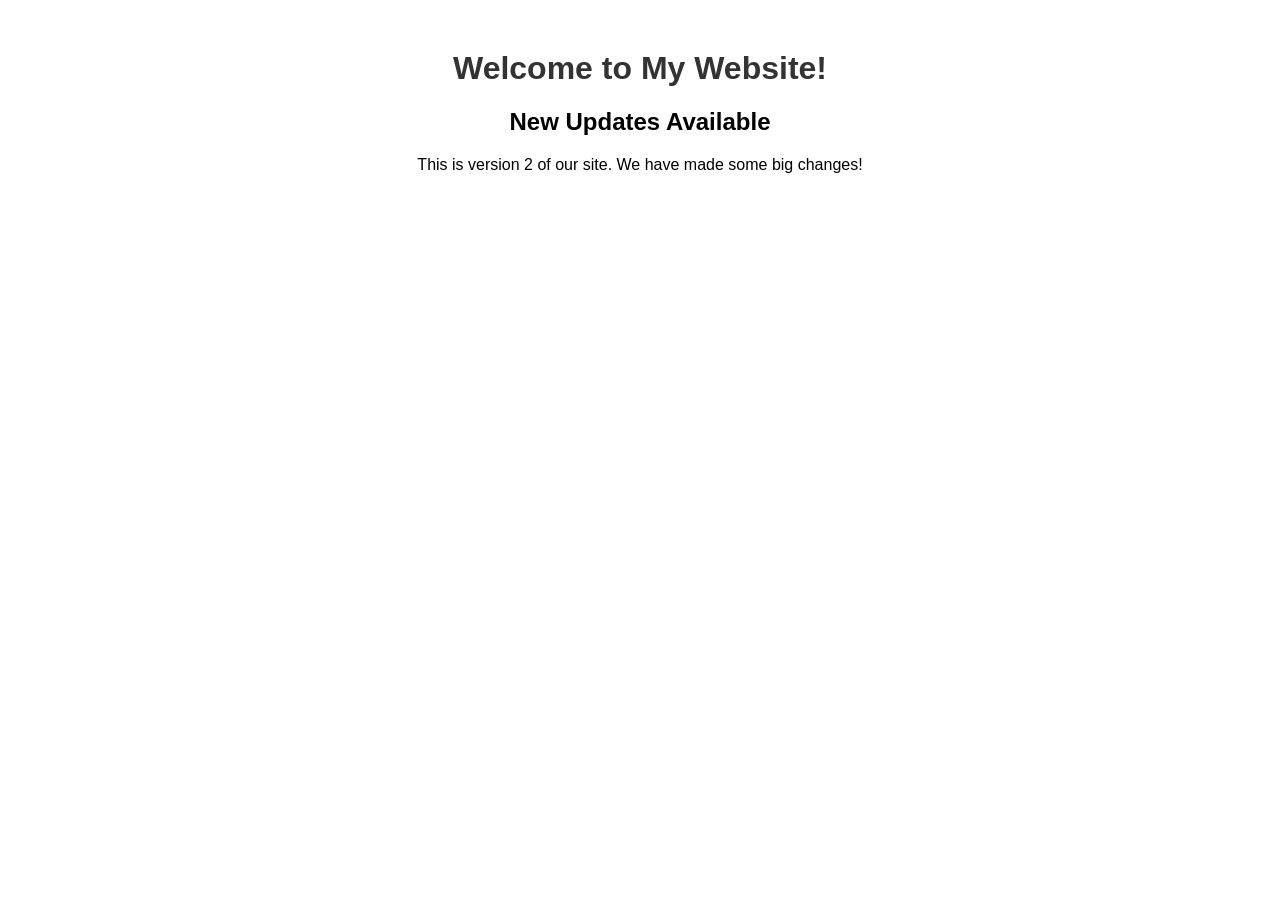
==== index.html @ ba5ef52a "Updated website to version 2" ====
<!DOCTYPE html>
<html lang="en">
<head>
    <meta charset="UTF-8">
    <meta name="viewport" content="width=device-width, initial-scale=1.0">
    <title>My First Git Website</title>
    <style>
        body { font-family: Arial, sans-serif; text-align: center; margin-top: 50px; }
        h1 { color: #333; }
    </style>
</head>
<body>
    <h1>Welcome to My Website!</h1>
    <h2>New Updates Available</h2>
    <p>This is version 2 of our site. We have made some big changes!</p>
</body>
</html>
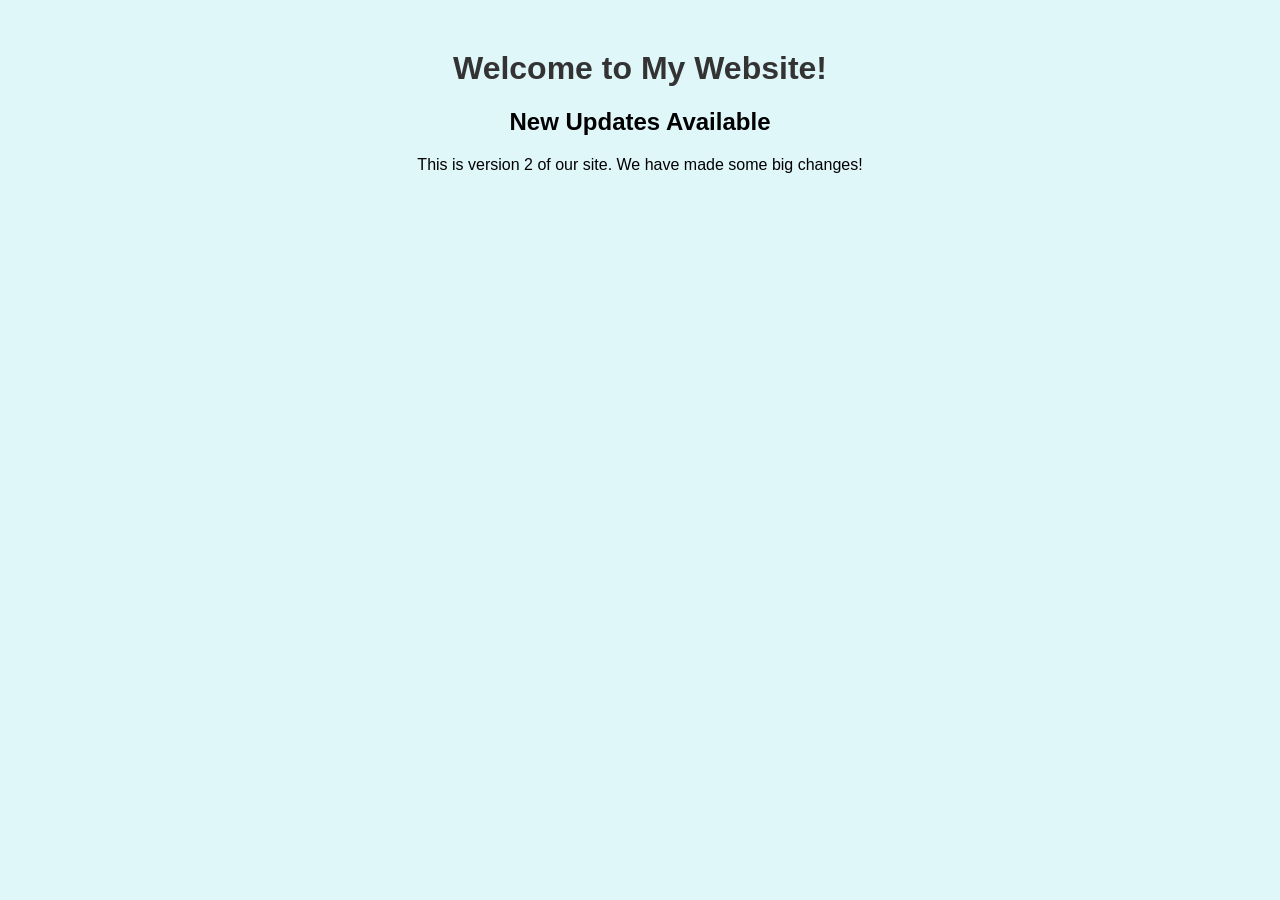
==== commit 5e2f1cce: "Added a light blue background" ====
--- a/index.html
+++ b/index.html
@@ -5,7 +5,7 @@
     <meta name="viewport" content="width=device-width, initial-scale=1.0">
     <title>My First Git Website</title>
     <style>
-        body { font-family: Arial, sans-serif; text-align: center; margin-top: 50px; }
+        body { font-family: Arial, sans-serif; text-align: center; margin-top: 50px; background-color: #e0f7fa; }
         h1 { color: #333; }
     </style>
 </head>
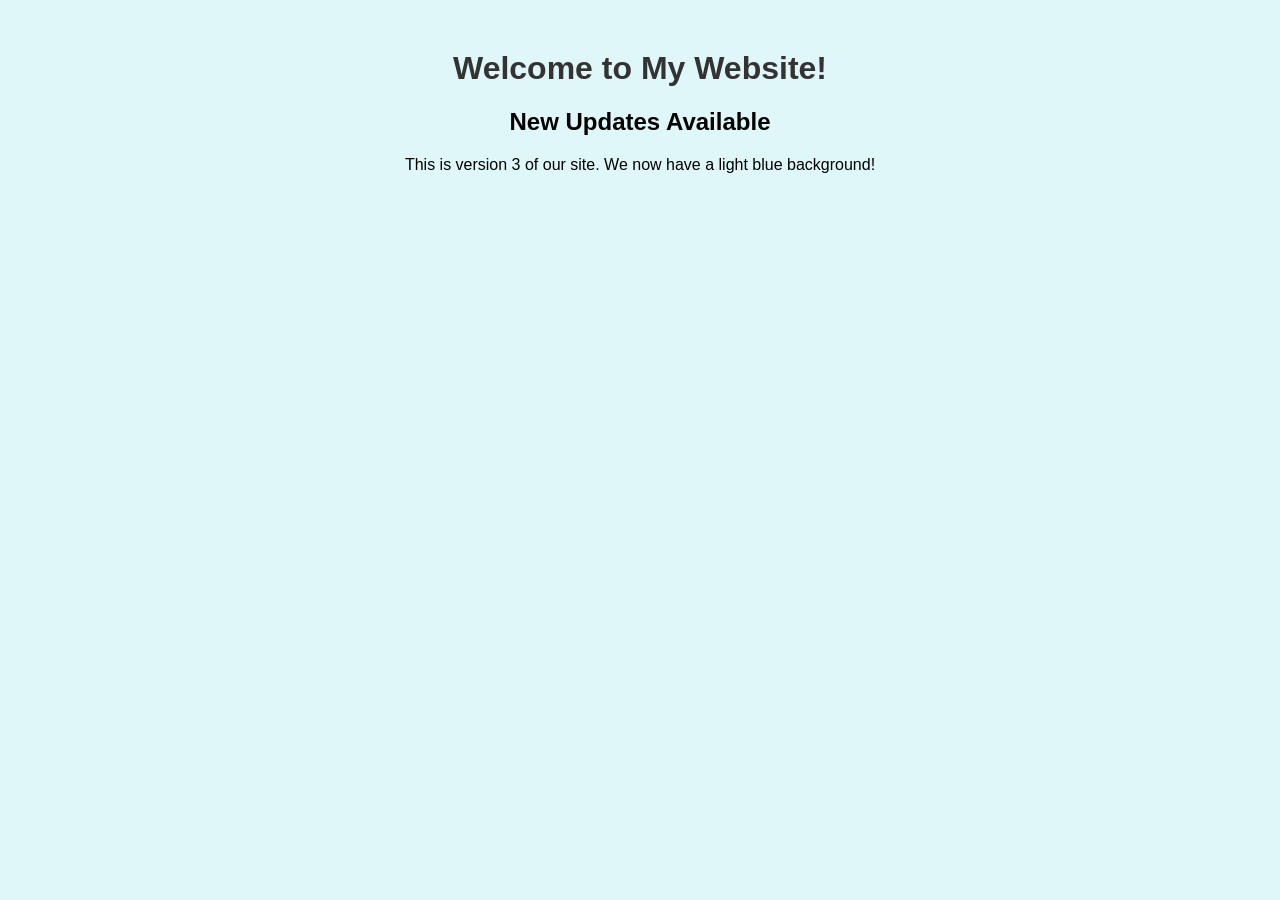
==== commit faf2012e: "Updated text to say version 3" ====
--- a/index.html
+++ b/index.html
@@ -12,6 +12,6 @@
 <body>
     <h1>Welcome to My Website!</h1>
     <h2>New Updates Available</h2>
-    <p>This is version 2 of our site. We have made some big changes!</p>
+    <p>This is version 3 of our site. We now have a light blue background!</p>
 </body>
 </html>
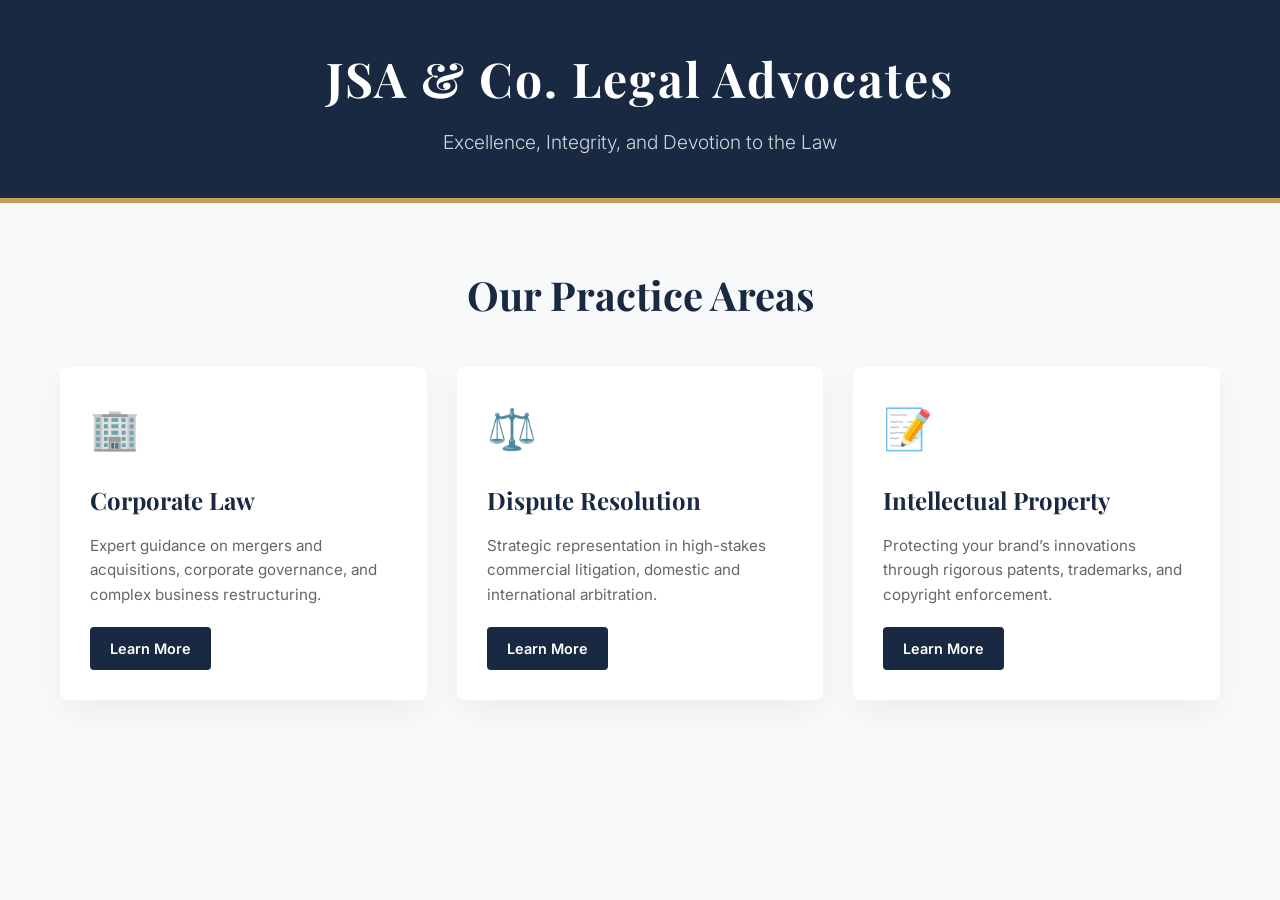
==== commit eea10c0f: "Complete website redesign for JSA Law Firm prototype" ====
--- a/index.html
+++ b/index.html
@@ -3,15 +3,175 @@
 <head>
     <meta charset="UTF-8">
     <meta name="viewport" content="width=device-width, initial-scale=1.0">
-    <title>My First Git Website</title>
+    <title>JSA & Co. | Premium Legal Services</title>
+    <link href="https://fonts.googleapis.com/css2?family=Playfair+Display:wght@400;700&family=Inter:wght@300;400;600&display=swap" rel="stylesheet">
     <style>
-        body { font-family: Arial, sans-serif; text-align: center; margin-top: 50px; background-color: #e0f7fa; }
-        h1 { color: #333; }
+        :root {
+            --primary-navy: #1a2942;
+            --accent-gold: #c5a059;
+            --bg-light: #f8f9fa;
+            --text-dark: #333333;
+            --text-light: #ffffff;
+        }
+
+        * {
+            margin: 0;
+            padding: 0;
+            box-sizing: border-box;
+        }
+
+        body {
+            font-family: 'Inter', sans-serif;
+            background-color: var(--bg-light);
+            color: var(--text-dark);
+            line-height: 1.6;
+        }
+
+        header {
+            background-color: var(--primary-navy);
+            color: var(--text-light);
+            padding: 40px 20px;
+            text-align: center;
+            border-bottom: 5px solid var(--accent-gold);
+        }
+
+        header h1 {
+            font-family: 'Playfair Display', serif;
+            font-size: 3rem;
+            margin-bottom: 10px;
+            letter-spacing: 2px;
+        }
+
+        header p {
+            font-weight: 300;
+            font-size: 1.2rem;
+            color: #d1d5db;
+        }
+
+        .container {
+            max-width: 1200px;
+            margin: 60px auto;
+            padding: 0 20px;
+        }
+
+        .section-title {
+            text-align: center;
+            font-family: 'Playfair Display', serif;
+            font-size: 2.5rem;
+            color: var(--primary-navy);
+            margin-bottom: 40px;
+        }
+
+        .cards-grid {
+            display: grid;
+            grid-template-columns: repeat(auto-fit, minmax(300px, 1fr));
+            gap: 30px;
+        }
+
+        .card {
+            background: #fff;
+            border-radius: 8px;
+            padding: 30px;
+            box-shadow: 0 10px 30px rgba(0,0,0,0.05);
+            transition: transform 0.3s ease, box-shadow 0.3s ease;
+            position: relative;
+            overflow: hidden;
+        }
+
+        .card::before {
+            content: '';
+            position: absolute;
+            top: 0;
+            left: 0;
+            width: 100%;
+            height: 4px;
+            background: var(--accent-gold);
+            transform: scaleX(0);
+            transform-origin: left;
+            transition: transform 0.4s ease;
+        }
+
+        .card:hover {
+            transform: translateY(-5px);
+            box-shadow: 0 15px 40px rgba(0,0,0,0.1);
+        }
+
+        .card:hover::before {
+            transform: scaleX(1);
+        }
+
+        .card-icon {
+            font-size: 2.5rem;
+            margin-bottom: 20px;
+            color: var(--accent-gold);
+        }
+
+        .card-title {
+            font-family: 'Playfair Display', serif;
+            font-size: 1.5rem;
+            color: var(--primary-navy);
+            margin-bottom: 15px;
+        }
+
+        .card-text {
+            color: #666;
+            margin-bottom: 20px;
+            font-size: 0.95rem;
+        }
+
+        .btn {
+            display: inline-block;
+            padding: 10px 20px;
+            background-color: var(--primary-navy);
+            color: var(--text-light);
+            text-decoration: none;
+            border-radius: 4px;
+            font-weight: 600;
+            font-size: 0.9rem;
+            transition: background-color 0.3s ease;
+        }
+
+        .btn:hover {
+            background-color: var(--accent-gold);
+        }
     </style>
 </head>
 <body>
-    <h1>Welcome to My Website!</h1>
-    <h2>New Updates Available</h2>
-    <p>This is version 3 of our site. We now have a light blue background!</p>
+
+    <header>
+        <h1>JSA & Co. Legal Advocates</h1>
+        <p>Excellence, Integrity, and Devotion to the Law</p>
+    </header>
+
+    <div class="container">
+        <h2 class="section-title">Our Practice Areas</h2>
+        
+        <div class="cards-grid">
+            <!-- Card 1 -->
+            <div class="card">
+                <div class="card-icon">🏢</div>
+                <h3 class="card-title">Corporate Law</h3>
+                <p class="card-text">Expert guidance on mergers and acquisitions, corporate governance, and complex business restructuring.</p>
+                <a href="#" class="btn">Learn More</a>
+            </div>
+
+            <!-- Card 2 -->
+            <div class="card">
+                <div class="card-icon">⚖️</div>
+                <h3 class="card-title">Dispute Resolution</h3>
+                <p class="card-text">Strategic representation in high-stakes commercial litigation, domestic and international arbitration.</p>
+                <a href="#" class="btn">Learn More</a>
+            </div>
+
+            <!-- Card 3 -->
+            <div class="card">
+                <div class="card-icon">📝</div>
+                <h3 class="card-title">Intellectual Property</h3>
+                <p class="card-text">Protecting your brand’s innovations through rigorous patents, trademarks, and copyright enforcement.</p>
+                <a href="#" class="btn">Learn More</a>
+            </div>
+        </div>
+    </div>
+
 </body>
 </html>
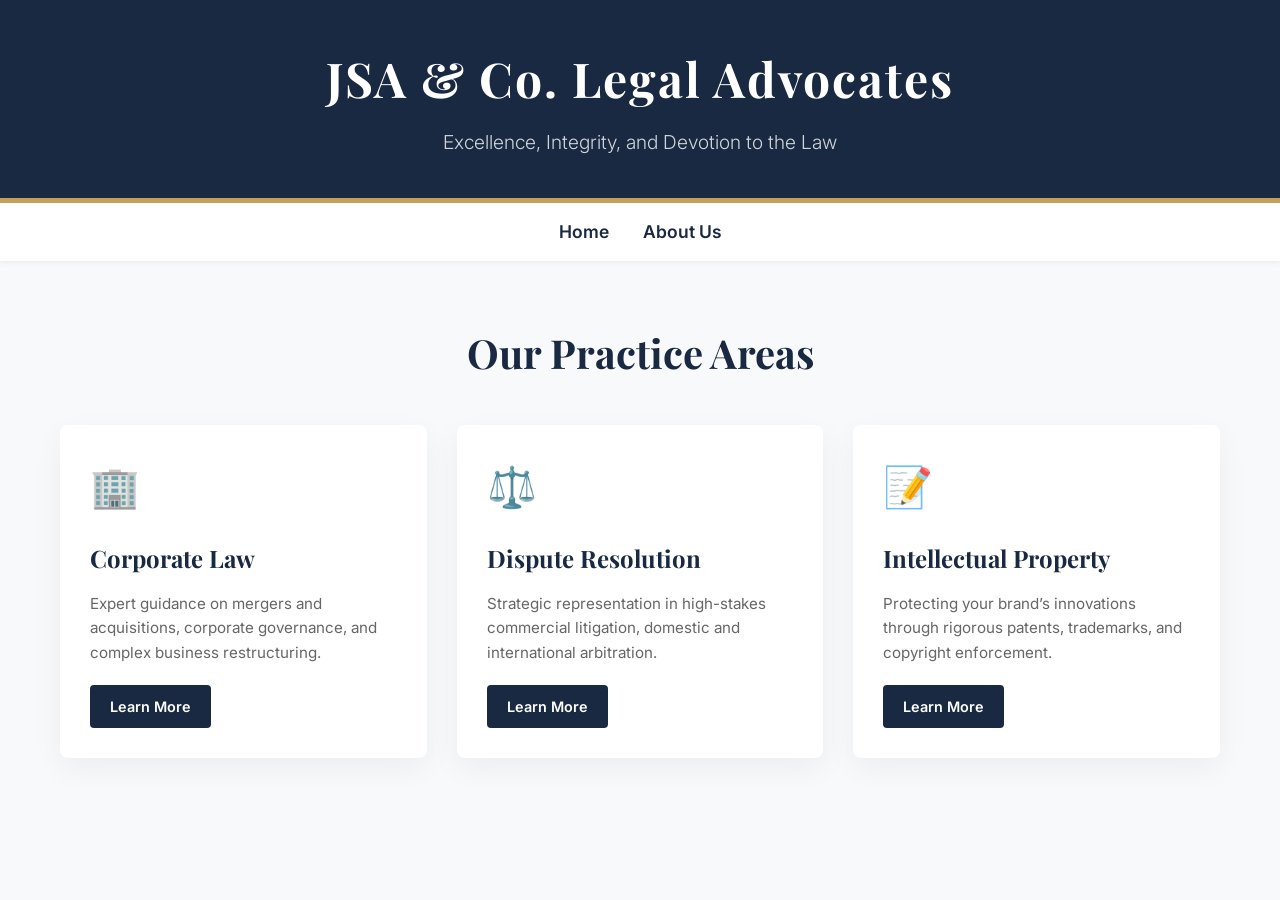
==== commit f7112fb5: "Added a new About Us page to show multiple interconnected files" ====
--- a/index.html
+++ b/index.html
@@ -143,6 +143,11 @@
         <p>Excellence, Integrity, and Devotion to the Law</p>
     </header>
 
+    <div style="background-color: #fff; padding: 15px; text-align: center; box-shadow: 0 2px 5px rgba(0,0,0,0.05);">
+        <a href="index.html" style="color: #1a2942; text-decoration: none; margin: 0 15px; font-weight: 600; font-size: 1.1rem;">Home</a>
+        <a href="about.html" style="color: #1a2942; text-decoration: none; margin: 0 15px; font-weight: 600; font-size: 1.1rem;">About Us</a>
+    </div>
+
     <div class="container">
         <h2 class="section-title">Our Practice Areas</h2>
         
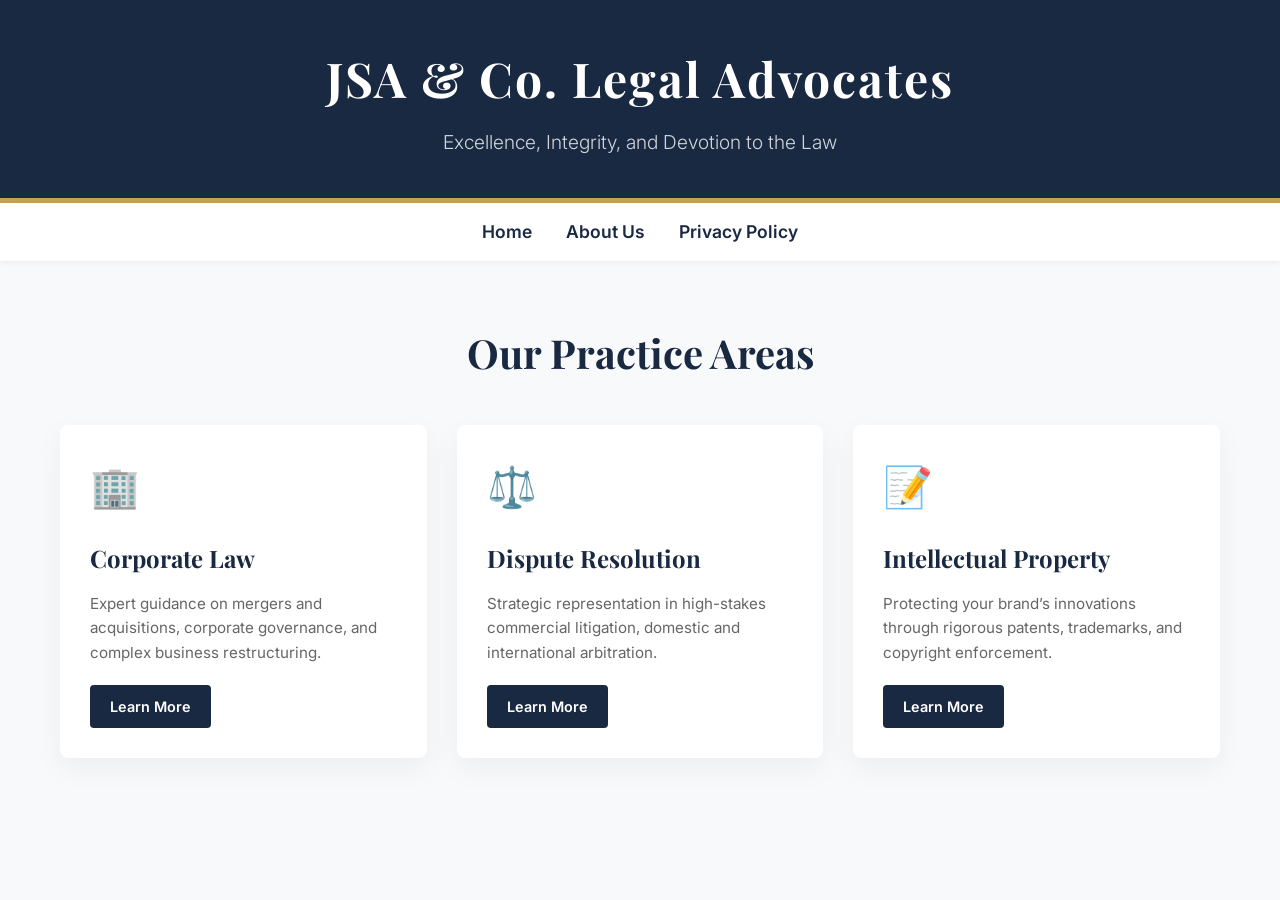
==== commit b4f77a8e: "Added Privacy Policy page and updated navigation links" ====
--- a/index.html
+++ b/index.html
@@ -146,6 +146,7 @@
     <div style="background-color: #fff; padding: 15px; text-align: center; box-shadow: 0 2px 5px rgba(0,0,0,0.05);">
         <a href="index.html" style="color: #1a2942; text-decoration: none; margin: 0 15px; font-weight: 600; font-size: 1.1rem;">Home</a>
         <a href="about.html" style="color: #1a2942; text-decoration: none; margin: 0 15px; font-weight: 600; font-size: 1.1rem;">About Us</a>
+        <a href="privacy.html" style="color: #1a2942; text-decoration: none; margin: 0 15px; font-weight: 600; font-size: 1.1rem;">Privacy Policy</a>
     </div>
 
     <div class="container">
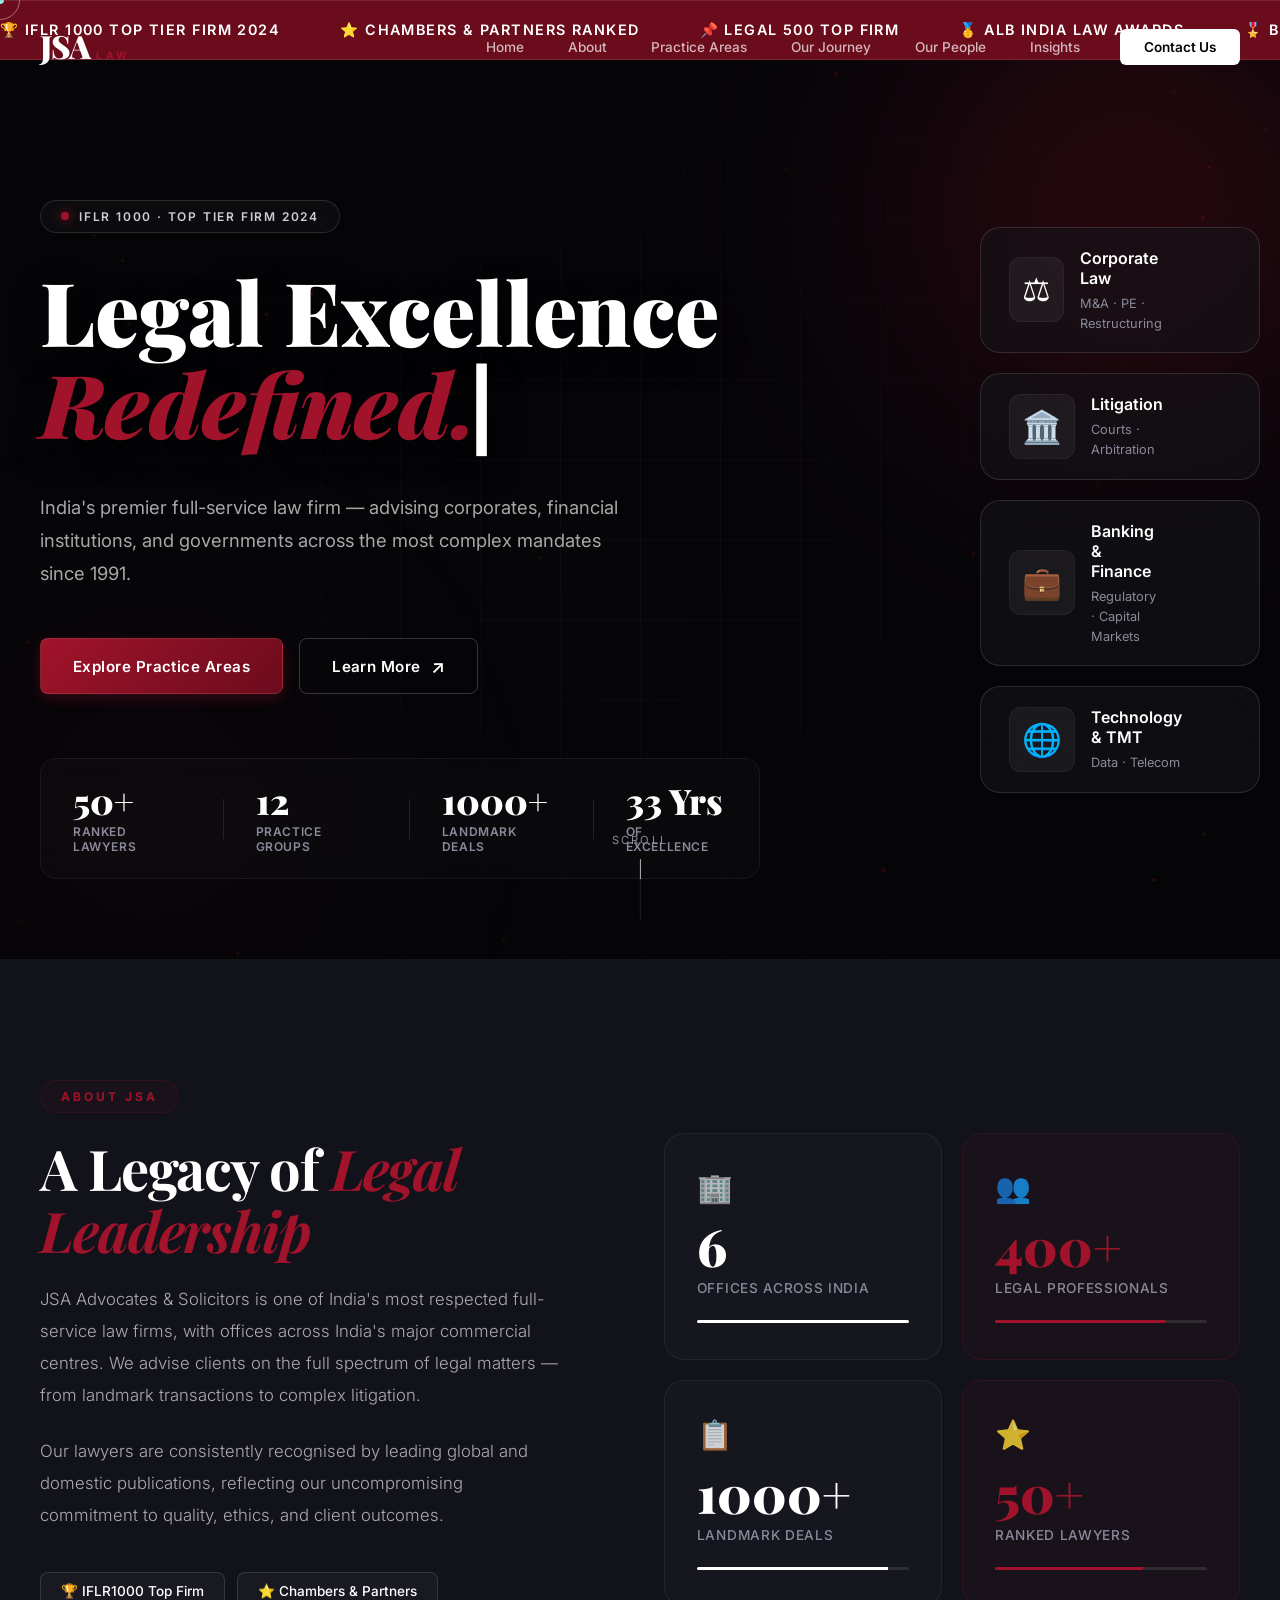
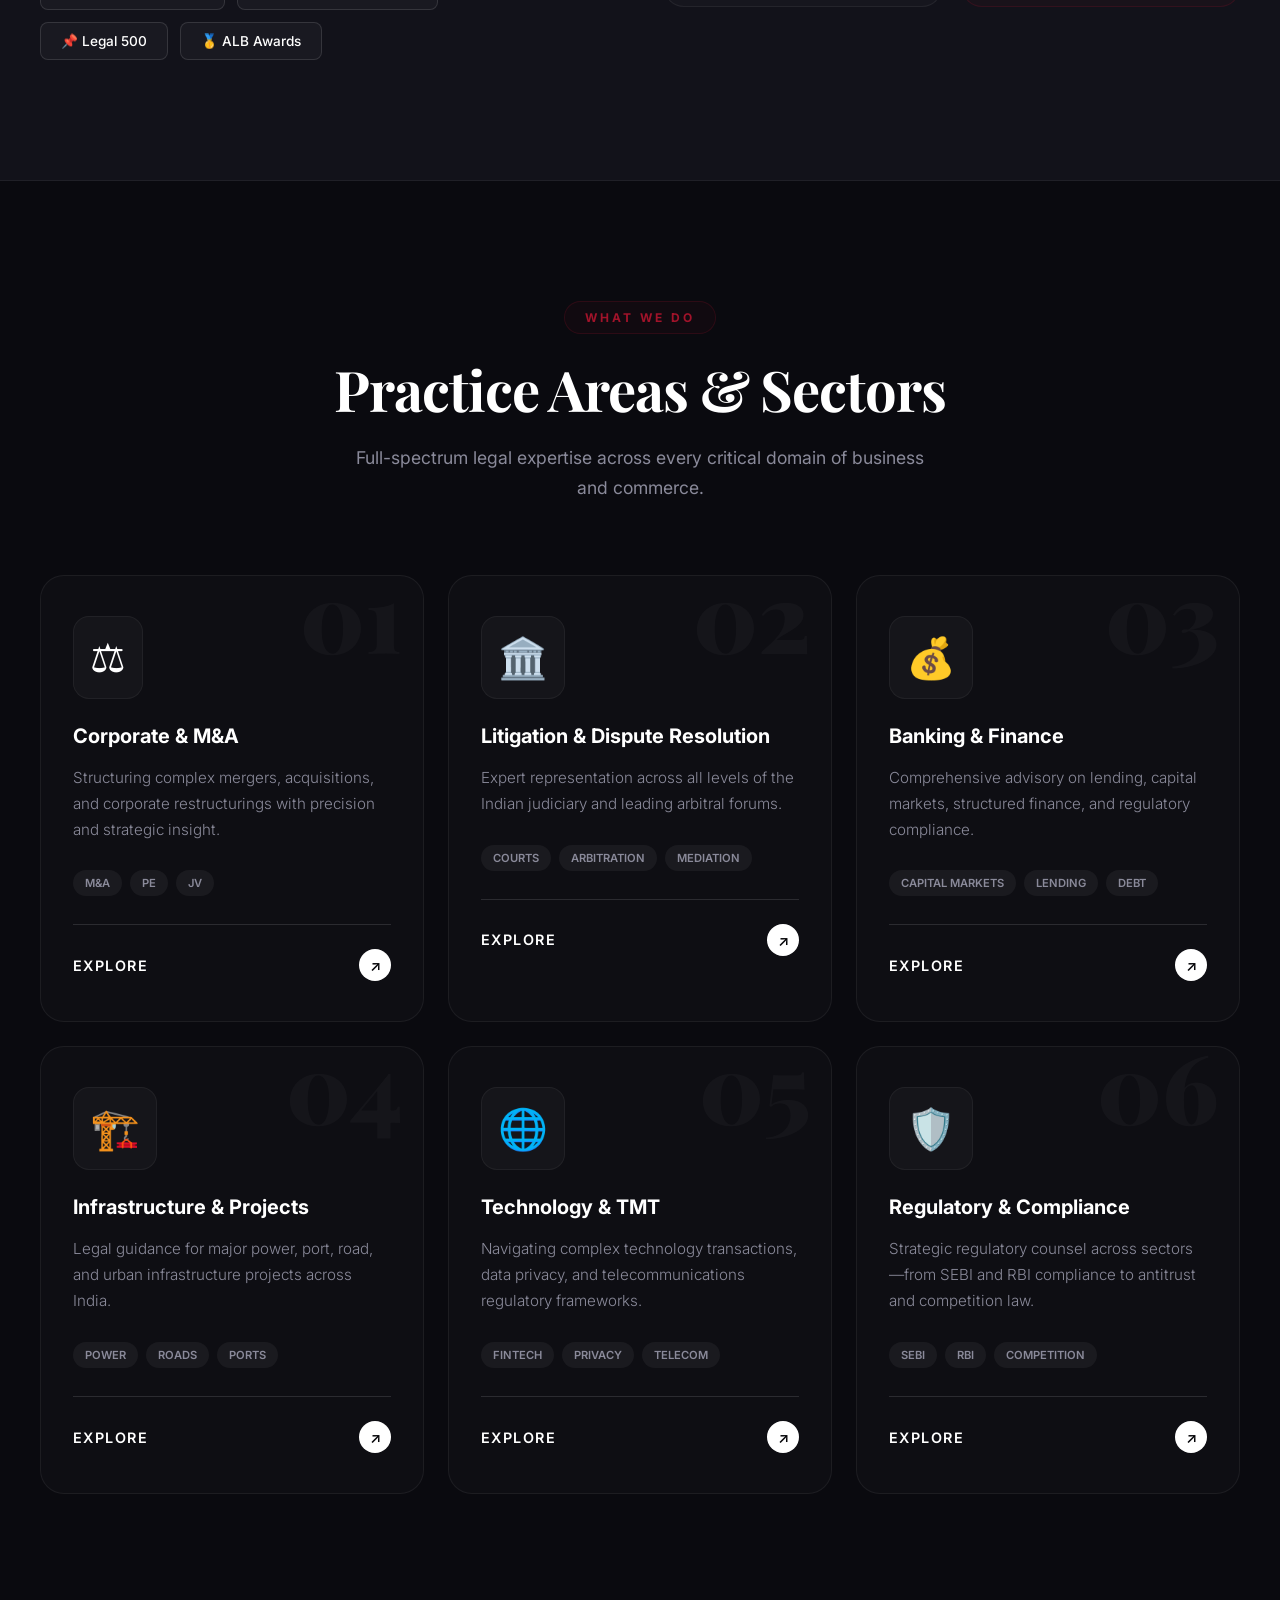
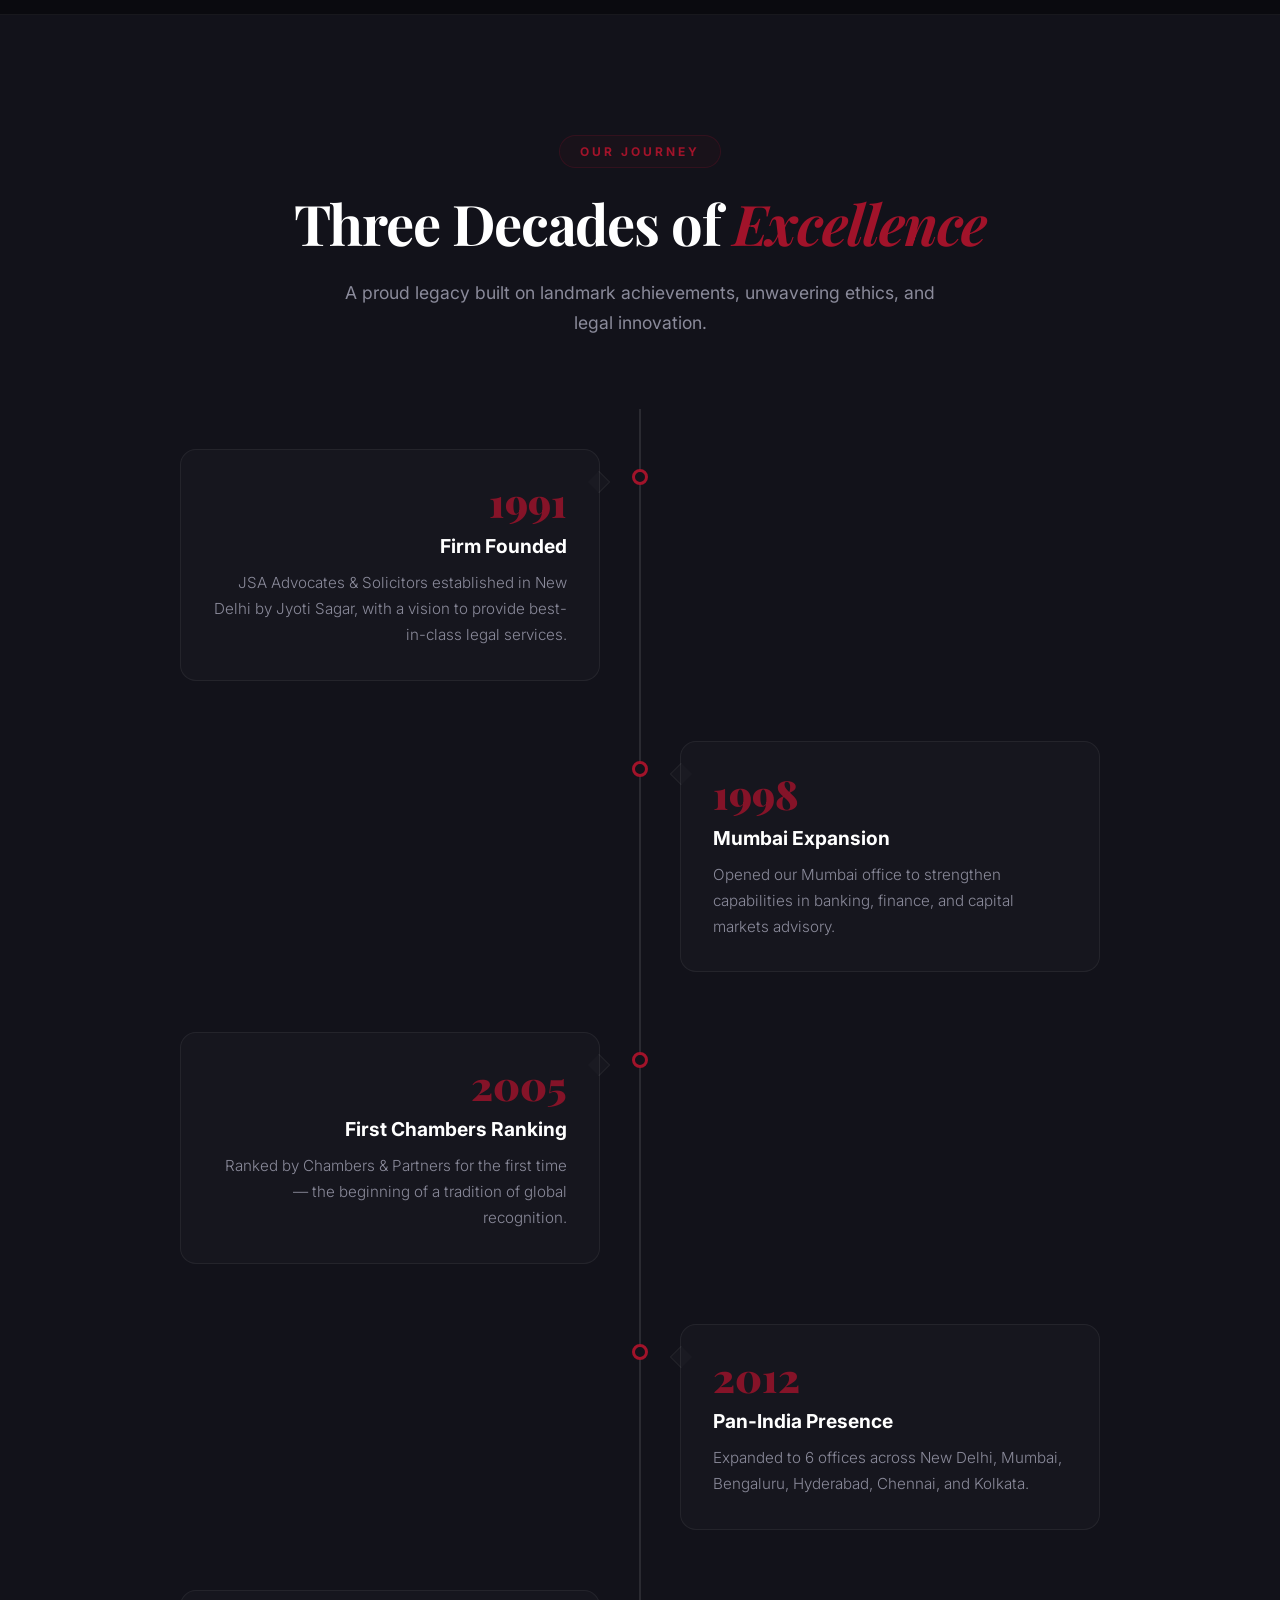
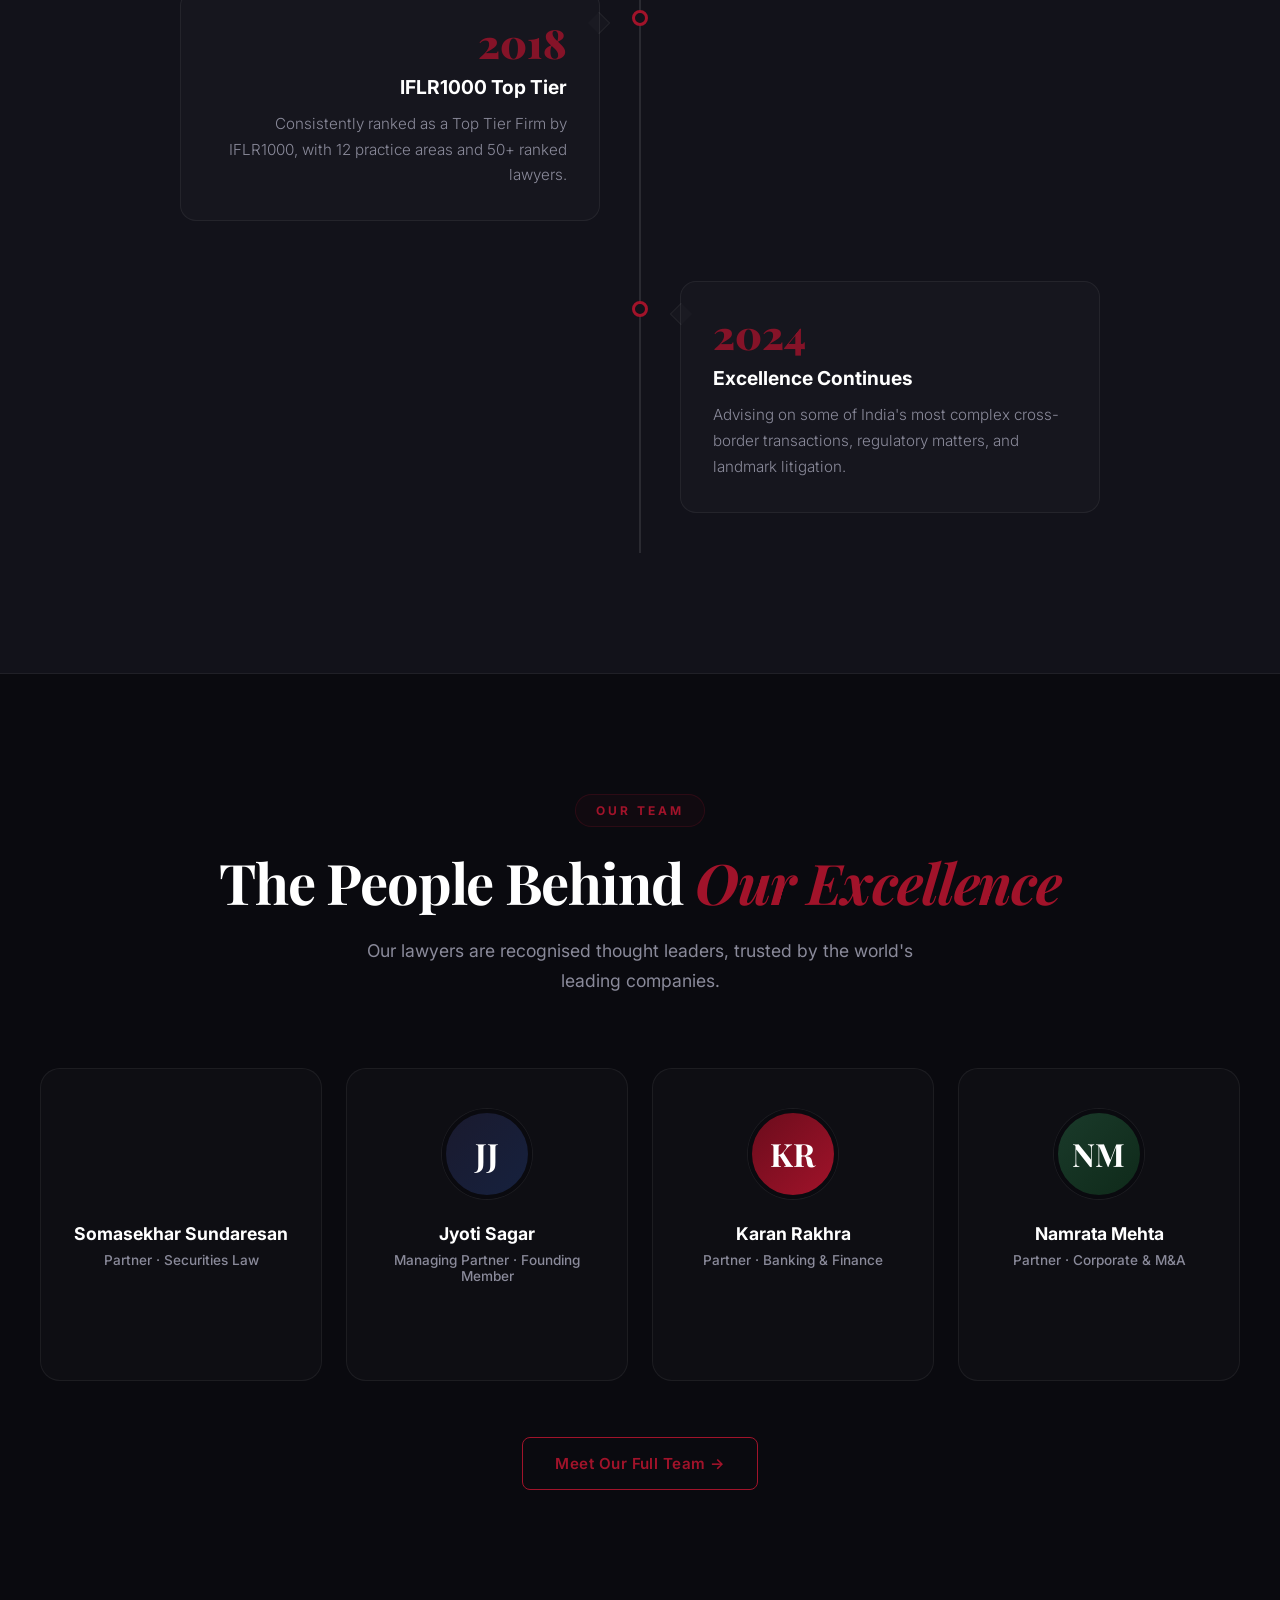
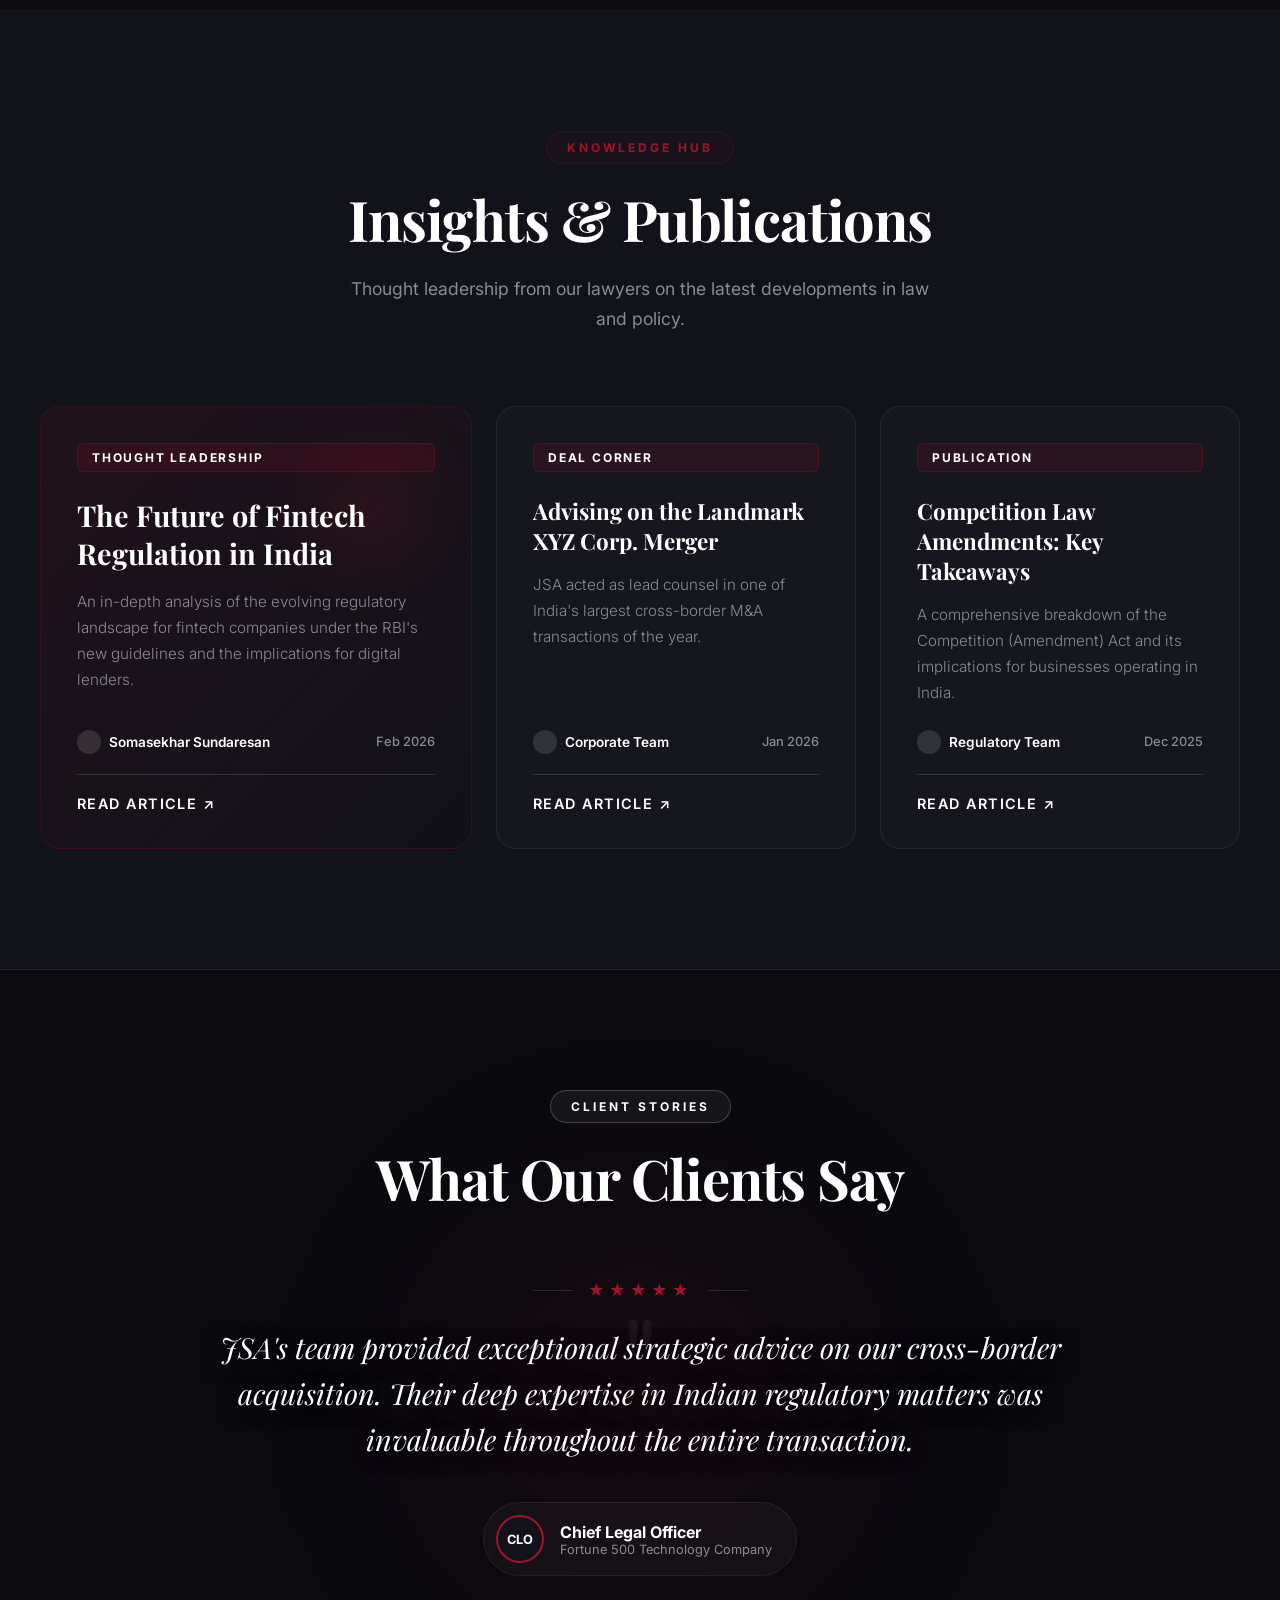
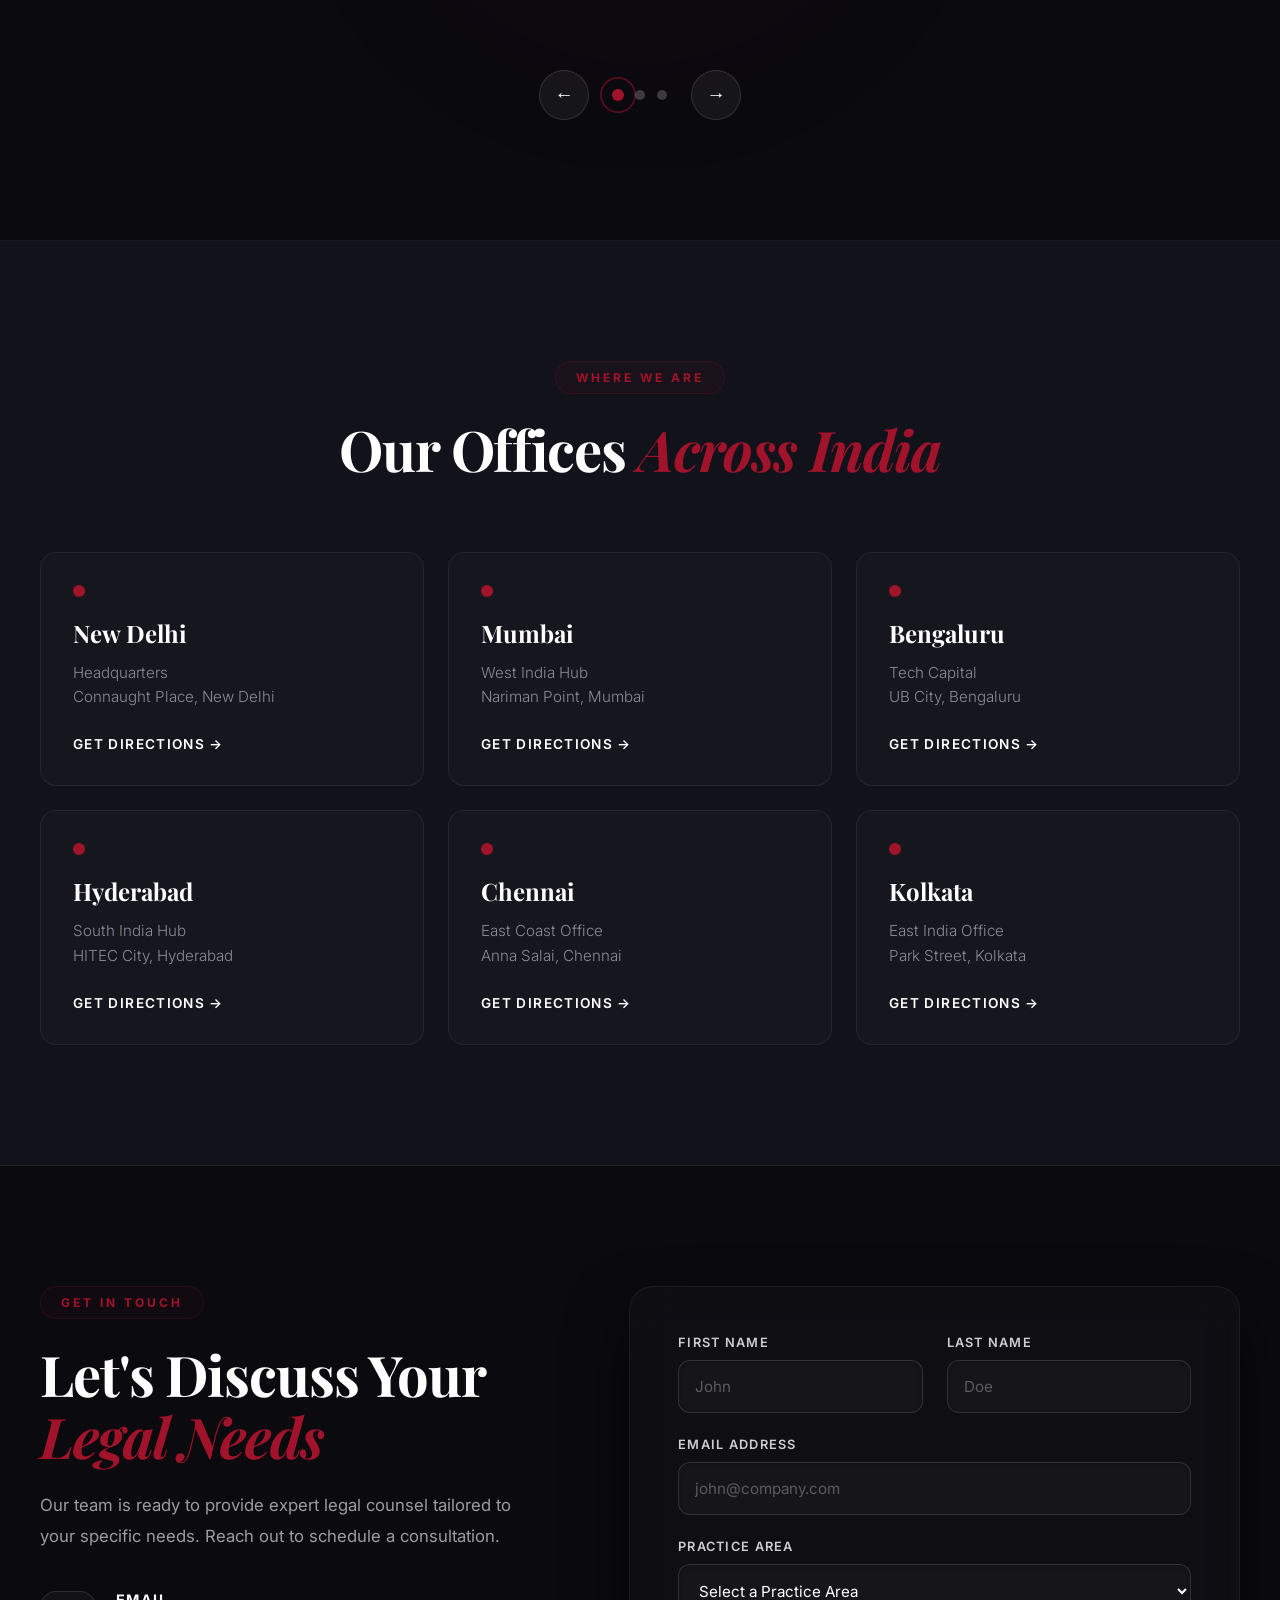
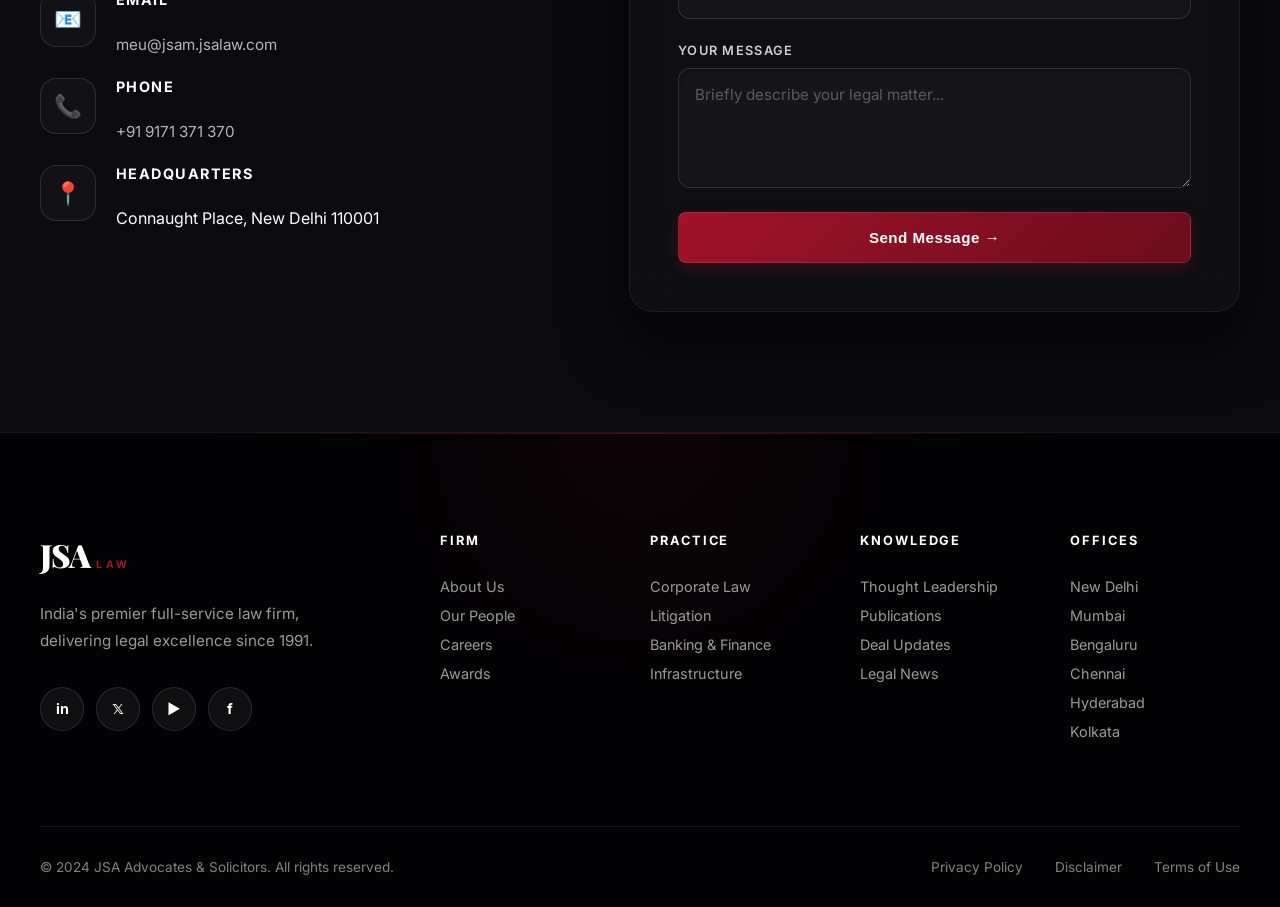
==== commit 22ed7b4e: "Merged in the full Premium JSA Law website redesign" ====
--- a/index.html
+++ b/index.html
@@ -1,183 +1,714 @@
 <!DOCTYPE html>
 <html lang="en">
+
 <head>
-    <meta charset="UTF-8">
-    <meta name="viewport" content="width=device-width, initial-scale=1.0">
-    <title>JSA & Co. | Premium Legal Services</title>
-    <link href="https://fonts.googleapis.com/css2?family=Playfair+Display:wght@400;700&family=Inter:wght@300;400;600&display=swap" rel="stylesheet">
-    <style>
-        :root {
-            --primary-navy: #1a2942;
-            --accent-gold: #c5a059;
-            --bg-light: #f8f9fa;
-            --text-dark: #333333;
-            --text-light: #ffffff;
-        }
-
-        * {
-            margin: 0;
-            padding: 0;
-            box-sizing: border-box;
-        }
-
-        body {
-            font-family: 'Inter', sans-serif;
-            background-color: var(--bg-light);
-            color: var(--text-dark);
-            line-height: 1.6;
-        }
-
-        header {
-            background-color: var(--primary-navy);
-            color: var(--text-light);
-            padding: 40px 20px;
-            text-align: center;
-            border-bottom: 5px solid var(--accent-gold);
-        }
-
-        header h1 {
-            font-family: 'Playfair Display', serif;
-            font-size: 3rem;
-            margin-bottom: 10px;
-            letter-spacing: 2px;
-        }
-
-        header p {
-            font-weight: 300;
-            font-size: 1.2rem;
-            color: #d1d5db;
-        }
-
-        .container {
-            max-width: 1200px;
-            margin: 60px auto;
-            padding: 0 20px;
-        }
-
-        .section-title {
-            text-align: center;
-            font-family: 'Playfair Display', serif;
-            font-size: 2.5rem;
-            color: var(--primary-navy);
-            margin-bottom: 40px;
-        }
-
-        .cards-grid {
-            display: grid;
-            grid-template-columns: repeat(auto-fit, minmax(300px, 1fr));
-            gap: 30px;
-        }
-
-        .card {
-            background: #fff;
-            border-radius: 8px;
-            padding: 30px;
-            box-shadow: 0 10px 30px rgba(0,0,0,0.05);
-            transition: transform 0.3s ease, box-shadow 0.3s ease;
-            position: relative;
-            overflow: hidden;
-        }
-
-        .card::before {
-            content: '';
-            position: absolute;
-            top: 0;
-            left: 0;
-            width: 100%;
-            height: 4px;
-            background: var(--accent-gold);
-            transform: scaleX(0);
-            transform-origin: left;
-            transition: transform 0.4s ease;
-        }
-
-        .card:hover {
-            transform: translateY(-5px);
-            box-shadow: 0 15px 40px rgba(0,0,0,0.1);
-        }
-
-        .card:hover::before {
-            transform: scaleX(1);
-        }
-
-        .card-icon {
-            font-size: 2.5rem;
-            margin-bottom: 20px;
-            color: var(--accent-gold);
-        }
-
-        .card-title {
-            font-family: 'Playfair Display', serif;
-            font-size: 1.5rem;
-            color: var(--primary-navy);
-            margin-bottom: 15px;
-        }
-
-        .card-text {
-            color: #666;
-            margin-bottom: 20px;
-            font-size: 0.95rem;
-        }
-
-        .btn {
-            display: inline-block;
-            padding: 10px 20px;
-            background-color: var(--primary-navy);
-            color: var(--text-light);
-            text-decoration: none;
-            border-radius: 4px;
-            font-weight: 600;
-            font-size: 0.9rem;
-            transition: background-color 0.3s ease;
-        }
-
-        .btn:hover {
-            background-color: var(--accent-gold);
-        }
-    </style>
+  <meta charset="UTF-8" />
+  <meta name="viewport" content="width=device-width, initial-scale=1.0" />
+  <title>JSA Law | Premier Legal Excellence</title>
+  <meta name="description"
+    content="JSA is one of India's premier full-service law firms, offering expert legal counsel across corporate, litigation, banking, infrastructure and more." />
+  <link rel="preconnect" href="https://fonts.googleapis.com" />
+  <link rel="preconnect" href="https://fonts.gstatic.com" crossorigin />
+  <link
+    href="https://fonts.googleapis.com/css2?family=Playfair+Display:ital,wght@0,400;0,700;0,900;1,400&family=Inter:wght@300;400;500;600;700&display=swap"
+    rel="stylesheet" />
+  <link rel="stylesheet" href="style.css" />
 </head>
+
 <body>
 
-    <header>
-        <h1>JSA & Co. Legal Advocates</h1>
-        <p>Excellence, Integrity, and Devotion to the Law</p>
-    </header>
-
-    <div style="background-color: #fff; padding: 15px; text-align: center; box-shadow: 0 2px 5px rgba(0,0,0,0.05);">
-        <a href="index.html" style="color: #1a2942; text-decoration: none; margin: 0 15px; font-weight: 600; font-size: 1.1rem;">Home</a>
-        <a href="about.html" style="color: #1a2942; text-decoration: none; margin: 0 15px; font-weight: 600; font-size: 1.1rem;">About Us</a>
-        <a href="privacy.html" style="color: #1a2942; text-decoration: none; margin: 0 15px; font-weight: 600; font-size: 1.1rem;">Privacy Policy</a>
-    </div>
-
-    <div class="container">
-        <h2 class="section-title">Our Practice Areas</h2>
-        
-        <div class="cards-grid">
-            <!-- Card 1 -->
-            <div class="card">
-                <div class="card-icon">🏢</div>
-                <h3 class="card-title">Corporate Law</h3>
-                <p class="card-text">Expert guidance on mergers and acquisitions, corporate governance, and complex business restructuring.</p>
-                <a href="#" class="btn">Learn More</a>
-            </div>
-
-            <!-- Card 2 -->
-            <div class="card">
-                <div class="card-icon">⚖️</div>
-                <h3 class="card-title">Dispute Resolution</h3>
-                <p class="card-text">Strategic representation in high-stakes commercial litigation, domestic and international arbitration.</p>
-                <a href="#" class="btn">Learn More</a>
-            </div>
-
-            <!-- Card 3 -->
-            <div class="card">
-                <div class="card-icon">📝</div>
-                <h3 class="card-title">Intellectual Property</h3>
-                <p class="card-text">Protecting your brand’s innovations through rigorous patents, trademarks, and copyright enforcement.</p>
-                <a href="#" class="btn">Learn More</a>
-            </div>
-        </div>
-    </div>
-
+  <!-- ===== PRELOADER ===== -->
+  <div class="preloader" id="preloader">
+    <div class="preloader-inner">
+      <div class="pl-logo">JSA</div>
+      <div class="pl-bar">
+        <div class="pl-fill" id="plFill"></div>
+      </div>
+      <div class="pl-text" id="plText">Initialising…</div>
+    </div>
+  </div>
+
+  <!-- ===== CURSOR ===== -->
+  <div class="cursor" id="cursor"></div>
+  <div class="cursor-trail" id="cursorTrail"></div>
+
+  <!-- ===== SCROLL PROGRESS ===== -->
+  <div class="scroll-progress" id="scrollProgress"></div>
+
+  <!-- ===== NAVBAR ===== -->
+  <nav class="navbar" id="navbar">
+    <div class="nav-container">
+      <div class="nav-logo">
+        <span class="logo-text">JSA</span>
+        <span class="logo-sub">LAW</span>
+      </div>
+      <ul class="nav-links" id="navLinks">
+        <li><a href="#home" class="nav-a">Home</a></li>
+        <li><a href="#about" class="nav-a">About</a></li>
+        <li><a href="#practice" class="nav-a">Practice Areas</a></li>
+        <li><a href="#timeline" class="nav-a">Our Journey</a></li>
+        <li><a href="#people" class="nav-a">Our People</a></li>
+        <li><a href="#insights" class="nav-a">Insights</a></li>
+        <li><a href="#contact" class="nav-cta">Contact Us</a></li>
+      </ul>
+      <button class="hamburger" id="hamburger" aria-label="Open menu">
+        <span></span><span></span><span></span>
+      </button>
+    </div>
+  </nav>
+
+  <!-- ===== AWARDS MARQUEE ===== -->
+  <div class="marquee-wrapper">
+    <div class="marquee-track">
+      <span>🏆 IFLR 1000 Top Tier Firm 2024</span>
+      <span>⭐ Chambers &amp; Partners Ranked</span>
+      <span>📌 Legal 500 Top Firm</span>
+      <span>🥇 ALB India Law Awards</span>
+      <span>🎖️ Best Law Firm — Finance Monthly</span>
+      <span>🌟 50+ Ranked Lawyers</span>
+      <span>🏛️ 12 Ranked Practice Groups</span>
+      <span>🌐 6 Offices Across India</span>
+      <span>💼 1000+ Landmark Deals</span>
+      <!-- Duplicate for seamless loop -->
+      <span>🏆 IFLR 1000 Top Tier Firm 2024</span>
+      <span>⭐ Chambers &amp; Partners Ranked</span>
+      <span>📌 Legal 500 Top Firm</span>
+      <span>🥇 ALB India Law Awards</span>
+      <span>🎖️ Best Law Firm — Finance Monthly</span>
+      <span>🌟 50+ Ranked Lawyers</span>
+      <span>🏛️ 12 Ranked Practice Groups</span>
+      <span>🌐 6 Offices Across India</span>
+      <span>💼 1000+ Landmark Deals</span>
+    </div>
+  </div>
+
+  <!-- ===== HERO ===== -->
+  <section class="hero" id="home">
+    <canvas class="particle-canvas" id="particleCanvas"></canvas>
+    <div class="hero-bg">
+      <div class="hero-orb orb-1"></div>
+      <div class="hero-orb orb-2"></div>
+      <div class="hero-orb orb-3"></div>
+      <div class="hero-grid"></div>
+    </div>
+    <div class="hero-content" data-parallax="0.3">
+      <div class="hero-badge">
+        <span class="badge-dot"></span>
+        IFLR 1000 · Top Tier Firm 2024
+      </div>
+      <h1 class="hero-title">
+        <span class="title-line">Legal Excellence</span>
+        <span class="title-line accent" id="typingText"></span>
+      </h1>
+      <p class="hero-subtitle">
+        India's premier full-service law firm — advising corporates, financial institutions,
+        and governments across the most complex mandates since 1991.
+      </p>
+      <div class="hero-actions">
+        <a href="#practice" class="btn btn-primary magnetic">Explore Practice Areas</a>
+        <a href="#about" class="btn btn-ghost magnetic">Learn More <span class="btn-arrow">↗</span></a>
+      </div>
+      <div class="hero-stats">
+        <div class="stat">
+          <span class="stat-num count-up" data-target="50" data-suffix="+">50+</span>
+          <span class="stat-label">Ranked Lawyers</span>
+        </div>
+        <div class="stat-divider"></div>
+        <div class="stat">
+          <span class="stat-num count-up" data-target="12" data-suffix="">12</span>
+          <span class="stat-label">Practice Groups</span>
+        </div>
+        <div class="stat-divider"></div>
+        <div class="stat">
+          <span class="stat-num count-up" data-target="1000" data-suffix="+">1000+</span>
+          <span class="stat-label">Landmark Deals</span>
+        </div>
+        <div class="stat-divider"></div>
+        <div class="stat">
+          <span class="stat-num count-up" data-target="33" data-suffix=" Yrs">33 Yrs</span>
+          <span class="stat-label">Of Excellence</span>
+        </div>
+      </div>
+    </div>
+    <div class="hero-visual">
+      <div class="hero-card tilt-card floating">
+        <div class="hc-icon">⚖️</div>
+        <div class="hc-text">
+          <strong>Corporate Law</strong>
+          <span>M&amp;A · PE · Restructuring</span>
+        </div>
+        <div class="hc-glow"></div>
+      </div>
+      <div class="hero-card tilt-card floating delay-1">
+        <div class="hc-icon">🏛️</div>
+        <div class="hc-text">
+          <strong>Litigation</strong>
+          <span>Courts · Arbitration</span>
+        </div>
+        <div class="hc-glow"></div>
+      </div>
+      <div class="hero-card tilt-card floating delay-2">
+        <div class="hc-icon">💼</div>
+        <div class="hc-text">
+          <strong>Banking &amp; Finance</strong>
+          <span>Regulatory · Capital Markets</span>
+        </div>
+        <div class="hc-glow"></div>
+      </div>
+      <div class="hero-card tilt-card floating delay-3">
+        <div class="hc-icon">🌐</div>
+        <div class="hc-text">
+          <strong>Technology &amp; TMT</strong>
+          <span>Data · Telecom</span>
+        </div>
+        <div class="hc-glow"></div>
+      </div>
+    </div>
+    <div class="scroll-indicator">
+      <span>Scroll</span>
+      <div class="scroll-line"></div>
+    </div>
+  </section>
+
+  <!-- ===== ABOUT ===== -->
+  <section class="about" id="about">
+    <div class="container">
+      <div class="about-grid">
+        <div class="about-left reveal">
+          <div class="section-tag">About JSA</div>
+          <h2 class="section-title">A Legacy of <em>Legal Leadership</em></h2>
+          <p class="about-desc">
+            JSA Advocates &amp; Solicitors is one of India's most respected full-service law firms,
+            with offices across India's major commercial centres. We advise clients on the full spectrum
+            of legal matters — from landmark transactions to complex litigation.
+          </p>
+          <p class="about-desc">
+            Our lawyers are consistently recognised by leading global and domestic publications,
+            reflecting our uncompromising commitment to quality, ethics, and client outcomes.
+          </p>
+          <div class="about-awards">
+            <div class="award-chip glow-chip">🏆 IFLR1000 Top Firm</div>
+            <div class="award-chip glow-chip">⭐ Chambers &amp; Partners</div>
+            <div class="award-chip glow-chip">📌 Legal 500</div>
+            <div class="award-chip glow-chip">🥇 ALB Awards</div>
+          </div>
+        </div>
+        <div class="about-right reveal">
+          <div class="about-numbers">
+            <div class="ab-num-card count-card">
+              <div class="ab-icon">🏢</div>
+              <span class="ab-num count-up" data-target="6" data-suffix="">6</span>
+              <span class="ab-label">Offices Across India</span>
+              <div class="ab-bar">
+                <div class="ab-bar-fill" style="--pct:100%"></div>
+              </div>
+            </div>
+            <div class="ab-num-card accent-card count-card">
+              <div class="ab-icon">👥</div>
+              <span class="ab-num count-up" data-target="400" data-suffix="+">400+</span>
+              <span class="ab-label">Legal Professionals</span>
+              <div class="ab-bar">
+                <div class="ab-bar-fill" style="--pct:80%"></div>
+              </div>
+            </div>
+            <div class="ab-num-card count-card">
+              <div class="ab-icon">📋</div>
+              <span class="ab-num count-up" data-target="1000" data-suffix="+">1000+</span>
+              <span class="ab-label">Landmark Deals</span>
+              <div class="ab-bar">
+                <div class="ab-bar-fill" style="--pct:90%"></div>
+              </div>
+            </div>
+            <div class="ab-num-card accent-card count-card">
+              <div class="ab-icon">⭐</div>
+              <span class="ab-num count-up" data-target="50" data-suffix="+">50+</span>
+              <span class="ab-label">Ranked Lawyers</span>
+              <div class="ab-bar">
+                <div class="ab-bar-fill" style="--pct:70%"></div>
+              </div>
+            </div>
+          </div>
+        </div>
+      </div>
+    </div>
+  </section>
+
+  <!-- ===== PRACTICE AREAS ===== -->
+  <section class="practice" id="practice">
+    <div class="container">
+      <div class="section-header reveal">
+        <div class="section-tag">What We Do</div>
+        <h2 class="section-title">Practice Areas &amp; Sectors</h2>
+        <p class="section-sub">Full-spectrum legal expertise across every critical domain of business and commerce.</p>
+      </div>
+      <div class="practice-grid">
+        <div class="practice-card tilt-card reveal" tabindex="0">
+          <div class="pc-number">01</div>
+          <div class="pc-icon">⚖️</div>
+          <h3>Corporate &amp; M&amp;A</h3>
+          <p>Structuring complex mergers, acquisitions, and corporate restructurings with precision and strategic
+            insight.</p>
+          <div class="pc-tags"><span>M&amp;A</span><span>PE</span><span>JV</span></div>
+          <a href="#contact" class="pc-link">Explore <span>→</span></a>
+          <div class="pc-shine"></div>
+        </div>
+        <div class="practice-card tilt-card reveal" tabindex="0">
+          <div class="pc-number">02</div>
+          <div class="pc-icon">🏛️</div>
+          <h3>Litigation &amp; Dispute Resolution</h3>
+          <p>Expert representation across all levels of the Indian judiciary and leading arbitral forums.</p>
+          <div class="pc-tags"><span>Courts</span><span>Arbitration</span><span>Mediation</span></div>
+          <a href="#contact" class="pc-link">Explore <span>→</span></a>
+          <div class="pc-shine"></div>
+        </div>
+        <div class="practice-card tilt-card reveal" tabindex="0">
+          <div class="pc-number">03</div>
+          <div class="pc-icon">💰</div>
+          <h3>Banking &amp; Finance</h3>
+          <p>Comprehensive advisory on lending, capital markets, structured finance, and regulatory compliance.</p>
+          <div class="pc-tags"><span>Capital Markets</span><span>Lending</span><span>Debt</span></div>
+          <a href="#contact" class="pc-link">Explore <span>→</span></a>
+          <div class="pc-shine"></div>
+        </div>
+        <div class="practice-card tilt-card reveal" tabindex="0">
+          <div class="pc-number">04</div>
+          <div class="pc-icon">🏗️</div>
+          <h3>Infrastructure &amp; Projects</h3>
+          <p>Legal guidance for major power, port, road, and urban infrastructure projects across India.</p>
+          <div class="pc-tags"><span>Power</span><span>Roads</span><span>Ports</span></div>
+          <a href="#contact" class="pc-link">Explore <span>→</span></a>
+          <div class="pc-shine"></div>
+        </div>
+        <div class="practice-card tilt-card reveal" tabindex="0">
+          <div class="pc-number">05</div>
+          <div class="pc-icon">🌐</div>
+          <h3>Technology &amp; TMT</h3>
+          <p>Navigating complex technology transactions, data privacy, and telecommunications regulatory frameworks.</p>
+          <div class="pc-tags"><span>Fintech</span><span>Privacy</span><span>Telecom</span></div>
+          <a href="#contact" class="pc-link">Explore <span>→</span></a>
+          <div class="pc-shine"></div>
+        </div>
+        <div class="practice-card tilt-card reveal" tabindex="0">
+          <div class="pc-number">06</div>
+          <div class="pc-icon">🛡️</div>
+          <h3>Regulatory &amp; Compliance</h3>
+          <p>Strategic regulatory counsel across sectors—from SEBI and RBI compliance to antitrust and competition law.
+          </p>
+          <div class="pc-tags"><span>SEBI</span><span>RBI</span><span>Competition</span></div>
+          <a href="#contact" class="pc-link">Explore <span>→</span></a>
+          <div class="pc-shine"></div>
+        </div>
+      </div>
+    </div>
+  </section>
+
+  <!-- ===== TIMELINE ===== -->
+  <section class="timeline-section" id="timeline">
+    <div class="container">
+      <div class="section-header reveal">
+        <div class="section-tag">Our Journey</div>
+        <h2 class="section-title">Three Decades of <em>Excellence</em></h2>
+        <p class="section-sub">A proud legacy built on landmark achievements, unwavering ethics, and legal innovation.
+        </p>
+      </div>
+      <div class="timeline">
+        <div class="tl-line"></div>
+        <div class="tl-item left reveal">
+          <div class="tl-dot"></div>
+          <div class="tl-card">
+            <span class="tl-year">1991</span>
+            <h4>Firm Founded</h4>
+            <p>JSA Advocates &amp; Solicitors established in New Delhi by Jyoti Sagar, with a vision to provide
+              best-in-class legal services.</p>
+          </div>
+        </div>
+        <div class="tl-item right reveal">
+          <div class="tl-dot"></div>
+          <div class="tl-card">
+            <span class="tl-year">1998</span>
+            <h4>Mumbai Expansion</h4>
+            <p>Opened our Mumbai office to strengthen capabilities in banking, finance, and capital markets advisory.
+            </p>
+          </div>
+        </div>
+        <div class="tl-item left reveal">
+          <div class="tl-dot"></div>
+          <div class="tl-card">
+            <span class="tl-year">2005</span>
+            <h4>First Chambers Ranking</h4>
+            <p>Ranked by Chambers &amp; Partners for the first time — the beginning of a tradition of global
+              recognition.</p>
+          </div>
+        </div>
+        <div class="tl-item right reveal">
+          <div class="tl-dot"></div>
+          <div class="tl-card">
+            <span class="tl-year">2012</span>
+            <h4>Pan-India Presence</h4>
+            <p>Expanded to 6 offices across New Delhi, Mumbai, Bengaluru, Hyderabad, Chennai, and Kolkata.</p>
+          </div>
+        </div>
+        <div class="tl-item left reveal">
+          <div class="tl-dot"></div>
+          <div class="tl-card">
+            <span class="tl-year">2018</span>
+            <h4>IFLR1000 Top Tier</h4>
+            <p>Consistently ranked as a Top Tier Firm by IFLR1000, with 12 practice areas and 50+ ranked lawyers.</p>
+          </div>
+        </div>
+        <div class="tl-item right reveal">
+          <div class="tl-dot"></div>
+          <div class="tl-card">
+            <span class="tl-year">2024</span>
+            <h4>Excellence Continues</h4>
+            <p>Advising on some of India's most complex cross-border transactions, regulatory matters, and landmark
+              litigation.</p>
+          </div>
+        </div>
+      </div>
+    </div>
+  </section>
+
+  <!-- ===== PEOPLE ===== -->
+  <section class="people" id="people">
+    <div class="container">
+      <div class="section-header reveal">
+        <div class="section-tag">Our Team</div>
+        <h2 class="section-title">The People Behind <em>Our Excellence</em></h2>
+        <p class="section-sub">Our lawyers are recognised thought leaders, trusted by the world's leading companies.</p>
+      </div>
+      <div class="people-grid">
+        <div class="person-card tilt-card reveal">
+          <div class="person-avatar" style="background: linear-gradient(135deg,#a1132a,#6b0c1c)"><span>SS</span></div>
+          <div class="person-info">
+            <h4>Somasekhar Sundaresan</h4>
+            <span class="person-role">Partner · Securities Law</span>
+          </div>
+          <div class="person-social">
+            <a href="#" aria-label="LinkedIn">in</a>
+          </div>
+        </div>
+        <div class="person-card tilt-card reveal">
+          <div class="person-avatar" style="background: linear-gradient(135deg,#1a1a2e,#16213e)"><span>JJ</span></div>
+          <div class="person-info">
+            <h4>Jyoti Sagar</h4>
+            <span class="person-role">Managing Partner · Founding Member</span>
+          </div>
+          <div class="person-social">
+            <a href="#" aria-label="LinkedIn">in</a>
+          </div>
+        </div>
+        <div class="person-card tilt-card reveal">
+          <div class="person-avatar" style="background: linear-gradient(135deg,#6b0c1c,#a1132a)"><span>KR</span></div>
+          <div class="person-info">
+            <h4>Karan Rakhra</h4>
+            <span class="person-role">Partner · Banking &amp; Finance</span>
+          </div>
+          <div class="person-social">
+            <a href="#" aria-label="LinkedIn">in</a>
+          </div>
+        </div>
+        <div class="person-card tilt-card reveal">
+          <div class="person-avatar" style="background: linear-gradient(135deg,#1a3a2a,#0f2a1a)"><span>NM</span></div>
+          <div class="person-info">
+            <h4>Namrata Mehta</h4>
+            <span class="person-role">Partner · Corporate &amp; M&amp;A</span>
+          </div>
+          <div class="person-social">
+            <a href="#" aria-label="LinkedIn">in</a>
+          </div>
+        </div>
+      </div>
+      <div class="people-cta reveal">
+        <a href="#contact" class="btn btn-outline">Meet Our Full Team →</a>
+      </div>
+    </div>
+  </section>
+
+  <!-- ===== INSIGHTS ===== -->
+  <section class="insights" id="insights">
+    <div class="container">
+      <div class="section-header reveal">
+        <div class="section-tag">Knowledge Hub</div>
+        <h2 class="section-title">Insights &amp; Publications</h2>
+        <p class="section-sub">Thought leadership from our lawyers on the latest developments in law and policy.</p>
+      </div>
+      <div class="insights-grid">
+        <div class="insight-card featured tilt-card reveal">
+          <div class="ic-tag">Thought Leadership</div>
+          <h3>The Future of Fintech Regulation in India</h3>
+          <p>An in-depth analysis of the evolving regulatory landscape for fintech companies under the RBI's new
+            guidelines and the implications for digital lenders.</p>
+          <div class="ic-meta">
+            <span class="ic-author">Somasekhar Sundaresan</span>
+            <span class="ic-date">Feb 2026</span>
+          </div>
+          <a href="#contact" class="ic-link">Read Article ↗</a>
+        </div>
+        <div class="insight-card tilt-card reveal">
+          <div class="ic-tag">Deal Corner</div>
+          <h3>Advising on the Landmark XYZ Corp. Merger</h3>
+          <p>JSA acted as lead counsel in one of India's largest cross-border M&A transactions of the year.</p>
+          <div class="ic-meta">
+            <span class="ic-author">Corporate Team</span>
+            <span class="ic-date">Jan 2026</span>
+          </div>
+          <a href="#contact" class="ic-link">Read Article ↗</a>
+        </div>
+        <div class="insight-card tilt-card reveal">
+          <div class="ic-tag">Publication</div>
+          <h3>Competition Law Amendments: Key Takeaways</h3>
+          <p>A comprehensive breakdown of the Competition (Amendment) Act and its implications for businesses operating
+            in India.</p>
+          <div class="ic-meta">
+            <span class="ic-author">Regulatory Team</span>
+            <span class="ic-date">Dec 2025</span>
+          </div>
+          <a href="#contact" class="ic-link">Read Article ↗</a>
+        </div>
+      </div>
+    </div>
+  </section>
+
+  <!-- ===== TESTIMONIALS ===== -->
+  <section class="testimonials">
+    <div class="test-bg">
+      <div class="test-orb"></div>
+    </div>
+    <div class="container">
+      <div class="section-header reveal">
+        <div class="section-tag light">Client Stories</div>
+        <h2 class="section-title light">What Our Clients Say</h2>
+      </div>
+      <div class="test-slider" id="testSlider">
+        <div class="test-card active">
+          <div class="test-quote-mark">"</div>
+          <div class="test-stars">★★★★★</div>
+          <p class="test-quote">JSA's team provided exceptional strategic advice on our cross-border acquisition. Their
+            deep expertise in Indian regulatory matters was invaluable throughout the entire transaction.</p>
+          <div class="test-author">
+            <div class="ta-avatar">CLO</div>
+            <div>
+              <span class="ta-name">Chief Legal Officer</span>
+              <span class="ta-company">Fortune 500 Technology Company</span>
+            </div>
+          </div>
+        </div>
+        <div class="test-card">
+          <div class="test-quote-mark">"</div>
+          <div class="test-stars">★★★★★</div>
+          <p class="test-quote">We have relied on JSA for over a decade for our most complex banking and finance
+            matters. Their responsiveness and quality of work is consistently outstanding.</p>
+          <div class="test-author">
+            <div class="ta-avatar">HL</div>
+            <div>
+              <span class="ta-name">Head of Legal, India</span>
+              <span class="ta-company">Leading Global Investment Bank</span>
+            </div>
+          </div>
+        </div>
+        <div class="test-card">
+          <div class="test-quote-mark">"</div>
+          <div class="test-stars">★★★★★</div>
+          <p class="test-quote">JSA's litigation team achieved a landmark outcome for us at the Supreme Court. Their
+            preparation, advocacy, and client communication were exemplary throughout.</p>
+          <div class="test-author">
+            <div class="ta-avatar">MD</div>
+            <div>
+              <span class="ta-name">Managing Director</span>
+              <span class="ta-company">Infrastructure Conglomerate</span>
+            </div>
+          </div>
+        </div>
+      </div>
+      <div class="test-controls">
+        <button class="test-btn" id="testPrev" aria-label="Previous">←</button>
+        <div class="test-dots" id="testDots">
+          <span class="dot active"></span>
+          <span class="dot"></span>
+          <span class="dot"></span>
+        </div>
+        <button class="test-btn" id="testNext" aria-label="Next">→</button>
+      </div>
+    </div>
+  </section>
+
+  <!-- ===== OFFICES MAP ===== -->
+  <section class="offices">
+    <div class="container">
+      <div class="section-header reveal">
+        <div class="section-tag">Where We Are</div>
+        <h2 class="section-title">Our Offices <em>Across India</em></h2>
+      </div>
+      <div class="offices-grid">
+        <div class="office-card reveal" data-city="New Delhi">
+          <div class="oc-dot pulse-dot"></div>
+          <h4>New Delhi</h4>
+          <p>Headquarters<br />Connaught Place, New Delhi</p>
+          <a href="#contact" class="oc-link">Get Directions →</a>
+        </div>
+        <div class="office-card reveal" data-city="Mumbai">
+          <div class="oc-dot pulse-dot"></div>
+          <h4>Mumbai</h4>
+          <p>West India Hub<br />Nariman Point, Mumbai</p>
+          <a href="#contact" class="oc-link">Get Directions →</a>
+        </div>
+        <div class="office-card reveal" data-city="Bengaluru">
+          <div class="oc-dot pulse-dot"></div>
+          <h4>Bengaluru</h4>
+          <p>Tech Capital<br />UB City, Bengaluru</p>
+          <a href="#contact" class="oc-link">Get Directions →</a>
+        </div>
+        <div class="office-card reveal" data-city="Hyderabad">
+          <div class="oc-dot pulse-dot"></div>
+          <h4>Hyderabad</h4>
+          <p>South India Hub<br />HITEC City, Hyderabad</p>
+          <a href="#contact" class="oc-link">Get Directions →</a>
+        </div>
+        <div class="office-card reveal" data-city="Chennai">
+          <div class="oc-dot pulse-dot"></div>
+          <h4>Chennai</h4>
+          <p>East Coast Office<br />Anna Salai, Chennai</p>
+          <a href="#contact" class="oc-link">Get Directions →</a>
+        </div>
+        <div class="office-card reveal" data-city="Kolkata">
+          <div class="oc-dot pulse-dot"></div>
+          <h4>Kolkata</h4>
+          <p>East India Office<br />Park Street, Kolkata</p>
+          <a href="#contact" class="oc-link">Get Directions →</a>
+        </div>
+      </div>
+    </div>
+  </section>
+
+  <!-- ===== CONTACT ===== -->
+  <section class="contact" id="contact">
+    <div class="container">
+      <div class="contact-grid">
+        <div class="contact-left reveal">
+          <div class="section-tag">Get In Touch</div>
+          <h2 class="section-title">Let's Discuss Your <em>Legal Needs</em></h2>
+          <p class="contact-desc">Our team is ready to provide expert legal counsel tailored to your specific needs.
+            Reach out to schedule a consultation.</p>
+          <div class="contact-info">
+            <div class="ci-item">
+              <div class="ci-icon">📧</div>
+              <div><strong>Email</strong><br /><a href="mailto:meu@jsam.jsalaw.com">meu@jsam.jsalaw.com</a></div>
+            </div>
+            <div class="ci-item">
+              <div class="ci-icon">📞</div>
+              <div><strong>Phone</strong><br /><a href="tel:+919171371370">+91 9171 371 370</a></div>
+            </div>
+            <div class="ci-item">
+              <div class="ci-icon">📍</div>
+              <div><strong>Headquarters</strong><br />Connaught Place, New Delhi 110001</div>
+            </div>
+          </div>
+        </div>
+        <div class="contact-right reveal">
+          <form class="contact-form" id="contactForm">
+            <div class="form-row">
+              <div class="form-group">
+                <label for="firstName">First Name</label>
+                <input type="text" id="firstName" placeholder="John" required />
+              </div>
+              <div class="form-group">
+                <label for="lastName">Last Name</label>
+                <input type="text" id="lastName" placeholder="Doe" required />
+              </div>
+            </div>
+            <div class="form-group">
+              <label for="email">Email Address</label>
+              <input type="email" id="email" placeholder="john@company.com" required />
+            </div>
+            <div class="form-group">
+              <label for="subject">Practice Area</label>
+              <select id="subject">
+                <option value="">Select a Practice Area</option>
+                <option>Corporate &amp; M&amp;A</option>
+                <option>Litigation &amp; Dispute Resolution</option>
+                <option>Banking &amp; Finance</option>
+                <option>Infrastructure &amp; Projects</option>
+                <option>Technology &amp; TMT</option>
+                <option>Regulatory &amp; Compliance</option>
+              </select>
+            </div>
+            <div class="form-group">
+              <label for="message">Your Message</label>
+              <textarea id="message" rows="4" placeholder="Briefly describe your legal matter..."></textarea>
+            </div>
+            <button type="submit" class="btn btn-primary full-width magnetic" id="submitBtn">Send Message →</button>
+          </form>
+        </div>
+      </div>
+    </div>
+  </section>
+
+  <!-- ===== FOOTER ===== -->
+  <footer class="footer">
+    <div class="footer-glow"></div>
+    <div class="container">
+      <div class="footer-top">
+        <div class="footer-brand">
+          <div class="nav-logo">
+            <span class="logo-text">JSA</span>
+            <span class="logo-sub">LAW</span>
+          </div>
+          <p>India's premier full-service law firm, delivering legal excellence since 1991.</p>
+          <div class="social-links">
+            <a href="#" aria-label="LinkedIn" class="social-btn">in</a>
+            <a href="#" aria-label="Twitter/X" class="social-btn">𝕏</a>
+            <a href="#" aria-label="YouTube" class="social-btn">▶</a>
+            <a href="#" aria-label="Facebook" class="social-btn">f</a>
+          </div>
+        </div>
+        <div class="footer-links">
+          <div class="fl-col">
+            <h5>Firm</h5>
+            <a href="#about">About Us</a>
+            <a href="#people">Our People</a>
+            <a href="#contact">Careers</a>
+            <a href="#contact">Awards</a>
+          </div>
+          <div class="fl-col">
+            <h5>Practice</h5>
+            <a href="#practice">Corporate Law</a>
+            <a href="#practice">Litigation</a>
+            <a href="#practice">Banking &amp; Finance</a>
+            <a href="#practice">Infrastructure</a>
+          </div>
+          <div class="fl-col">
+            <h5>Knowledge</h5>
+            <a href="#insights">Thought Leadership</a>
+            <a href="#insights">Publications</a>
+            <a href="#insights">Deal Updates</a>
+            <a href="#insights">Legal News</a>
+          </div>
+          <div class="fl-col">
+            <h5>Offices</h5>
+            <a href="#contact">New Delhi</a>
+            <a href="#contact">Mumbai</a>
+            <a href="#contact">Bengaluru</a>
+            <a href="#contact">Chennai</a>
+            <a href="#contact">Hyderabad</a>
+            <a href="#contact">Kolkata</a>
+          </div>
+        </div>
+      </div>
+      <div class="footer-bottom">
+        <p>&copy; 2024 JSA Advocates &amp; Solicitors. All rights reserved.</p>
+        <div class="fb-links">
+          <a href="#">Privacy Policy</a>
+          <a href="#">Disclaimer</a>
+          <a href="#">Terms of Use</a>
+        </div>
+      </div>
+    </div>
+  </footer>
+
+  <a href="#home" class="back-top" id="backTop" aria-label="Back to top">↑</a>
+
+  <script src="script.js"></script>
 </body>
-</html>
+
+</html>
--- a/style.css
+++ b/style.css
@@ -0,0 +1,2461 @@
+/* ==============================
+   MODERN JSA LAW — style.css
+   ============================== */
+
+*,
+*::before,
+*::after {
+  box-sizing: border-box;
+  margin: 0;
+  padding: 0;
+  cursor: none;
+}
+
+:root {
+  --burgundy: #A1132A;
+  --burgundy-dark: #6b0c1c;
+  --burgundy-light: #c41534;
+  --black: #050508;
+  --dark: #0a0a0f;
+  --dark-2: #12121a;
+  --card-bg: rgba(255, 255, 255, 0.02);
+  --card-hover: rgba(255, 255, 255, 0.05);
+  --border: rgba(255, 255, 255, 0.06);
+  --border-light: rgba(255, 255, 255, 0.12);
+  --grey: #8a8a9a;
+  --light: #f5f5f7;
+  --white: #ffffff;
+  --font-serif: 'Playfair Display', Georgia, serif;
+  --font-sans: 'Inter', system-ui, sans-serif;
+  --transition: 0.4s cubic-bezier(0.25, 0.46, 0.45, 0.94);
+  --shadow-glow: 0 0 60px rgba(161, 19, 42, 0.15);
+}
+
+html {
+  scroll-behavior: smooth;
+  font-size: 16px;
+}
+
+body {
+  font-family: var(--font-sans);
+  background: var(--black);
+  color: var(--white);
+  overflow-x: hidden;
+}
+
+a {
+  text-decoration: none;
+  color: inherit;
+}
+
+img {
+  max-width: 100%;
+  display: block;
+}
+
+::selection {
+  background: var(--burgundy);
+  color: var(--white);
+}
+
+/* ==== SCROLLBAR ==== */
+::-webkit-scrollbar {
+  width: 5px;
+}
+
+::-webkit-scrollbar-track {
+  background: var(--black);
+}
+
+::-webkit-scrollbar-thumb {
+  background: var(--burgundy-dark);
+  border-radius: 4px;
+}
+
+::-webkit-scrollbar-thumb:hover {
+  background: var(--burgundy);
+}
+
+/* ==== PRELOADER ==== */
+.preloader {
+  position: fixed;
+  inset: 0;
+  background: var(--black);
+  z-index: 9999;
+  display: flex;
+  align-items: center;
+  justify-content: center;
+  transition: opacity 0.8s ease, visibility 0.8s ease;
+}
+
+.preloader.hidden {
+  opacity: 0;
+  visibility: hidden;
+}
+
+.preloader-inner {
+  text-align: center;
+}
+
+.pl-logo {
+  font-family: var(--font-serif);
+  font-size: 3rem;
+  font-weight: 900;
+  letter-spacing: 2px;
+  margin-bottom: 20px;
+  color: var(--white);
+}
+
+.pl-bar {
+  width: 240px;
+  height: 2px;
+  background: rgba(255, 255, 255, 0.1);
+  margin: 0 auto 16px;
+  overflow: hidden;
+  position: relative;
+}
+
+.pl-fill {
+  height: 100%;
+  background: var(--burgundy);
+  width: 0%;
+  transition: width 0.2s ease;
+}
+
+.pl-text {
+  font-size: 0.75rem;
+  letter-spacing: 0.25em;
+  text-transform: uppercase;
+  color: var(--grey);
+}
+
+/* ==== CUSTOM CURSOR ==== */
+.cursor {
+  width: 8px;
+  height: 8px;
+  background: var(--white);
+  border-radius: 50%;
+  position: fixed;
+  pointer-events: none;
+  z-index: 10000;
+  transform: translate(-50%, -50%);
+  transition: width 0.3s, height 0.3s, background 0.3s;
+  mix-blend-mode: difference;
+}
+
+.cursor-trail {
+  width: 40px;
+  height: 40px;
+  border: 1px solid rgba(255, 255, 255, 0.4);
+  border-radius: 50%;
+  position: fixed;
+  pointer-events: none;
+  z-index: 9999;
+  transform: translate(-50%, -50%);
+  transition: width 0.3s, height 0.3s, border-color 0.3s, transform 0.1s ease-out;
+}
+
+.cursor.hovered {
+  width: 60px;
+  height: 60px;
+  background: rgba(255, 255, 255, 0.1);
+  mix-blend-mode: normal;
+  backdrop-filter: blur(4px);
+  border: 1px solid rgba(255, 255, 255, 0.2);
+}
+
+.cursor-trail.hovered {
+  width: 0;
+  height: 0;
+  opacity: 0;
+}
+
+.cursor.hovered-btn {
+  width: 0;
+  height: 0;
+  opacity: 0;
+}
+
+.cursor-trail.hovered-btn {
+  width: 80px;
+  height: 80px;
+  border-color: var(--burgundy);
+  background: rgba(161, 19, 42, 0.1);
+}
+
+/* ==== SCROLL PROGRESS ==== */
+.scroll-progress {
+  position: fixed;
+  top: 0;
+  left: 0;
+  height: 3px;
+  background: linear-gradient(90deg, var(--burgundy-dark), var(--burgundy-light));
+  z-index: 1001;
+  width: 0%;
+  transition: width 0.1s;
+}
+
+/* ==== CONTAINER & SECTIONS ==== */
+.container {
+  max-width: 1280px;
+  margin: 0 auto;
+  padding: 0 40px;
+}
+
+section {
+  padding: 120px 0;
+  position: relative;
+}
+
+.section-header {
+  text-align: center;
+  margin-bottom: 72px;
+}
+
+.section-tag {
+  display: inline-block;
+  font-size: 0.75rem;
+  font-weight: 700;
+  letter-spacing: 0.25em;
+  text-transform: uppercase;
+  color: var(--burgundy);
+  padding: 8px 20px;
+  border-radius: 100px;
+  margin-bottom: 20px;
+  position: relative;
+  overflow: hidden;
+  background: rgba(161, 19, 42, 0.05);
+  border: 1px solid rgba(161, 19, 42, 0.2);
+}
+
+.section-tag.light {
+  color: var(--white);
+  background: rgba(255, 255, 255, 0.05);
+  border-color: rgba(255, 255, 255, 0.2);
+}
+
+.section-title {
+  font-family: var(--font-serif);
+  font-size: clamp(2.5rem, 5vw, 3.5rem);
+  font-weight: 700;
+  line-height: 1.1;
+  margin-bottom: 24px;
+  letter-spacing: -0.02em;
+}
+
+.section-title em {
+  font-style: italic;
+  color: var(--burgundy);
+}
+
+.section-sub {
+  color: var(--grey);
+  font-size: 1.1rem;
+  max-width: 600px;
+  margin: 0 auto;
+  line-height: 1.7;
+}
+
+/* ==== BUTTONS ==== */
+.btn {
+  display: inline-flex;
+  align-items: center;
+  justify-content: center;
+  gap: 10px;
+  padding: 16px 32px;
+  border-radius: 8px;
+  font-size: 0.95rem;
+  font-weight: 600;
+  transition: var(--transition);
+  border: none;
+  letter-spacing: 0.03em;
+  position: relative;
+  overflow: hidden;
+  z-index: 1;
+}
+
+.btn::before {
+  content: '';
+  position: absolute;
+  inset: 0;
+  background: rgba(255, 255, 255, 0.1);
+  transform: scaleX(0);
+  transform-origin: right;
+  transition: transform 0.5s cubic-bezier(0.86, 0, 0.07, 1);
+  z-index: -1;
+}
+
+.btn:hover::before {
+  transform: scaleX(1);
+  transform-origin: left;
+}
+
+.btn-primary {
+  background: linear-gradient(135deg, var(--burgundy), var(--burgundy-dark));
+  color: var(--white);
+  box-shadow: 0 4px 14px rgba(161, 19, 42, 0.3);
+  border: 1px solid rgba(255, 255, 255, 0.1);
+}
+
+.btn-primary:hover {
+  box-shadow: 0 8px 24px rgba(161, 19, 42, 0.5);
+  transform: translateY(-2px);
+}
+
+.btn-ghost {
+  background: transparent;
+  color: var(--white);
+  border: 1px solid rgba(255, 255, 255, 0.2);
+}
+
+.btn-ghost:hover {
+  border-color: var(--white);
+  transform: translateY(-2px);
+}
+
+.btn-outline {
+  background: transparent;
+  color: var(--burgundy);
+  border: 1.5px solid var(--burgundy);
+}
+
+.btn-outline:hover {
+  color: var(--white);
+  transform: translateY(-2px);
+}
+
+.btn-outline::before {
+  background: var(--burgundy);
+}
+
+.full-width {
+  width: 100%;
+}
+
+.btn-arrow {
+  font-size: 1.2em;
+  transition: transform 0.3s ease;
+}
+
+.btn:hover .btn-arrow {
+  transform: translate(4px, -4px);
+}
+
+/* ==== REVEAL ANIMATION ==== */
+.reveal {
+  opacity: 0;
+  transform: translateY(50px);
+  transition: all 0.9s cubic-bezier(0.25, 0.46, 0.45, 0.94);
+}
+
+.reveal.visible {
+  opacity: 1;
+  transform: translateY(0);
+}
+
+/* ==== MARQUEE ==== */
+.marquee-wrapper {
+  width: 100%;
+  padding: 20px 0;
+  background: var(--burgundy-dark);
+  border-top: 1px solid rgba(255, 255, 255, 0.1);
+  border-bottom: 1px solid rgba(255, 255, 255, 0.1);
+  overflow: hidden;
+  position: relative;
+  z-index: 10;
+  display: flex;
+  align-items: center;
+}
+
+.marquee-track {
+  display: flex;
+  white-space: nowrap;
+  animation: marquee 30s linear infinite;
+}
+
+.marquee-wrapper:hover .marquee-track {
+  animation-play-state: paused;
+}
+
+.marquee-track span {
+  font-size: 0.9rem;
+  font-weight: 600;
+  text-transform: uppercase;
+  letter-spacing: 0.1em;
+  color: var(--white);
+  margin-right: 60px;
+  display: inline-flex;
+  align-items: center;
+}
+
+@keyframes marquee {
+  0% {
+    transform: translateX(0);
+  }
+
+  100% {
+    transform: translateX(-50%);
+  }
+}
+
+/* ============================
+   NAVBAR
+   ============================ */
+.navbar {
+  position: fixed;
+  top: 0;
+  left: 0;
+  right: 0;
+  z-index: 1000;
+  padding: 24px 0;
+  border-bottom: 1px solid transparent;
+}
+
+.navbar.scrolled {
+  background: rgba(5, 5, 8, 0.85);
+  backdrop-filter: blur(24px);
+  -webkit-backdrop-filter: blur(24px);
+  padding: 24px 0;
+  border-bottom: 1px solid var(--border);
+}
+
+.nav-container {
+  max-width: 1400px;
+  margin: 0 auto;
+  padding: 0 40px;
+  display: flex;
+  align-items: center;
+  justify-content: space-between;
+}
+
+.nav-logo {
+  display: flex;
+  align-items: baseline;
+  gap: 6px;
+}
+
+.logo-text {
+  font-family: var(--font-serif);
+  font-size: 2rem;
+  font-weight: 900;
+  color: var(--white);
+  letter-spacing: -1px;
+}
+
+.logo-sub {
+  font-size: 0.65rem;
+  font-weight: 700;
+  letter-spacing: 0.35em;
+  color: var(--burgundy);
+  text-transform: uppercase;
+}
+
+.nav-links {
+  display: flex;
+  align-items: center;
+  gap: 12px;
+  list-style: none;
+}
+
+.nav-links a.nav-a {
+  font-size: 0.85rem;
+  font-weight: 500;
+  color: rgba(255, 255, 255, 0.7);
+  padding: 8px 16px;
+  border-radius: 20px;
+  position: relative;
+}
+
+.nav-links a.nav-a::after {
+  content: '';
+  position: absolute;
+  bottom: 0;
+  left: 50%;
+  width: 0;
+  height: 2px;
+  background: var(--burgundy);
+  transform: translateX(-50%);
+}
+
+.nav-links a.nav-a:hover {
+  color: var(--white);
+  background: rgba(255, 255, 255, 0.05);
+}
+
+.nav-links a.nav-a:hover::after,
+.nav-links a.nav-a.active-nav::after {
+  width: 40%;
+}
+
+.nav-links a.nav-a.active-nav {
+  color: var(--white);
+}
+
+.nav-links .nav-cta {
+  background: var(--white);
+  color: var(--black);
+  font-weight: 600;
+  font-size: 0.85rem;
+  padding: 10px 24px;
+  border-radius: 6px;
+  margin-left: 12px;
+}
+
+.nav-links .nav-cta:hover {
+  background: var(--burgundy);
+  color: var(--white);
+}
+
+.hamburger {
+  display: none;
+  flex-direction: column;
+  gap: 6px;
+  background: none;
+  border: none;
+  padding: 4px;
+  z-index: 1001;
+}
+
+.hamburger span {
+  display: block;
+  width: 28px;
+  height: 2px;
+  background: var(--white);
+}
+
+/* ============================
+   HERO
+   ============================ */
+.hero {
+  min-height: 100vh;
+  display: flex;
+  align-items: center;
+  position: relative;
+  overflow: hidden;
+  padding: 120px 40px 60px;
+  margin: 0 auto;
+  border-bottom: 1px solid var(--border);
+}
+
+.particle-canvas {
+  position: absolute;
+  inset: 0;
+  z-index: 0;
+  pointer-events: none;
+  opacity: 0.6;
+}
+
+.hero-bg {
+  position: absolute;
+  inset: 0;
+  pointer-events: none;
+  z-index: 0;
+}
+
+.hero-orb {
+  position: absolute;
+  border-radius: 50%;
+  filter: blur(120px);
+  opacity: 0.4;
+}
+
+.orb-1 {
+  width: 700px;
+  height: 700px;
+  background: radial-gradient(circle, var(--burgundy), transparent 60%);
+  top: -200px;
+  right: -200px;
+  animation: orbFloat 12s ease-in-out infinite;
+}
+
+.orb-2 {
+  width: 500px;
+  height: 500px;
+  background: radial-gradient(circle, #2a0b12, transparent 60%);
+  bottom: -100px;
+  left: -100px;
+  animation: orbFloat 15s ease-in-out infinite reverse;
+}
+
+.orb-3 {
+  width: 400px;
+  height: 400px;
+  background: radial-gradient(circle, rgba(255, 255, 255, 0.05), transparent 60%);
+  top: 40%;
+  left: 30%;
+  animation: orbFloat 10s ease-in-out infinite 2s;
+}
+
+@keyframes orbFloat {
+
+  0%,
+  100% {
+    transform: translate(0, 0) scale(1);
+  }
+
+  50% {
+    transform: translate(30px, -30px) scale(1.05);
+  }
+}
+
+.hero-grid {
+  position: absolute;
+  inset: 0;
+  background-image: linear-gradient(rgba(255, 255, 255, 0.03) 1px, transparent 1px), linear-gradient(90deg, rgba(255, 255, 255, 0.03) 1px, transparent 1px);
+  background-size: 80px 80px;
+  mask-image: radial-gradient(circle at center, black, transparent 80%);
+  -webkit-mask-image: radial-gradient(circle at center, black, transparent 80%);
+}
+
+.hero-content {
+  flex: 1;
+  max-width: 720px;
+  position: relative;
+  z-index: 2;
+  margin-left: max(0px, calc((100vw - 1280px) / 2));
+}
+
+.hero-badge {
+  display: inline-flex;
+  align-items: center;
+  gap: 10px;
+  font-size: 0.75rem;
+  font-weight: 600;
+  letter-spacing: 0.15em;
+  text-transform: uppercase;
+  color: rgba(255, 255, 255, 0.8);
+  background: rgba(255, 255, 255, 0.03);
+  border: 1px solid var(--border-light);
+  padding: 8px 20px;
+  border-radius: 100px;
+  margin-bottom: 32px;
+  backdrop-filter: blur(10px);
+}
+
+.badge-dot {
+  width: 8px;
+  height: 8px;
+  background: var(--burgundy);
+  border-radius: 50%;
+  box-shadow: 0 0 12px var(--burgundy);
+  animation: pulse 2s infinite;
+}
+
+@keyframes pulse {
+
+  0%,
+  100% {
+    opacity: 1;
+    transform: scale(1);
+  }
+
+  50% {
+    opacity: 0.5;
+    transform: scale(0.8);
+  }
+}
+
+.hero-title {
+  font-family: var(--font-serif);
+  font-size: clamp(3.5rem, 7vw, 5.5rem);
+  font-weight: 900;
+  line-height: 1.05;
+  margin-bottom: 28px;
+  text-shadow: 0 10px 30px rgba(0, 0, 0, 0.5);
+}
+
+.title-line {
+  display: block;
+}
+
+.title-line.accent {
+  color: var(--burgundy);
+  font-style: italic;
+  display: inline-block;
+  min-height: 1.2em;
+  position: relative;
+}
+
+.title-line.accent::after {
+  content: '|';
+  position: absolute;
+  right: -20px;
+  animation: blink 1s step-end infinite;
+  color: var(--white);
+}
+
+@keyframes blink {
+
+  0%,
+  100% {
+    opacity: 1;
+  }
+
+  50% {
+    opacity: 0;
+  }
+}
+
+.hero-subtitle {
+  font-size: 1.15rem;
+  color: rgba(255, 255, 255, 0.65);
+  line-height: 1.8;
+  margin-bottom: 48px;
+  max-width: 600px;
+}
+
+.hero-actions {
+  display: flex;
+  gap: 16px;
+  flex-wrap: wrap;
+  margin-bottom: 64px;
+}
+
+.hero-stats {
+  display: flex;
+  align-items: center;
+  gap: 0;
+  background: rgba(255, 255, 255, 0.02);
+  border: 1px solid var(--border);
+  padding: 24px 32px;
+  border-radius: 16px;
+  backdrop-filter: blur(12px);
+  display: inline-flex;
+}
+
+.stat {
+  display: flex;
+  flex-direction: column;
+}
+
+.stat-num {
+  font-family: var(--font-serif);
+  font-size: 2.2rem;
+  font-weight: 900;
+  color: var(--white);
+  line-height: 1;
+}
+
+.stat-label {
+  font-size: 0.75rem;
+  color: var(--grey);
+  font-weight: 600;
+  margin-top: 6px;
+  text-transform: uppercase;
+  letter-spacing: 0.05em;
+}
+
+.stat-divider {
+  width: 1px;
+  height: 40px;
+  background: rgba(255, 255, 255, 0.1);
+  margin: 0 32px;
+}
+
+.hero-visual {
+  position: absolute;
+  right: calc(max(20px, (100vw - 1400px) / 2));
+  top: 50%;
+  transform: translateY(-50%);
+  z-index: 2;
+  display: flex;
+  flex-direction: column;
+  gap: 20px;
+  perspective: 1000px;
+}
+
+.hero-card {
+  background: rgba(20, 20, 25, 0.6);
+  border: 1px solid var(--border-light);
+  backdrop-filter: blur(24px);
+  -webkit-backdrop-filter: blur(24px);
+  border-radius: 20px;
+  padding: 20px 28px;
+  display: flex;
+  align-items: center;
+  gap: 16px;
+  width: 280px;
+  position: relative;
+  overflow: hidden;
+  transform-style: preserve-3d;
+}
+
+.hc-glow {
+  position: absolute;
+  top: 0;
+  left: 0;
+  width: 100%;
+  height: 100%;
+  background: radial-gradient(circle at var(--x, 50%) var(--y, 50%), rgba(255, 255, 255, 0.1), transparent 50%);
+  opacity: 0;
+  transition: opacity 0.3s;
+  pointer-events: none;
+  z-index: 0;
+}
+
+.hero-card:hover .hc-glow {
+  opacity: 1;
+}
+
+.hero-card * {
+  position: relative;
+  z-index: 1;
+}
+
+.hc-icon {
+  font-size: 2rem;
+  background: rgba(255, 255, 255, 0.05);
+  padding: 12px;
+  border-radius: 12px;
+  border: 1px solid rgba(255, 255, 255, 0.05);
+}
+
+.hc-text strong {
+  display: block;
+  font-size: 1rem;
+  font-weight: 600;
+  color: var(--white);
+  margin-bottom: 4px;
+}
+
+.hc-text span {
+  font-size: 0.8rem;
+  color: var(--grey);
+}
+
+@keyframes float1 {
+
+  0%,
+  100% {
+    transform: translateY(0);
+  }
+
+  50% {
+    transform: translateY(-15px);
+  }
+}
+
+@keyframes float2 {
+
+  0%,
+  100% {
+    transform: translateY(0);
+  }
+
+  50% {
+    transform: translateY(-10px);
+  }
+}
+
+.floating {
+  animation: float1 6s ease-in-out infinite;
+}
+
+.delay-1 {
+  animation: float2 7s ease-in-out infinite 1s;
+}
+
+.delay-2 {
+  animation: float1 6.5s ease-in-out infinite 2s;
+}
+
+.delay-3 {
+  animation: float2 7.5s ease-in-out infinite 1.5s;
+}
+
+.scroll-indicator {
+  position: absolute;
+  bottom: 40px;
+  left: 50%;
+  transform: translateX(-50%);
+  display: flex;
+  flex-direction: column;
+  align-items: center;
+  gap: 12px;
+  color: var(--grey);
+  font-size: 0.7rem;
+  letter-spacing: 0.2em;
+  text-transform: uppercase;
+  z-index: 3;
+}
+
+.scroll-line {
+  width: 1px;
+  height: 60px;
+  background: rgba(255, 255, 255, 0.1);
+  position: relative;
+  overflow: hidden;
+}
+
+.scroll-line::after {
+  content: '';
+  position: absolute;
+  top: 0;
+  left: 0;
+  width: 100%;
+  height: 20px;
+  background: var(--white);
+  animation: scrollDrop 2s cubic-bezier(0.77, 0, 0.175, 1) infinite;
+}
+
+@keyframes scrollDrop {
+  0% {
+    transform: translateY(-100%);
+  }
+
+  100% {
+    transform: translateY(300%);
+  }
+}
+
+/* ============================
+   ABOUT
+   ============================ */
+.about {
+  background: var(--dark-2);
+  position: relative;
+  z-index: 2;
+  border-bottom: 1px solid var(--border);
+}
+
+.about-grid {
+  display: grid;
+  grid-template-columns: 1fr 1.1fr;
+  gap: 100px;
+  align-items: center;
+}
+
+.about-desc {
+  color: rgba(255, 255, 255, 0.65);
+  line-height: 1.9;
+  font-size: 1.05rem;
+  margin-bottom: 24px;
+  font-weight: 300;
+}
+
+.about-awards {
+  display: flex;
+  flex-wrap: wrap;
+  gap: 12px;
+  margin-top: 40px;
+}
+
+.award-chip {
+  background: rgba(255, 255, 255, 0.03);
+  border: 1px solid var(--border-light);
+  color: var(--white);
+  padding: 10px 20px;
+  border-radius: 8px;
+  font-size: 0.85rem;
+  font-weight: 500;
+  display: inline-flex;
+  align-items: center;
+  gap: 8px;
+}
+
+.glow-chip {
+  position: relative;
+  overflow: hidden;
+}
+
+.glow-chip::before {
+  content: '';
+  position: absolute;
+  top: 0;
+  left: -100%;
+  width: 50%;
+  height: 100%;
+  background: linear-gradient(90deg, transparent, rgba(255, 255, 255, 0.1), transparent);
+  transform: skewX(-20deg);
+  transition: 0.5s;
+}
+
+.glow-chip:hover::before {
+  left: 150%;
+}
+
+.about-numbers {
+  display: grid;
+  grid-template-columns: 1fr 1fr;
+  gap: 20px;
+  perspective: 1000px;
+}
+
+.ab-num-card {
+  background: var(--card-bg);
+  border: 1px solid var(--border);
+  border-radius: 20px;
+  padding: 36px 32px;
+  transition: all 0.5s cubic-bezier(0.25, 0.46, 0.45, 0.94);
+  position: relative;
+  overflow: hidden;
+}
+
+.ab-num-card:hover {
+  border-color: rgba(255, 255, 255, 0.2);
+  transform: translateY(-8px) scale(1.02);
+  background: var(--card-hover);
+  box-shadow: 0 20px 40px rgba(0, 0, 0, 0.5);
+}
+
+.ab-num-card.accent-card {
+  background: rgba(161, 19, 42, 0.05);
+  border-color: rgba(161, 19, 42, 0.2);
+}
+
+.ab-num-card.accent-card:hover {
+  border-color: rgba(161, 19, 42, 0.5);
+  background: rgba(161, 19, 42, 0.08);
+  box-shadow: var(--shadow-glow);
+}
+
+.ab-icon {
+  font-size: 1.8rem;
+  margin-bottom: 16px;
+  opacity: 0.8;
+}
+
+.ab-num {
+  display: block;
+  font-family: var(--font-serif);
+  font-size: 3.2rem;
+  font-weight: 900;
+  color: var(--white);
+  line-height: 1;
+  margin-bottom: 8px;
+}
+
+.accent-card .ab-num {
+  color: var(--burgundy);
+}
+
+.ab-label {
+  display: block;
+  font-size: 0.85rem;
+  color: var(--grey);
+  font-weight: 500;
+  text-transform: uppercase;
+  letter-spacing: 0.05em;
+}
+
+.ab-bar {
+  width: 100%;
+  height: 3px;
+  background: rgba(255, 255, 255, 0.1);
+  margin-top: 24px;
+  border-radius: 2px;
+  overflow: hidden;
+}
+
+.ab-bar-fill {
+  height: 100%;
+  width: 0;
+  background: var(--white);
+  transition: width 1.5s cubic-bezier(0.22, 1, 0.36, 1);
+}
+
+.accent-card .ab-bar-fill {
+  background: var(--burgundy);
+}
+
+.ab-num-card.visible-card .ab-bar-fill {
+  width: var(--pct);
+}
+
+/* ============================
+   PRACTICE AREAS
+   ============================ */
+.practice {
+  background: var(--dark);
+  border-bottom: 1px solid var(--border);
+}
+
+.practice-grid {
+  display: grid;
+  grid-template-columns: repeat(3, 1fr);
+  gap: 24px;
+  perspective: 1000px;
+}
+
+.practice-card {
+  background: var(--card-bg);
+  border: 1px solid var(--border);
+  border-radius: 24px;
+  padding: 40px 32px;
+  position: relative;
+  overflow: hidden;
+  transform-style: preserve-3d;
+  transition: border-color 0.4s ease;
+  outline: none;
+}
+
+.practice-card::before {
+  content: '';
+  position: absolute;
+  inset: 0;
+  background: radial-gradient(800px circle at var(--mouse-x) var(--mouse-y), rgba(255, 255, 255, 0.06), transparent 40%);
+  opacity: 0;
+  transition: opacity 0.3s;
+  z-index: 0;
+}
+
+.practice-card:hover::before {
+  opacity: 1;
+}
+
+.practice-card:hover {
+  border-color: rgba(255, 255, 255, 0.2);
+}
+
+.practice-card * {
+  position: relative;
+  z-index: 1;
+}
+
+.pc-number {
+  position: absolute;
+  top: -10px;
+  right: 20px;
+  font-family: var(--font-serif);
+  font-size: 6rem;
+  font-weight: 900;
+  color: rgba(255, 255, 255, 0.03);
+  line-height: 1;
+  transition: all 0.5s;
+}
+
+.practice-card:hover .pc-number {
+  color: rgba(161, 19, 42, 0.1);
+  transform: scale(1.1) translateZ(20px);
+}
+
+.pc-icon {
+  font-size: 2.5rem;
+  margin-bottom: 24px;
+  display: inline-block;
+  padding: 16px;
+  background: rgba(255, 255, 255, 0.03);
+  border-radius: 16px;
+  border: 1px solid rgba(255, 255, 255, 0.05);
+  transition: transform 0.4s;
+}
+
+.practice-card:hover .pc-icon {
+  transform: translateY(-5px) translateZ(30px);
+  background: rgba(161, 19, 42, 0.1);
+  border-color: rgba(161, 19, 42, 0.3);
+}
+
+.practice-card h3 {
+  font-size: 1.25rem;
+  font-weight: 700;
+  color: var(--white);
+  margin-bottom: 16px;
+  line-height: 1.3;
+  transition: transform 0.4s;
+}
+
+.practice-card:hover h3 {
+  transform: translateZ(40px);
+  color: var(--burgundy-light);
+}
+
+.practice-card p {
+  font-size: 0.95rem;
+  color: var(--grey);
+  line-height: 1.7;
+  margin-bottom: 28px;
+  transition: transform 0.4s;
+  font-weight: 300;
+}
+
+.practice-card:hover p {
+  transform: translateZ(20px);
+}
+
+.pc-tags {
+  display: flex;
+  gap: 8px;
+  flex-wrap: wrap;
+  margin-bottom: 28px;
+}
+
+.pc-tags span {
+  font-size: 0.7rem;
+  font-weight: 600;
+  text-transform: uppercase;
+  padding: 6px 12px;
+  border-radius: 100px;
+  background: rgba(255, 255, 255, 0.05);
+  color: var(--grey);
+  transition: all 0.3s;
+}
+
+.practice-card:hover .pc-tags span {
+  background: rgba(161, 19, 42, 0.1);
+  color: var(--white);
+}
+
+.pc-link {
+  display: inline-flex;
+  align-items: center;
+  justify-content: space-between;
+  width: 100%;
+  font-size: 0.9rem;
+  font-weight: 600;
+  color: var(--white);
+  text-transform: uppercase;
+  letter-spacing: 0.1em;
+  padding-top: 24px;
+  border-top: 1px solid var(--border-light);
+  transition: all 0.3s;
+}
+
+.pc-link span {
+  display: flex;
+  align-items: center;
+  justify-content: center;
+  width: 32px;
+  height: 32px;
+  border-radius: 50%;
+  background: var(--white);
+  color: var(--black);
+  transition: all 0.3s;
+  transform: rotate(-45deg);
+}
+
+.practice-card:hover .pc-link {
+  border-color: rgba(255, 255, 255, 0.2);
+}
+
+.practice-card:hover .pc-link span {
+  background: var(--burgundy);
+  color: var(--white);
+  transform: rotate(0deg);
+}
+
+/* ============================
+   TIMELINE
+   ============================ */
+.timeline-section {
+  background: var(--dark-2);
+  border-bottom: 1px solid var(--border);
+  overflow: hidden;
+}
+
+.timeline {
+  position: relative;
+  max-width: 1000px;
+  margin: 0 auto;
+  padding: 40px 0;
+}
+
+.tl-line {
+  position: absolute;
+  left: 50%;
+  top: 0;
+  bottom: 0;
+  width: 2px;
+  background: rgba(255, 255, 255, 0.1);
+  transform: translateX(-50%);
+}
+
+.tl-item {
+  position: relative;
+  width: 50%;
+  padding: 0 40px;
+  margin-bottom: 60px;
+}
+
+.tl-item:last-child {
+  margin-bottom: 0;
+}
+
+.tl-item.left {
+  left: 0;
+  text-align: right;
+}
+
+.tl-item.right {
+  left: 50%;
+}
+
+.tl-dot {
+  position: absolute;
+  top: 20px;
+  width: 16px;
+  height: 16px;
+  background: var(--dark-2);
+  border: 3px solid var(--burgundy);
+  border-radius: 50%;
+  z-index: 2;
+  transition: all 0.4s;
+}
+
+.tl-item.left .tl-dot {
+  right: -8px;
+}
+
+.tl-item.right .tl-dot {
+  left: -8px;
+}
+
+.tl-item:hover .tl-dot {
+  background: var(--burgundy);
+  box-shadow: 0 0 15px var(--burgundy);
+  transform: scale(1.3);
+}
+
+.tl-card {
+  background: var(--card-bg);
+  border: 1px solid var(--border);
+  border-radius: 16px;
+  padding: 32px;
+  transition: all 0.4s;
+  position: relative;
+}
+
+.tl-item:hover .tl-card {
+  border-color: rgba(255, 255, 255, 0.2);
+  background: var(--card-hover);
+  transform: translateY(-5px);
+  box-shadow: 0 15px 30px rgba(0, 0, 0, 0.3);
+}
+
+.tl-item.left .tl-card::before {
+  content: '';
+  position: absolute;
+  right: -8px;
+  top: 24px;
+  width: 16px;
+  height: 16px;
+  background: var(--card-bg);
+  border-top: 1px solid var(--border);
+  border-right: 1px solid var(--border);
+  transform: rotate(45deg);
+  transition: all 0.4s;
+}
+
+.tl-item.right .tl-card::before {
+  content: '';
+  position: absolute;
+  left: -8px;
+  top: 24px;
+  width: 16px;
+  height: 16px;
+  background: var(--card-bg);
+  border-bottom: 1px solid var(--border);
+  border-left: 1px solid var(--border);
+  transform: rotate(45deg);
+  transition: all 0.4s;
+}
+
+.tl-item:hover .tl-card::before {
+  background: var(--card-hover);
+  border-color: rgba(255, 255, 255, 0.2);
+}
+
+.tl-year {
+  display: inline-block;
+  font-family: var(--font-serif);
+  font-size: 2.5rem;
+  font-weight: 900;
+  color: rgba(161, 19, 42, 0.8);
+  margin-bottom: 12px;
+  line-height: 1;
+}
+
+.tl-card h4 {
+  font-size: 1.2rem;
+  font-weight: 700;
+  color: var(--white);
+  margin-bottom: 12px;
+}
+
+.tl-card p {
+  font-size: 0.95rem;
+  color: var(--grey);
+  line-height: 1.7;
+  font-weight: 300;
+}
+
+/* ============================
+   PEOPLE
+   ============================ */
+.people {
+  background: var(--dark);
+  border-bottom: 1px solid var(--border);
+}
+
+.people-grid {
+  display: grid;
+  grid-template-columns: repeat(4, 1fr);
+  gap: 24px;
+  margin-bottom: 56px;
+  perspective: 1000px;
+}
+
+.person-card {
+  background: var(--card-bg);
+  border: 1px solid var(--border);
+  border-radius: 20px;
+  padding: 40px 24px;
+  text-align: center;
+  transition: all 0.4s;
+  transform-style: preserve-3d;
+}
+
+.person-card:hover {
+  border-color: rgba(255, 255, 255, 0.2);
+  background: var(--card-hover);
+  box-shadow: 0 20px 40px rgba(0, 0, 0, 0.4);
+}
+
+.person-avatar {
+  width: 90px;
+  height: 90px;
+  border-radius: 50%;
+  display: flex;
+  align-items: center;
+  justify-content: center;
+  margin: 0 auto 24px;
+  font-family: var(--font-serif);
+  font-size: 2rem;
+  font-weight: 700;
+  color: var(--white);
+  border: 4px solid var(--dark);
+  box-shadow: 0 0 0 1px var(--border);
+  transition: transform 0.4s;
+}
+
+.person-card:hover .person-avatar {
+  transform: translateZ(30px) scale(1.1);
+  box-shadow: 0 0 0 1px rgba(161, 19, 42, 0.5), 0 10px 20px rgba(161, 19, 42, 0.3);
+}
+
+.person-info h4 {
+  font-size: 1.1rem;
+  font-weight: 700;
+  color: var(--white);
+  margin-bottom: 8px;
+  transition: transform 0.4s;
+}
+
+.person-card:hover h4 {
+  transform: translateZ(20px);
+}
+
+.person-role {
+  display: block;
+  font-size: 0.85rem;
+  color: var(--grey);
+  margin-bottom: 20px;
+  transition: transform 0.4s;
+  font-weight: 500;
+}
+
+.person-card:hover .person-role {
+  transform: translateZ(15px);
+  color: var(--white);
+}
+
+.person-social {
+  opacity: 0;
+  transform: translateY(10px);
+  transition: all 0.3s;
+}
+
+.person-card:hover .person-social {
+  opacity: 1;
+  transform: translateY(0) translateZ(25px);
+}
+
+.person-social a {
+  display: inline-flex;
+  align-items: center;
+  justify-content: center;
+  width: 36px;
+  height: 36px;
+  border-radius: 50%;
+  background: rgba(255, 255, 255, 0.05);
+  color: var(--white);
+  font-weight: 700;
+  font-size: 0.8rem;
+  transition: all 0.3s;
+  border: 1px solid var(--border);
+}
+
+.person-social a:hover {
+  background: var(--burgundy);
+  border-color: var(--burgundy);
+}
+
+.people-cta {
+  text-align: center;
+}
+
+/* ============================
+   INSIGHTS
+   ============================ */
+.insights {
+  background: var(--dark-2);
+  border-bottom: 1px solid var(--border);
+}
+
+.insights-grid {
+  display: grid;
+  grid-template-columns: 1.2fr 1fr 1fr;
+  gap: 24px;
+  perspective: 1000px;
+}
+
+.insight-card {
+  background: var(--card-bg);
+  border: 1px solid var(--border);
+  border-radius: 20px;
+  padding: 36px;
+  transition: all 0.4s;
+  display: flex;
+  flex-direction: column;
+  transform-style: preserve-3d;
+}
+
+.insight-card:hover {
+  border-color: rgba(255, 255, 255, 0.2);
+  background: var(--card-hover);
+  box-shadow: 0 20px 48px rgba(0, 0, 0, 0.5);
+}
+
+.insight-card.featured {
+  background: linear-gradient(135deg, rgba(161, 19, 42, 0.1), rgba(0, 0, 0, 0));
+  border-color: rgba(161, 19, 42, 0.2);
+  position: relative;
+  overflow: hidden;
+}
+
+.insight-card.featured::after {
+  content: '';
+  position: absolute;
+  top: 0;
+  right: 0;
+  width: 200px;
+  height: 200px;
+  background: radial-gradient(circle, rgba(161, 19, 42, 0.15), transparent 70%);
+  filter: blur(20px);
+  z-index: 0;
+}
+
+.insight-card.featured:hover {
+  border-color: rgba(161, 19, 42, 0.4);
+  box-shadow: var(--shadow-glow);
+}
+
+.insight-card * {
+  position: relative;
+  z-index: 1;
+  transition: transform 0.4s;
+}
+
+.ic-tag {
+  display: inline-block;
+  padding: 6px 14px;
+  border-radius: 6px;
+  font-size: 0.75rem;
+  font-weight: 700;
+  letter-spacing: 0.15em;
+  text-transform: uppercase;
+  background: rgba(161, 19, 42, 0.15);
+  color: var(--white);
+  border: 1px solid rgba(161, 19, 42, 0.3);
+  margin-bottom: 24px;
+}
+
+.insight-card:hover .ic-tag {
+  transform: translateZ(20px);
+}
+
+.insight-card h3 {
+  font-family: var(--font-serif);
+  font-size: 1.4rem;
+  font-weight: 700;
+  color: var(--white);
+  margin-bottom: 16px;
+  line-height: 1.35;
+}
+
+.insight-card.featured h3 {
+  font-size: 1.8rem;
+}
+
+.insight-card:hover h3 {
+  transform: translateZ(30px);
+}
+
+.insight-card p {
+  font-size: 0.95rem;
+  color: var(--grey);
+  line-height: 1.7;
+  flex: 1;
+  font-weight: 300;
+  margin-bottom: 24px;
+}
+
+.insight-card:hover p {
+  transform: translateZ(10px);
+  color: rgba(255, 255, 255, 0.8);
+}
+
+.ic-meta {
+  display: flex;
+  justify-content: space-between;
+  align-items: center;
+  margin-bottom: 20px;
+  padding-bottom: 20px;
+  border-bottom: 1px solid var(--border-light);
+}
+
+.insight-card:hover .ic-meta {
+  transform: translateZ(10px);
+}
+
+.ic-author {
+  font-size: 0.85rem;
+  font-weight: 600;
+  color: var(--white);
+  display: flex;
+  align-items: center;
+  gap: 8px;
+}
+
+.ic-author::before {
+  content: '';
+  display: block;
+  width: 24px;
+  height: 24px;
+  border-radius: 50%;
+  background: var(--border-light);
+}
+
+.ic-date {
+  font-size: 0.8rem;
+  color: var(--grey);
+  font-weight: 500;
+}
+
+.ic-link {
+  display: inline-flex;
+  align-items: center;
+  font-size: 0.9rem;
+  font-weight: 600;
+  color: var(--white);
+  transition: all 0.3s;
+  text-transform: uppercase;
+  letter-spacing: 0.1em;
+}
+
+.ic-link span {
+  margin-left: 8px;
+  transition: transform 0.3s;
+  font-size: 1.2em;
+  display: inline-block;
+}
+
+.insight-card:hover .ic-link {
+  transform: translateZ(20px);
+  color: var(--burgundy-light);
+}
+
+.insight-card:hover .ic-link span {
+  transform: translate(4px, -4px);
+}
+
+/* ============================
+   TESTIMONIALS
+   ============================ */
+.testimonials {
+  background: var(--dark);
+  position: relative;
+  overflow: hidden;
+  border-bottom: 1px solid var(--border);
+}
+
+.test-bg {
+  position: absolute;
+  inset: 0;
+  pointer-events: none;
+}
+
+.test-orb {
+  position: absolute;
+  width: 600px;
+  height: 600px;
+  background: radial-gradient(circle, rgba(161, 19, 42, 0.1), transparent 70%);
+  top: 50%;
+  left: 50%;
+  transform: translate(-50%, -50%);
+  border-radius: 50%;
+  filter: blur(80px);
+}
+
+.test-slider {
+  position: relative;
+  min-height: 350px;
+  margin-bottom: 40px;
+}
+
+.test-card {
+  position: absolute;
+  inset: 0;
+  opacity: 0;
+  transform: scale(0.95);
+  transition: all 0.8s cubic-bezier(0.25, 0.46, 0.45, 0.94);
+  text-align: center;
+  display: flex;
+  flex-direction: column;
+  align-items: center;
+  justify-content: center;
+  padding: 0 100px;
+  z-index: 1;
+  pointer-events: none;
+}
+
+.test-card.active {
+  opacity: 1;
+  transform: scale(1);
+  position: relative;
+  z-index: 2;
+  pointer-events: auto;
+}
+
+.test-quote-mark {
+  font-family: var(--font-serif);
+  font-size: 8rem;
+  color: rgba(255, 255, 255, 0.05);
+  line-height: 0;
+  position: absolute;
+  top: 80px;
+  left: 50%;
+  transform: translateX(-50%);
+  z-index: 0;
+}
+
+.test-stars {
+  color: var(--burgundy);
+  margin-bottom: 24px;
+  letter-spacing: 4px;
+  display: flex;
+  justify-content: center;
+  position: relative;
+  z-index: 1;
+}
+
+.test-stars::before,
+.test-stars::after {
+  content: '';
+  display: block;
+  width: 40px;
+  height: 1px;
+  background: var(--border-light);
+  margin: auto 15px;
+}
+
+.test-quote {
+  font-family: var(--font-serif);
+  font-size: clamp(1.2rem, 2.5vw, 1.8rem);
+  font-style: italic;
+  color: var(--white);
+  line-height: 1.6;
+  max-width: 900px;
+  margin-bottom: 40px;
+  position: relative;
+  z-index: 1;
+  text-shadow: 0 4px 20px rgba(0, 0, 0, 0.5);
+}
+
+.test-author {
+  display: inline-flex;
+  align-items: center;
+  gap: 16px;
+  text-align: left;
+  background: rgba(255, 255, 255, 0.03);
+  padding: 12px 24px 12px 12px;
+  border-radius: 100px;
+  border: 1px solid var(--border);
+  position: relative;
+  z-index: 1;
+}
+
+.ta-avatar {
+  width: 48px;
+  height: 48px;
+  border-radius: 50%;
+  background: var(--dark-2);
+  border: 2px solid var(--burgundy);
+  display: flex;
+  align-items: center;
+  justify-content: center;
+  font-weight: 700;
+  color: var(--white);
+  font-size: 0.8rem;
+}
+
+.ta-name {
+  display: block;
+  font-weight: 700;
+  color: var(--white);
+  font-size: 1rem;
+}
+
+.ta-company {
+  display: block;
+  font-size: 0.8rem;
+  color: var(--grey);
+}
+
+.test-controls {
+  display: flex;
+  align-items: center;
+  justify-content: center;
+  gap: 24px;
+  position: relative;
+  z-index: 10;
+}
+
+.test-btn {
+  background: rgba(255, 255, 255, 0.05);
+  border: 1px solid var(--border-light);
+  color: var(--white);
+  width: 50px;
+  height: 50px;
+  border-radius: 50%;
+  font-size: 1.2rem;
+  cursor: pointer;
+  transition: all 0.3s;
+  display: flex;
+  align-items: center;
+  justify-content: center;
+}
+
+.test-btn:hover {
+  background: var(--burgundy);
+  border-color: var(--burgundy);
+  transform: scale(1.1);
+  box-shadow: 0 10px 20px rgba(161, 19, 42, 0.3);
+}
+
+.test-dots {
+  display: flex;
+  gap: 12px;
+}
+
+.dot {
+  width: 10px;
+  height: 10px;
+  border-radius: 50%;
+  background: rgba(255, 255, 255, 0.2);
+  cursor: pointer;
+  transition: all 0.4s cubic-bezier(0.25, 0.46, 0.45, 0.94);
+  position: relative;
+}
+
+.dot::after {
+  content: '';
+  position: absolute;
+  inset: -5px;
+  border-radius: 50%;
+  border: 1px solid transparent;
+  transition: all 0.4s;
+}
+
+.dot.active {
+  background: var(--burgundy);
+  transform: scale(1.2);
+}
+
+.dot.active::after {
+  border-color: rgba(161, 19, 42, 0.5);
+  transform: scale(1.5);
+}
+
+/* ============================
+   OFFICES
+   ============================ */
+.offices {
+  background: var(--dark-2);
+  border-bottom: 1px solid var(--border);
+}
+
+.offices-grid {
+  display: grid;
+  grid-template-columns: repeat(3, 1fr);
+  gap: 24px;
+}
+
+.office-card {
+  background: var(--card-bg);
+  border: 1px solid var(--border);
+  border-radius: 16px;
+  padding: 32px;
+  transition: all 0.4s;
+  position: relative;
+  overflow: hidden;
+}
+
+.office-card:hover {
+  border-color: rgba(255, 255, 255, 0.2);
+  background: var(--card-hover);
+  transform: translateY(-5px);
+}
+
+.oc-dot {
+  width: 12px;
+  height: 12px;
+  background: var(--burgundy);
+  border-radius: 50%;
+  margin-bottom: 20px;
+  position: relative;
+}
+
+.pulse-dot::after {
+  content: '';
+  position: absolute;
+  inset: -4px;
+  border: 2px solid var(--burgundy);
+  border-radius: 50%;
+  opacity: 0;
+  animation: dotPulse 2s infinite;
+}
+
+@keyframes dotPulse {
+  0% {
+    transform: scale(0.8);
+    opacity: 0.8;
+  }
+
+  100% {
+    transform: scale(2.5);
+    opacity: 0;
+  }
+}
+
+.office-card h4 {
+  font-family: var(--font-serif);
+  font-size: 1.5rem;
+  color: var(--white);
+  margin-bottom: 12px;
+}
+
+.office-card p {
+  font-size: 0.95rem;
+  color: var(--grey);
+  line-height: 1.6;
+  margin-bottom: 24px;
+  font-weight: 300;
+}
+
+.oc-link {
+  display: inline-flex;
+  align-items: center;
+  font-size: 0.85rem;
+  font-weight: 600;
+  color: var(--white);
+  text-transform: uppercase;
+  letter-spacing: 0.1em;
+  transition: all 0.3s;
+}
+
+.office-card:hover .oc-link {
+  color: var(--burgundy-light);
+}
+
+/* ============================
+   CONTACT
+   ============================ */
+.contact {
+  background: var(--dark);
+  border-bottom: 1px solid var(--border);
+}
+
+.contact-grid {
+  display: grid;
+  grid-template-columns: 1fr 1.2fr;
+  gap: 80px;
+  align-items: start;
+}
+
+.contact-desc {
+  color: rgba(255, 255, 255, 0.6);
+  line-height: 1.8;
+  margin-bottom: 40px;
+  font-size: 1.05rem;
+  max-width: 480px;
+}
+
+.contact-info {
+  display: flex;
+  flex-direction: column;
+  gap: 24px;
+}
+
+.ci-item {
+  display: flex;
+  align-items: flex-start;
+  gap: 20px;
+}
+
+.ci-icon {
+  font-size: 1.4rem;
+  width: 56px;
+  height: 56px;
+  display: flex;
+  align-items: center;
+  justify-content: center;
+  background: rgba(255, 255, 255, 0.03);
+  border-radius: 16px;
+  border: 1px solid var(--border-light);
+  transition: all 0.4s;
+}
+
+.ci-item:hover .ci-icon {
+  background: rgba(161, 19, 42, 0.1);
+  border-color: var(--burgundy);
+  transform: scale(1.1) rotate(5deg);
+}
+
+.ci-item a {
+  color: rgba(255, 255, 255, 0.7);
+  font-size: 0.95rem;
+  transition: var(--transition);
+}
+
+.ci-item a:hover {
+  color: var(--white);
+  text-decoration: underline;
+  text-underline-offset: 4px;
+}
+
+.ci-item strong {
+  display: block;
+  color: var(--white);
+  font-weight: 700;
+  font-size: 0.9rem;
+  margin-bottom: 6px;
+  text-transform: uppercase;
+  letter-spacing: 0.1em;
+}
+
+.contact-form {
+  background: rgba(255, 255, 255, 0.02);
+  border: 1px solid var(--border);
+  border-radius: 24px;
+  padding: 48px;
+  backdrop-filter: blur(20px);
+  -webkit-backdrop-filter: blur(20px);
+  box-shadow: 0 30px 60px rgba(0, 0, 0, 0.5);
+}
+
+.form-row {
+  display: grid;
+  grid-template-columns: 1fr 1fr;
+  gap: 24px;
+}
+
+.form-group {
+  display: flex;
+  flex-direction: column;
+  gap: 10px;
+  margin-bottom: 24px;
+}
+
+.form-group label {
+  font-size: 0.8rem;
+  font-weight: 600;
+  color: rgba(255, 255, 255, 0.8);
+  text-transform: uppercase;
+  letter-spacing: 0.1em;
+}
+
+.form-group input,
+.form-group select,
+.form-group textarea {
+  background: rgba(255, 255, 255, 0.03);
+  border: 1px solid var(--border-light);
+  border-radius: 12px;
+  padding: 16px;
+  color: var(--white);
+  font-size: 0.95rem;
+  font-family: var(--font-sans);
+  transition: all 0.3s;
+  outline: none;
+  width: 100%;
+  box-shadow: inset 0 2px 4px rgba(0, 0, 0, 0.2);
+}
+
+.form-group input::placeholder,
+.form-group textarea::placeholder {
+  color: rgba(255, 255, 255, 0.3);
+}
+
+.form-group input:focus,
+.form-group select:focus,
+.form-group textarea:focus {
+  border-color: var(--burgundy);
+  background: rgba(161, 19, 42, 0.05);
+  box-shadow: 0 0 0 4px rgba(161, 19, 42, 0.1);
+}
+
+.form-group select option {
+  background: var(--dark-2);
+  color: var(--white);
+}
+
+.form-group textarea {
+  resize: vertical;
+  min-height: 120px;
+}
+
+/* ============================
+   FOOTER
+   ============================ */
+.footer {
+  background: #030305;
+  padding: 100px 0 0;
+  position: relative;
+  overflow: hidden;
+}
+
+.footer-glow {
+  position: absolute;
+  top: 0;
+  left: 50%;
+  transform: translateX(-50%);
+  width: 1000px;
+  height: 1px;
+  background: linear-gradient(90deg, transparent, var(--burgundy), transparent);
+  opacity: 0.5;
+}
+
+.footer-glow::after {
+  content: '';
+  position: absolute;
+  top: 0;
+  left: 50%;
+  transform: translateX(-50%);
+  width: 600px;
+  height: 300px;
+  background: radial-gradient(ellipse at top, rgba(161, 19, 42, 0.15), transparent 70%);
+  pointer-events: none;
+}
+
+.footer-top {
+  display: grid;
+  grid-template-columns: 320px 1fr;
+  gap: 80px;
+  margin-bottom: 80px;
+  position: relative;
+  z-index: 1;
+}
+
+.footer-brand p {
+  color: rgba(255, 255, 255, 0.6);
+  font-size: 0.95rem;
+  line-height: 1.8;
+  margin: 24px 0 32px;
+  max-width: 280px;
+}
+
+.social-links {
+  display: flex;
+  gap: 12px;
+}
+
+.social-btn {
+  width: 44px;
+  height: 44px;
+  border-radius: 50%;
+  background: rgba(255, 255, 255, 0.05);
+  border: 1px solid var(--border-light);
+  display: flex;
+  align-items: center;
+  justify-content: center;
+  font-size: 0.9rem;
+  font-weight: 700;
+  color: var(--white);
+  transition: all 0.4s;
+}
+
+.social-btn:hover {
+  background: var(--burgundy);
+  border-color: var(--burgundy);
+  transform: translateY(-5px);
+  box-shadow: 0 10px 20px rgba(161, 19, 42, 0.3);
+}
+
+.footer-links {
+  display: grid;
+  grid-template-columns: repeat(4, 1fr);
+  gap: 40px;
+}
+
+.fl-col h5 {
+  font-size: 0.8rem;
+  font-weight: 700;
+  text-transform: uppercase;
+  letter-spacing: 0.15em;
+  color: var(--white);
+  margin-bottom: 24px;
+}
+
+.fl-col a {
+  display: block;
+  font-size: 0.9rem;
+  color: rgba(255, 255, 255, 0.6);
+  padding: 6px 0;
+  transition: all 0.3s;
+  position: relative;
+  width: fit-content;
+}
+
+.fl-col a::after {
+  content: '';
+  position: absolute;
+  bottom: 4px;
+  left: 0;
+  width: 0;
+  height: 1px;
+  background: var(--burgundy);
+  transition: width 0.3s;
+}
+
+.fl-col a:hover {
+  color: var(--white);
+  transform: translateX(5px);
+}
+
+.fl-col a:hover::after {
+  width: 100%;
+}
+
+.footer-bottom {
+  border-top: 1px solid rgba(255, 255, 255, 0.08);
+  padding: 32px 0;
+  display: flex;
+  justify-content: space-between;
+  align-items: center;
+  position: relative;
+  z-index: 1;
+}
+
+.footer-bottom p {
+  font-size: 0.85rem;
+  color: rgba(255, 255, 255, 0.5);
+}
+
+.fb-links {
+  display: flex;
+  gap: 32px;
+}
+
+.fb-links a {
+  font-size: 0.85rem;
+  color: rgba(255, 255, 255, 0.5);
+  transition: var(--transition);
+}
+
+.fb-links a:hover {
+  color: var(--white);
+}
+
+/* ==== BACK TO TOP ==== */
+.back-top {
+  position: fixed;
+  bottom: 40px;
+  right: 40px;
+  width: 56px;
+  height: 56px;
+  background: rgba(255, 255, 255, 0.05);
+  color: var(--white);
+  border: 1px solid var(--border-light);
+  border-radius: 50%;
+  display: flex;
+  align-items: center;
+  justify-content: center;
+  font-size: 1.2rem;
+  z-index: 999;
+  opacity: 0;
+  transform: translateY(20px);
+  transition: all 0.4s cubic-bezier(0.25, 0.46, 0.45, 0.94);
+  backdrop-filter: blur(10px);
+}
+
+.back-top.visible {
+  opacity: 1;
+  transform: translateY(0);
+}
+
+.back-top:hover {
+  background: var(--burgundy);
+  border-color: var(--burgundy);
+  transform: translateY(-5px);
+  box-shadow: 0 10px 25px rgba(161, 19, 42, 0.4);
+}
+
+/* ==== MEDIA QUERIES ==== */
+@media (max-width: 1200px) {
+  .hero-visual {
+    display: none;
+  }
+
+  .practice-grid,
+  .people-grid,
+  .offices-grid {
+    grid-template-columns: repeat(2, 1fr);
+  }
+
+  .insights-grid {
+    grid-template-columns: repeat(2, 1fr);
+  }
+
+  .insight-card.featured {
+    grid-column: span 2;
+  }
+}
+
+@media (max-width: 992px) {
+  section {
+    padding: 90px 0;
+  }
+
+  .hero-title {
+    font-size: clamp(3rem, 6vw, 4rem);
+  }
+
+  .about-grid,
+  .contact-grid {
+    grid-template-columns: 1fr;
+    gap: 60px;
+  }
+
+  .timeline::before {
+    left: 40px;
+  }
+
+  .tl-line {
+    left: 40px;
+  }
+
+  .tl-item {
+    width: 100%;
+    padding-left: 100px;
+    padding-right: 0;
+  }
+
+  .tl-item.right {
+    left: 0;
+  }
+
+  .tl-item.left {
+    text-align: left;
+  }
+
+  .tl-item.left .tl-dot,
+  .tl-item.right .tl-dot {
+    left: 32px;
+  }
+
+  .tl-item.left .tl-card::before,
+  .tl-item.right .tl-card::before {
+    left: -8px;
+    border: left 1px solid var(--border);
+    border-bottom: 1px solid var(--border);
+    border-top: none;
+    border-right: none;
+  }
+
+  .footer-top {
+    grid-template-columns: 1fr;
+    gap: 48px;
+  }
+
+  .footer-links {
+    grid-template-columns: repeat(2, 1fr);
+    gap: 40px;
+  }
+}
+
+@media (max-width: 768px) {
+
+  *,
+  *::before,
+  *::after {
+    cursor: auto;
+  }
+
+  /* Disable custom cursor on mobile */
+  .cursor,
+  .cursor-trail {
+    display: none;
+  }
+
+  .container {
+    padding: 0 24px;
+  }
+
+  .hero {
+    padding: 120px 24px 60px;
+    text-align: center;
+  }
+
+  .hero-content {
+    margin: 0 auto;
+    display: flex;
+    flex-direction: column;
+    align-items: center;
+  }
+
+  .hero-actions {
+    justify-content: center;
+  }
+
+  .nav-links {
+    display: none;
+  }
+
+  .hamburger {
+    display: flex;
+  }
+
+  .test-card {
+    padding: 0 20px;
+  }
+
+  .test-quote {
+    font-size: 1.1rem;
+  }
+
+  .form-row {
+    grid-template-columns: 1fr;
+  }
+
+  .practice-grid,
+  .people-grid,
+  .offices-grid,
+  .insights-grid {
+    grid-template-columns: 1fr;
+  }
+
+  .insight-card.featured {
+    grid-column: 1;
+  }
+
+  .footer-bottom {
+    flex-direction: column;
+    gap: 16px;
+    text-align: center;
+  }
+
+  .fb-links {
+    flex-wrap: wrap;
+    justify-content: center;
+  }
+}
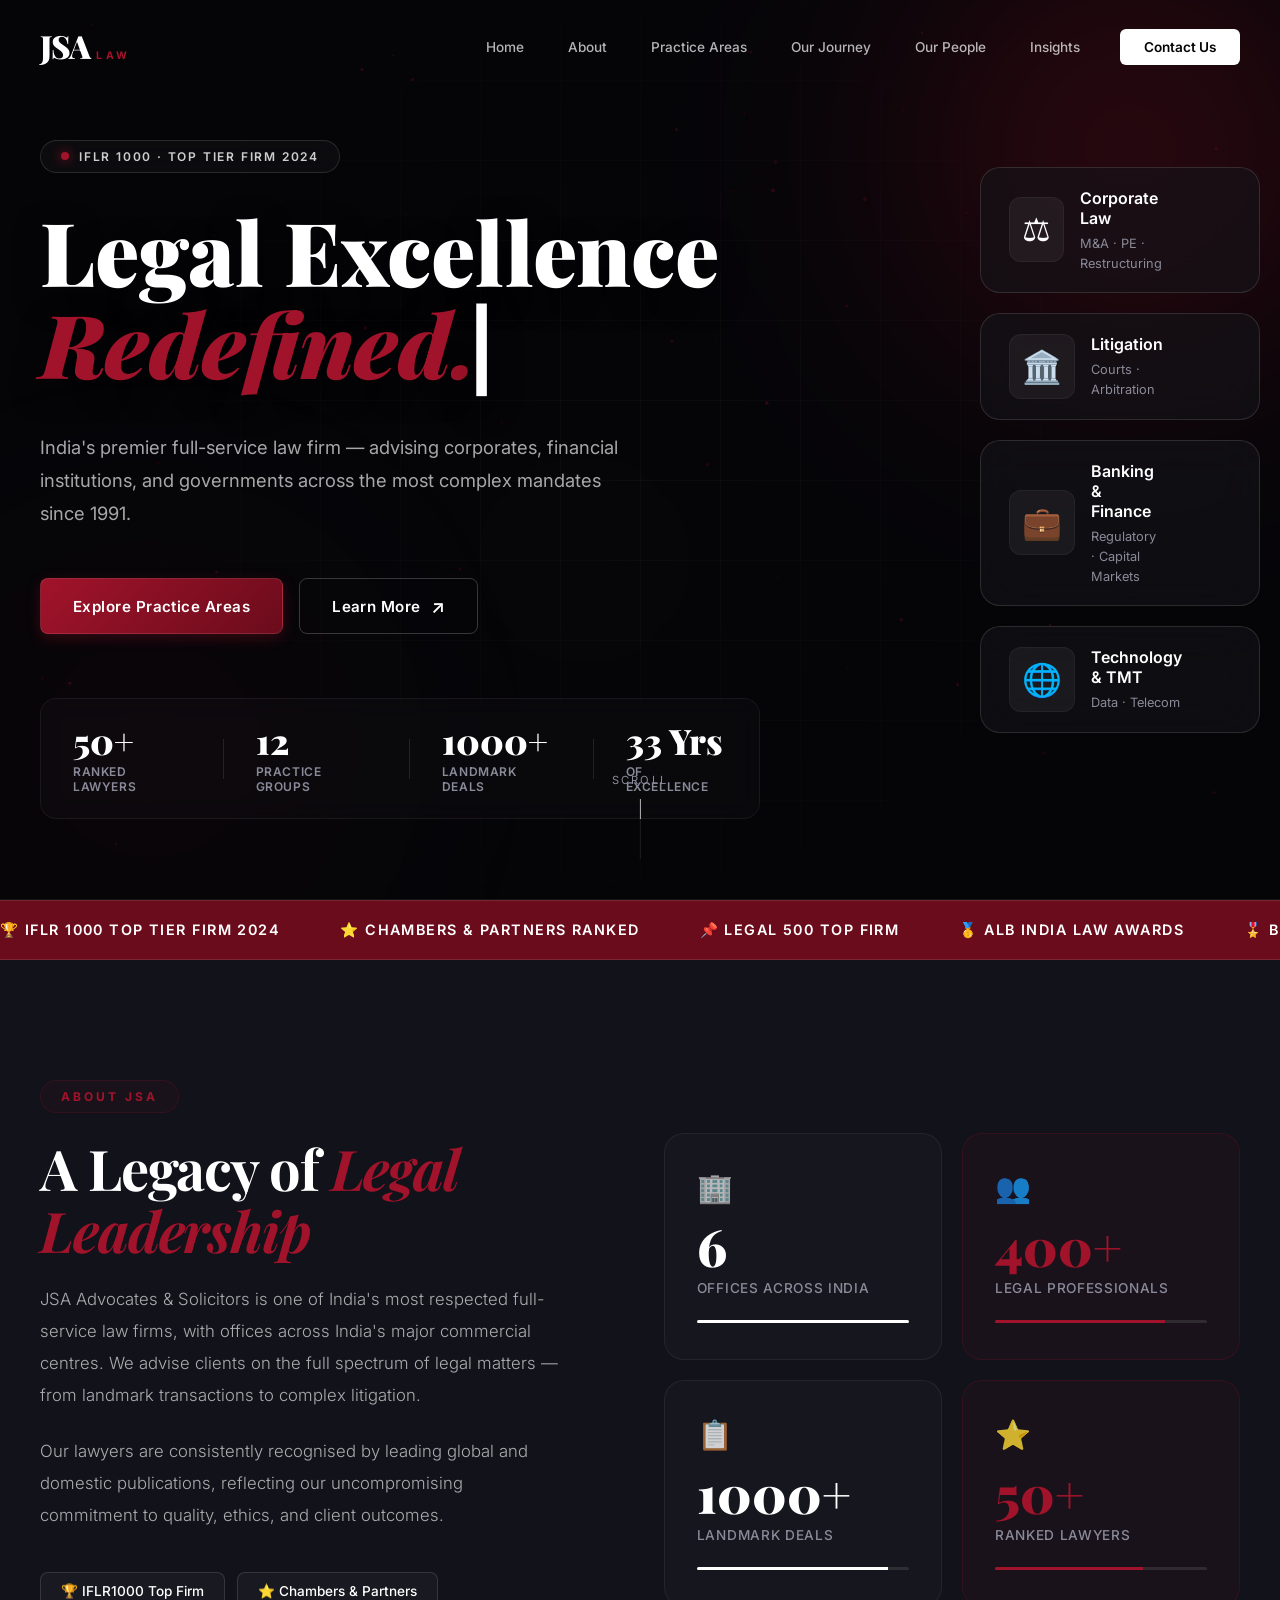
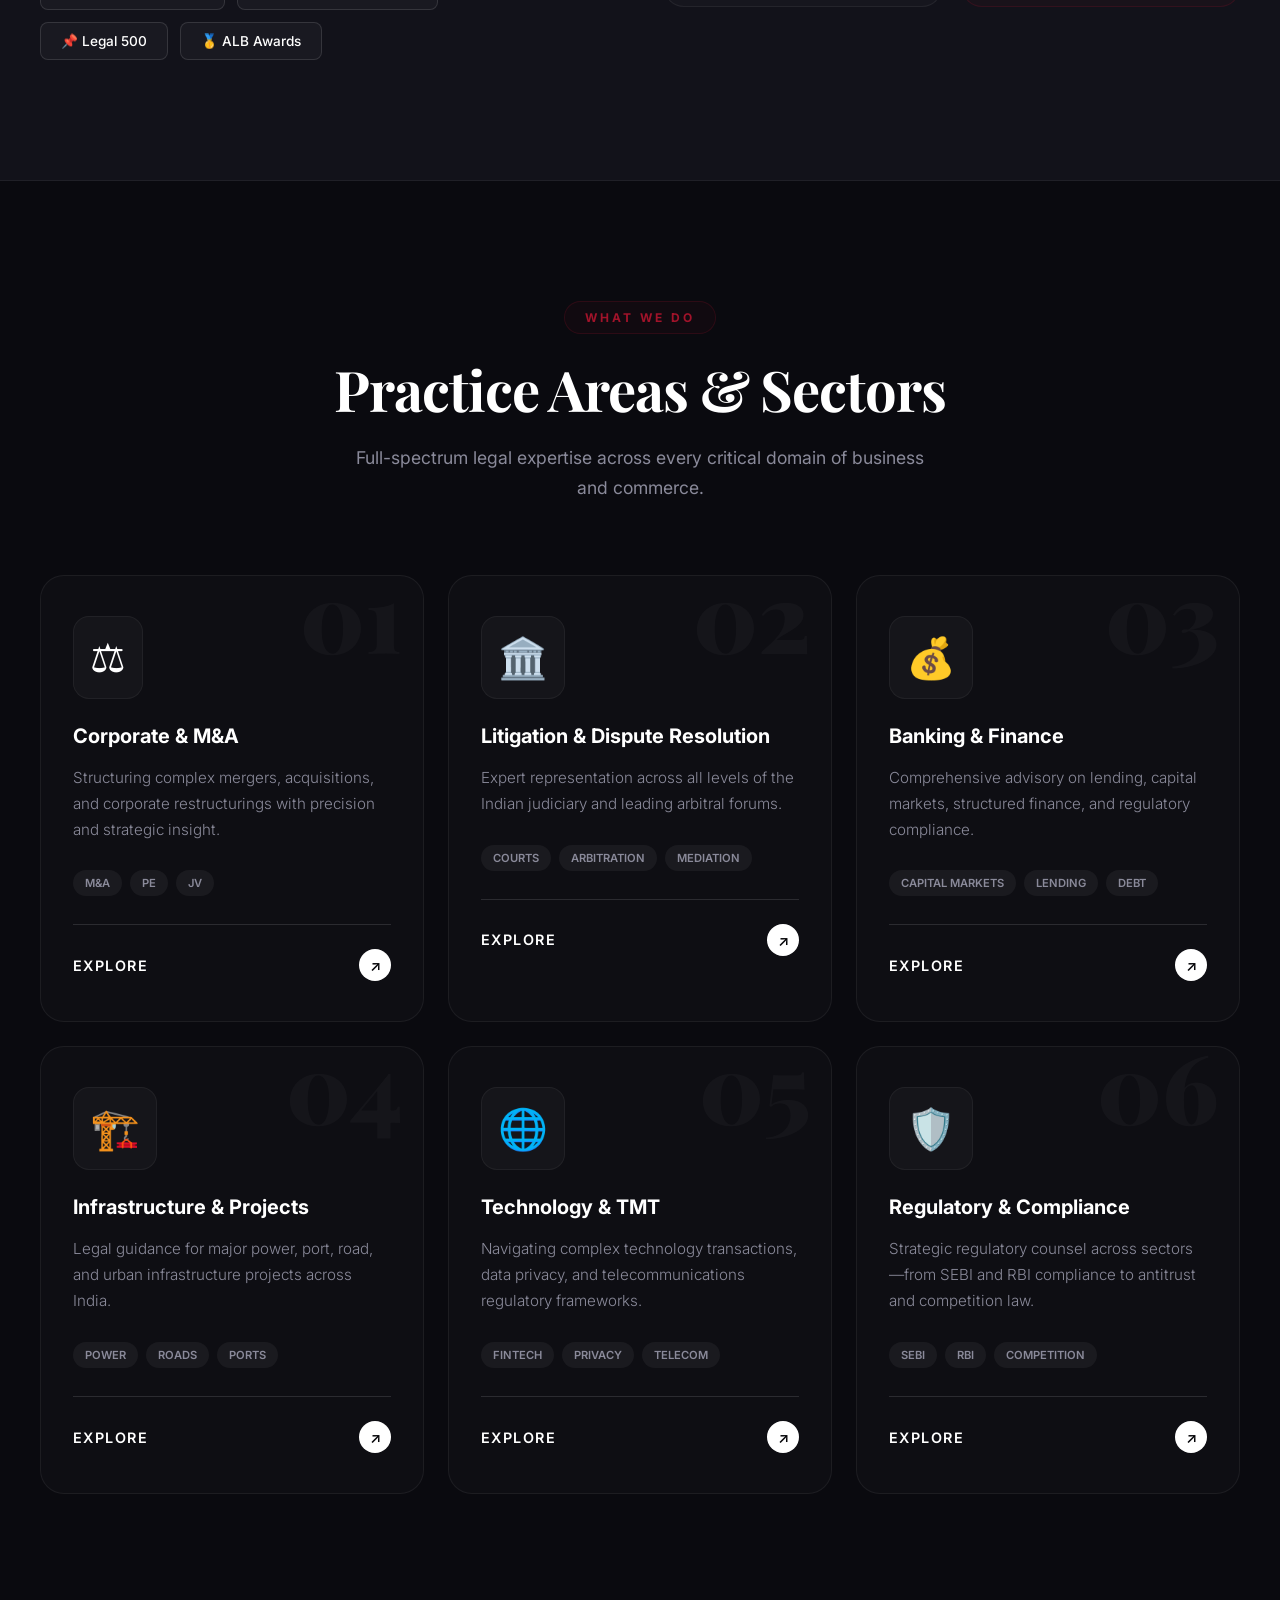
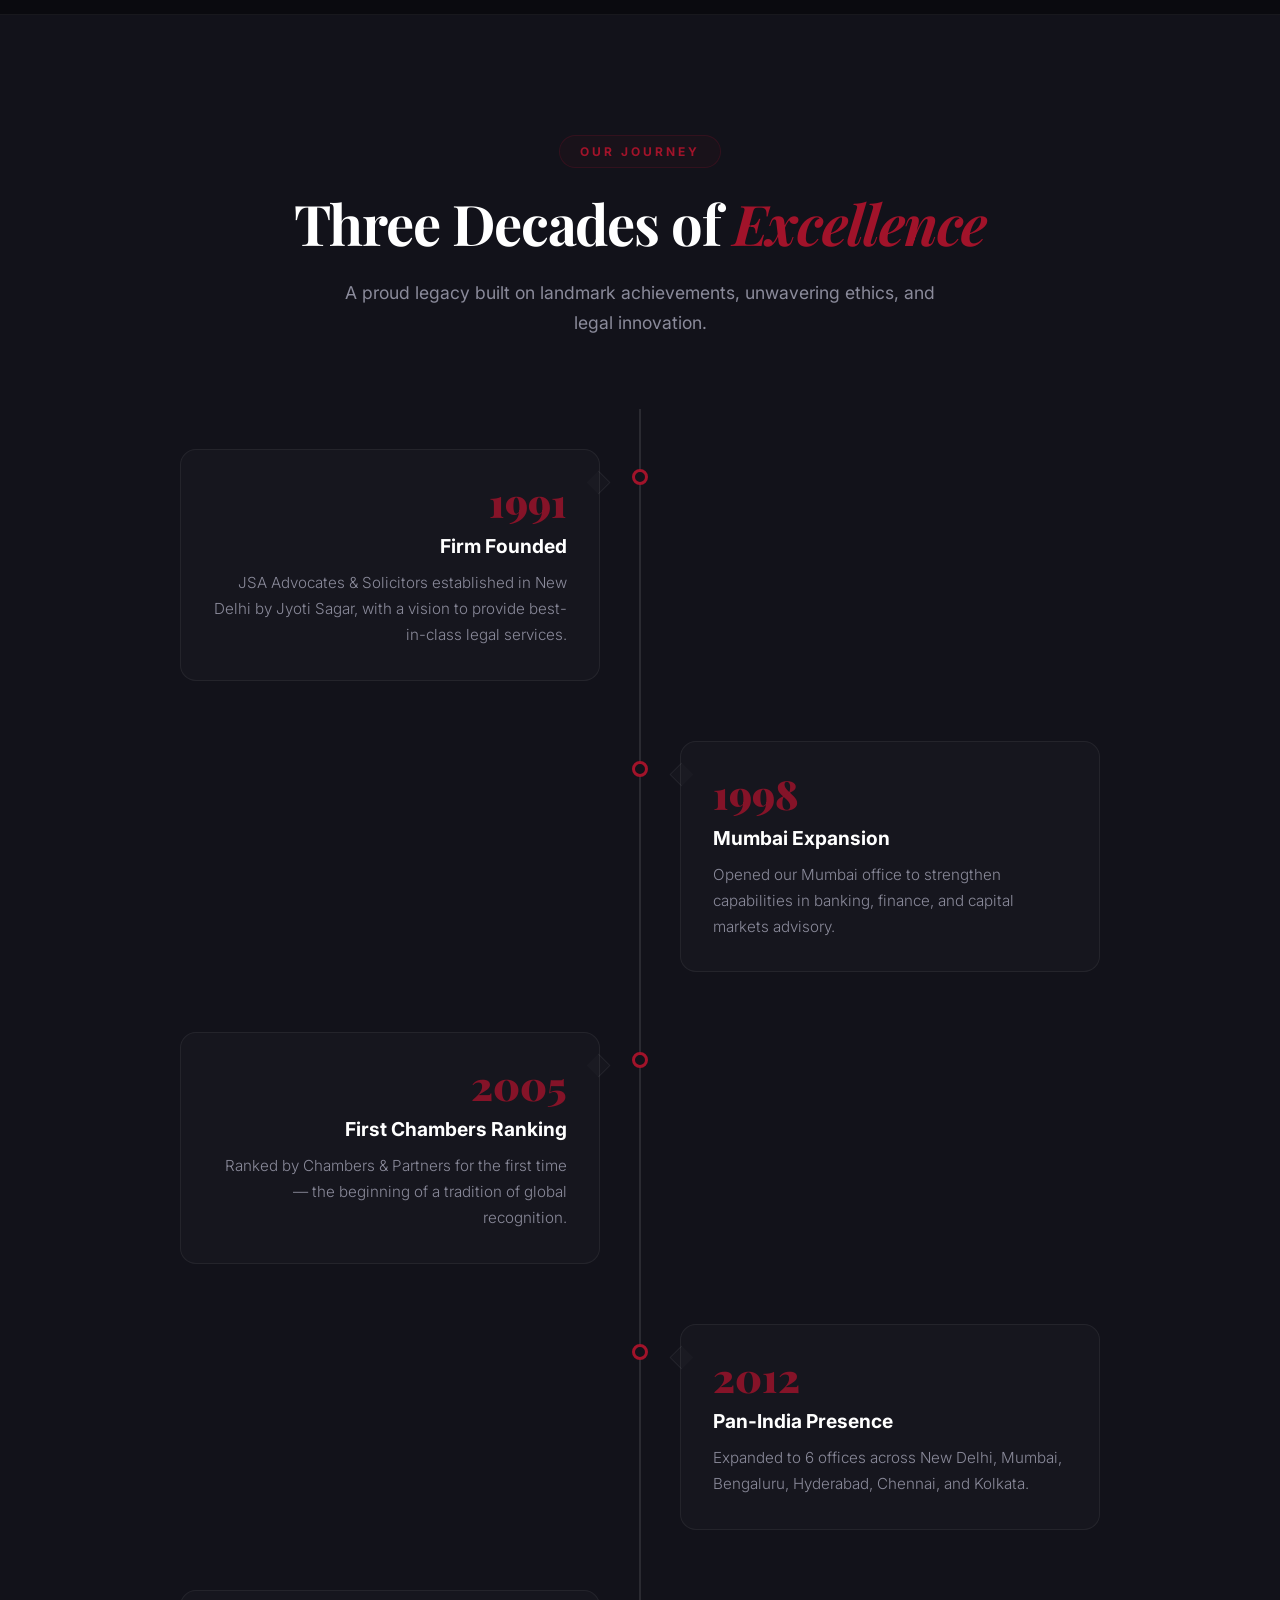
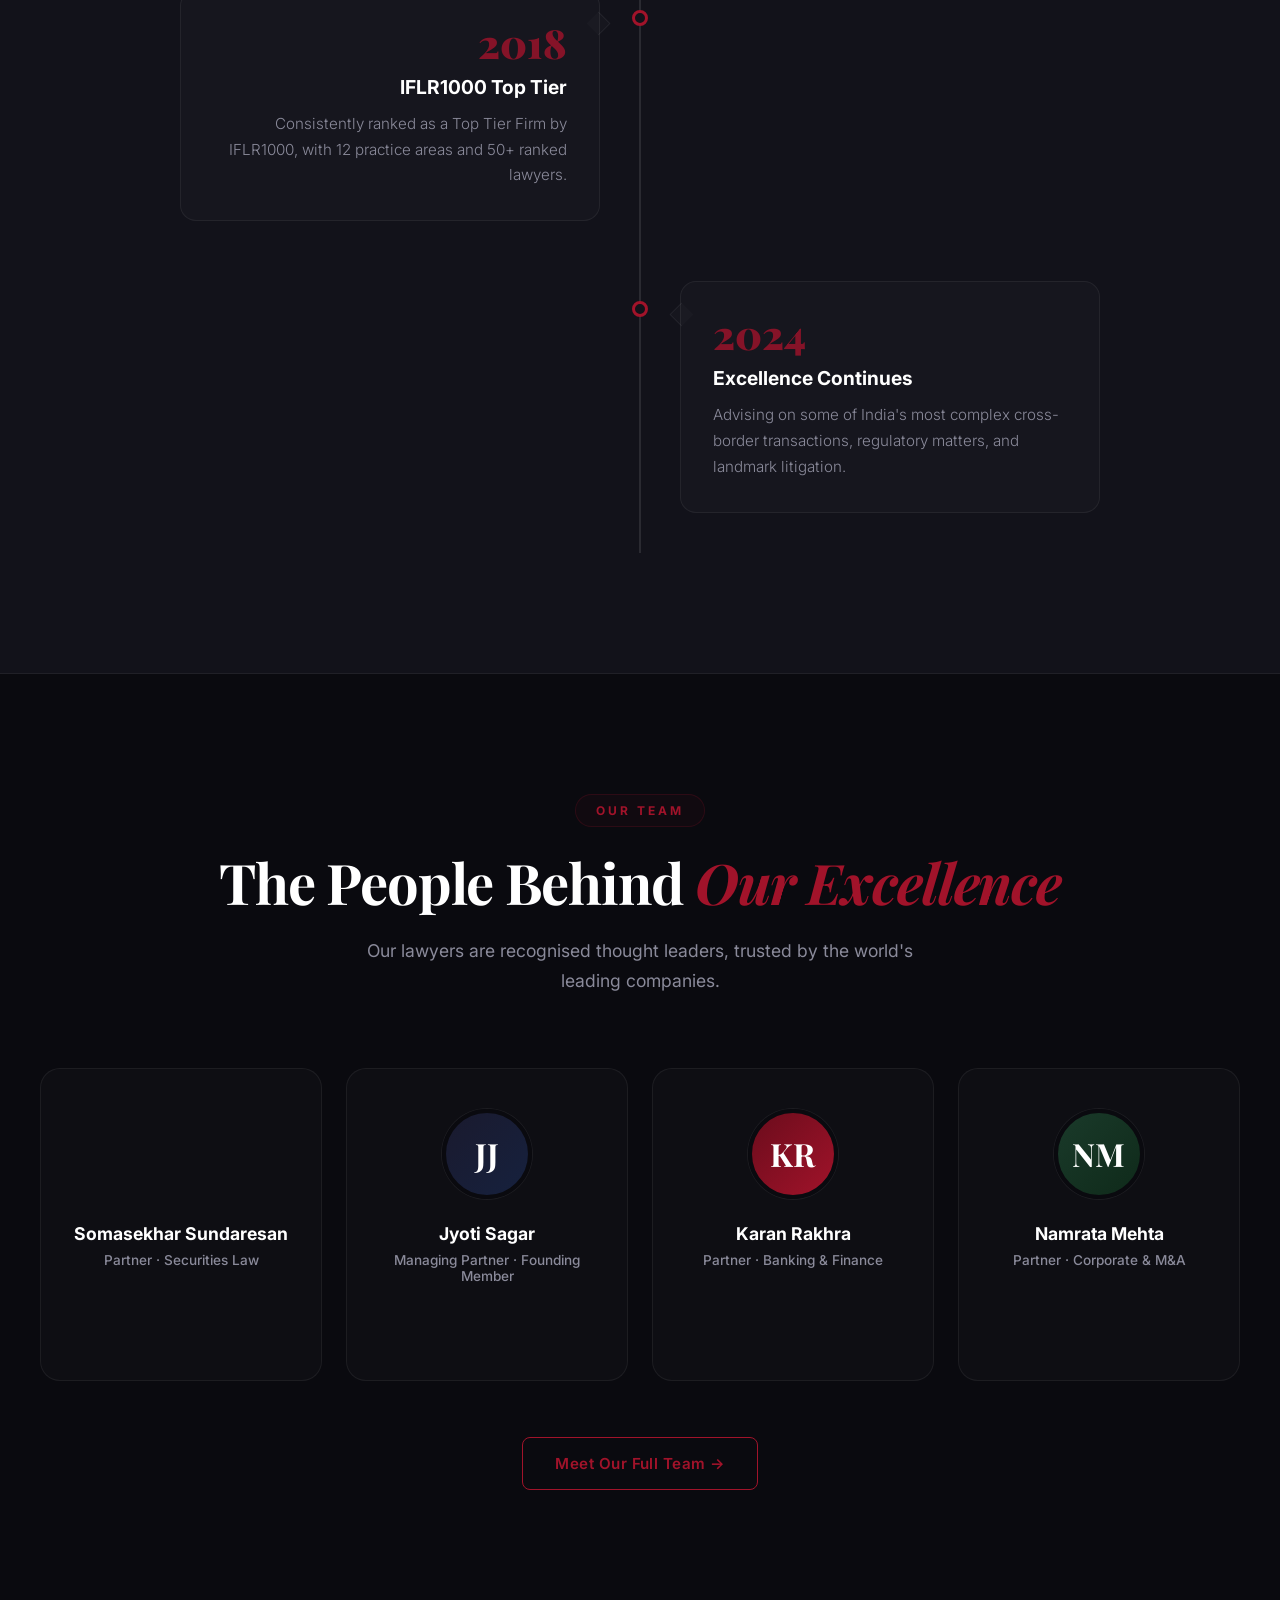
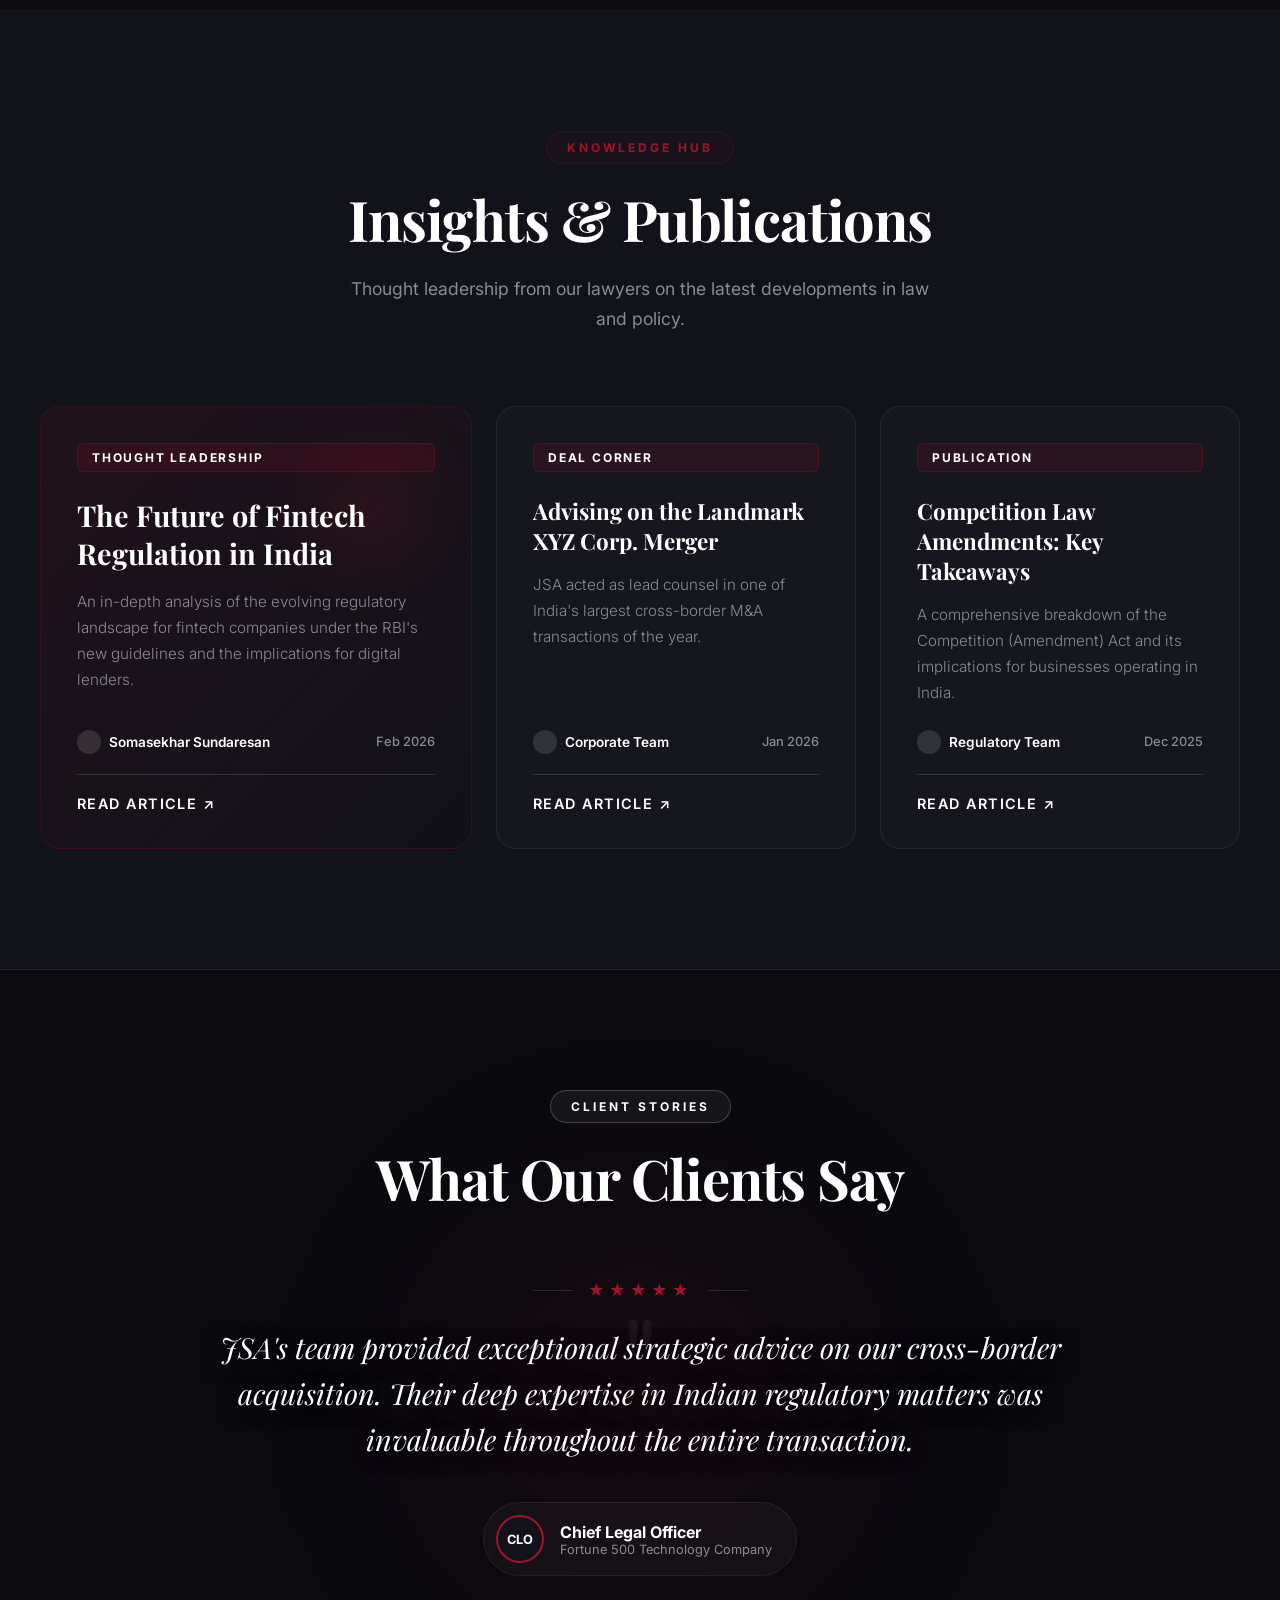
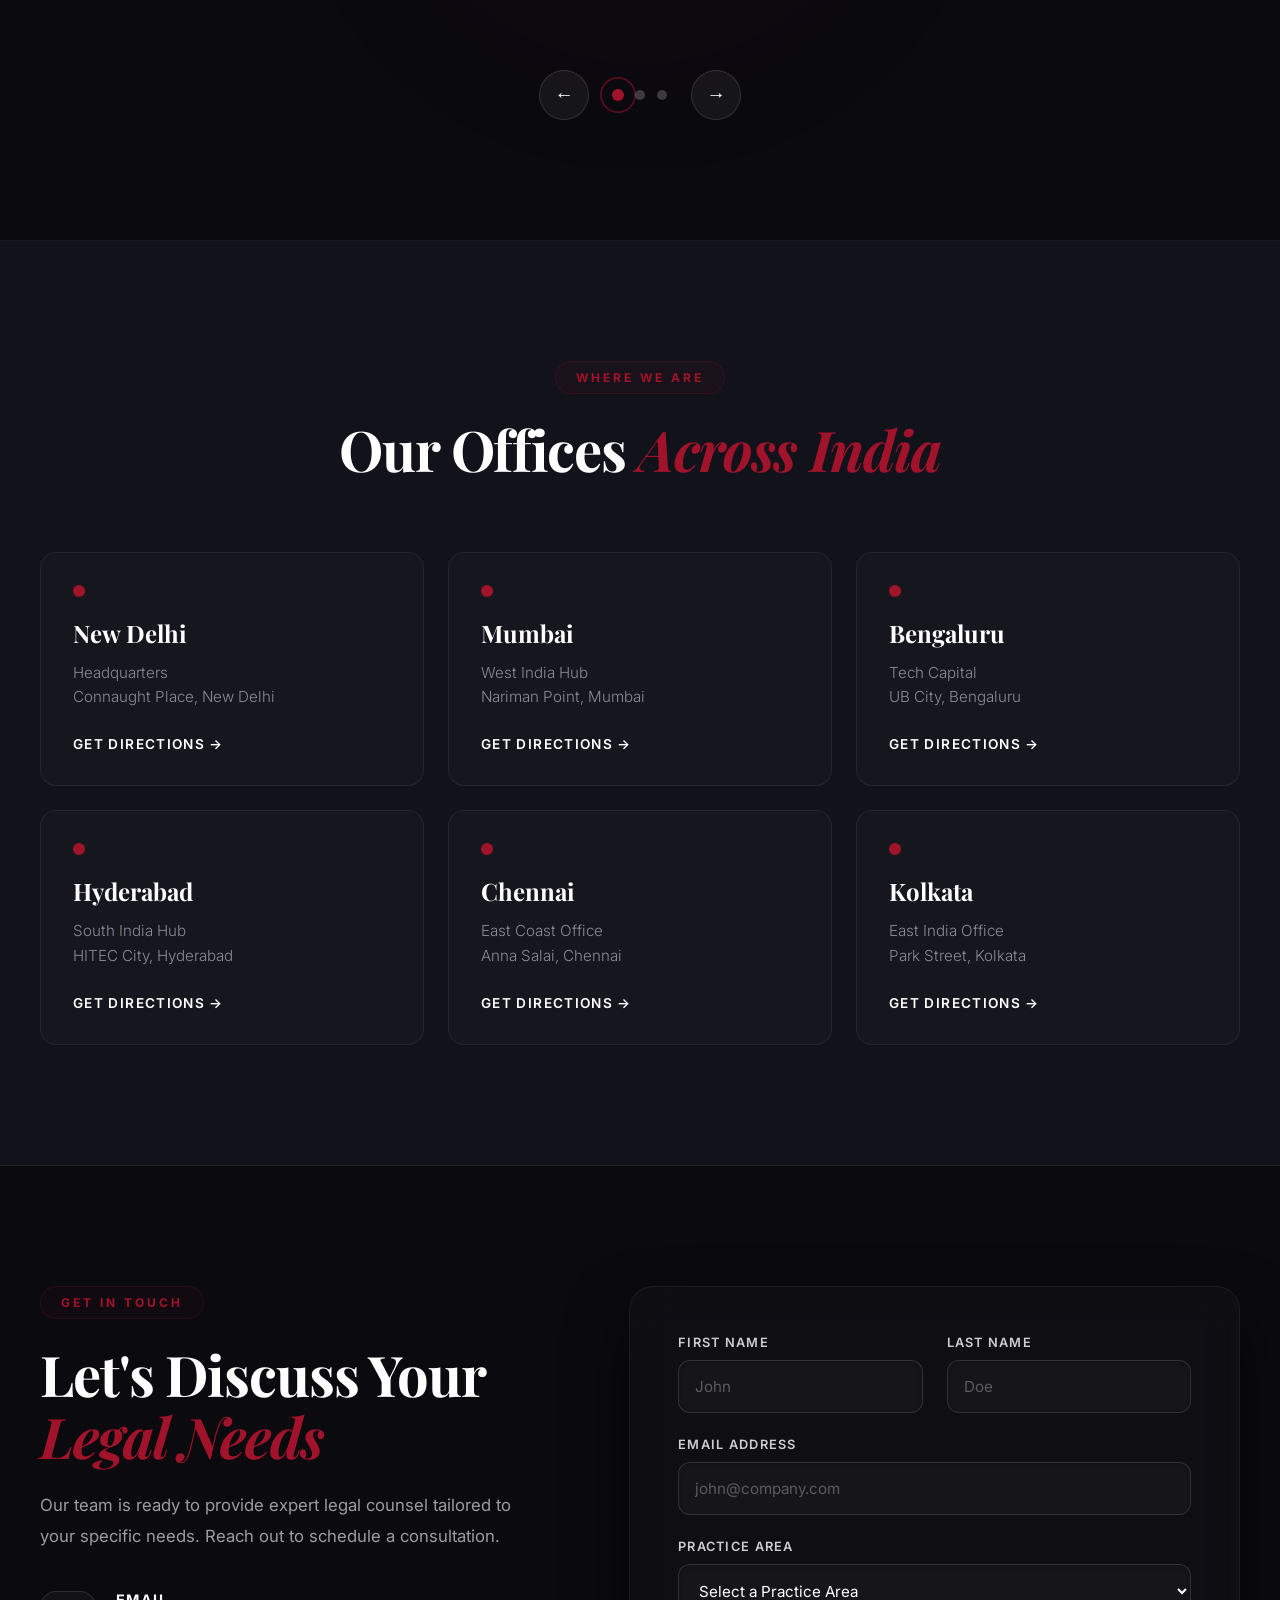
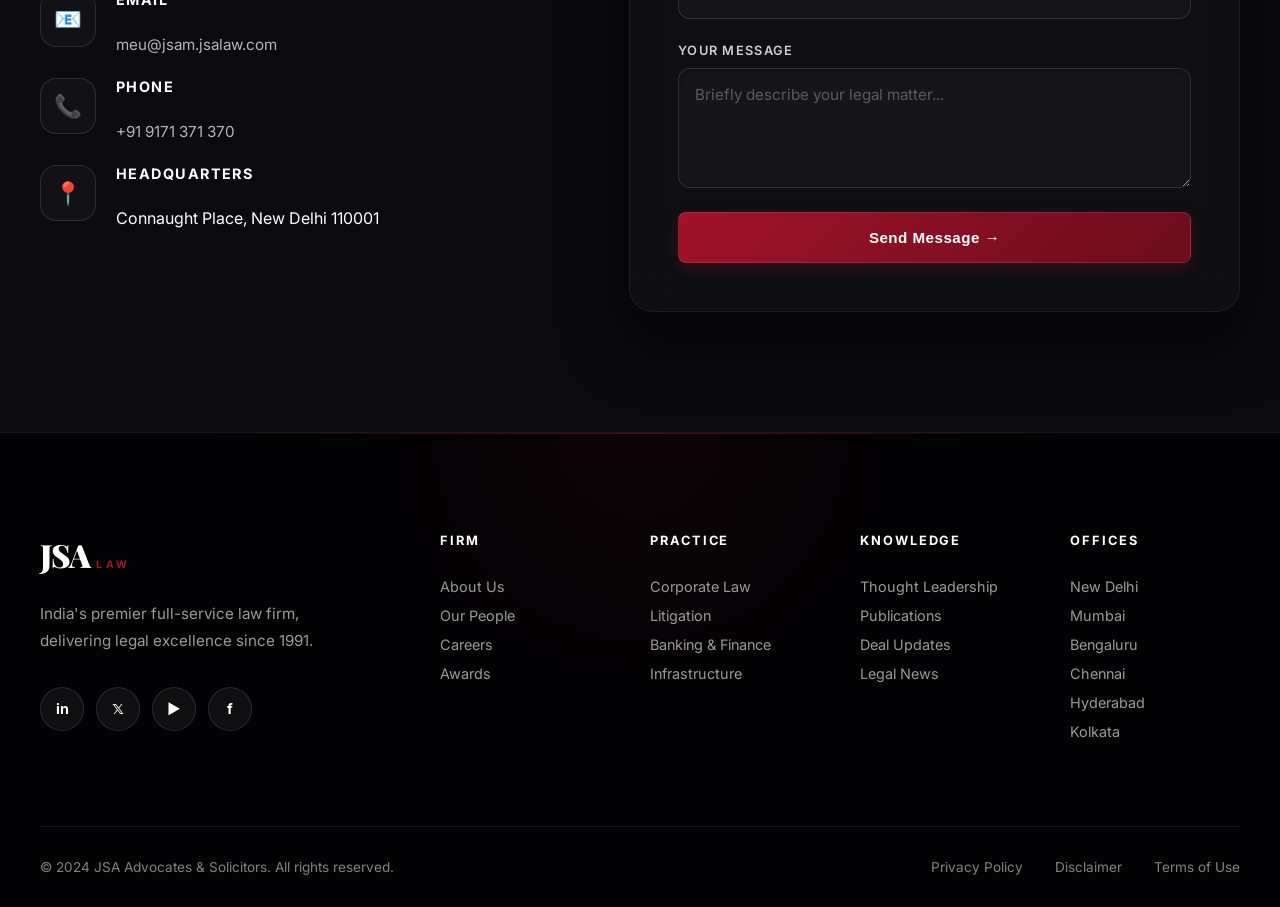
==== commit 4c82972d: "Fix cursor and reposition marquee" ====
--- a/index.html
+++ b/index.html
@@ -28,9 +28,7 @@
     </div>
   </div>
 
-  <!-- ===== CURSOR ===== -->
-  <div class="cursor" id="cursor"></div>
-  <div class="cursor-trail" id="cursorTrail"></div>
+
 
   <!-- ===== SCROLL PROGRESS ===== -->
   <div class="scroll-progress" id="scrollProgress"></div>
@@ -56,6 +54,94 @@
       </button>
     </div>
   </nav>
+
+  <!-- ===== HERO ===== -->
+  <section class="hero" id="home">
+    <canvas class="particle-canvas" id="particleCanvas"></canvas>
+    <div class="hero-bg">
+      <div class="hero-orb orb-1"></div>
+      <div class="hero-orb orb-2"></div>
+      <div class="hero-orb orb-3"></div>
+      <div class="hero-grid"></div>
+    </div>
+    <div class="hero-content" data-parallax="0.3">
+      <div class="hero-badge">
+        <span class="badge-dot"></span>
+        IFLR 1000 · Top Tier Firm 2024
+      </div>
+      <h1 class="hero-title">
+        <span class="title-line">Legal Excellence</span>
+        <span class="title-line accent" id="typingText"></span>
+      </h1>
+      <p class="hero-subtitle">
+        India's premier full-service law firm — advising corporates, financial institutions,
+        and governments across the most complex mandates since 1991.
+      </p>
+      <div class="hero-actions">
+        <a href="#practice" class="btn btn-primary magnetic">Explore Practice Areas</a>
+        <a href="#about" class="btn btn-ghost magnetic">Learn More <span class="btn-arrow">↗</span></a>
+      </div>
+      <div class="hero-stats">
+        <div class="stat">
+          <span class="stat-num count-up" data-target="50" data-suffix="+">50+</span>
+          <span class="stat-label">Ranked Lawyers</span>
+        </div>
+        <div class="stat-divider"></div>
+        <div class="stat">
+          <span class="stat-num count-up" data-target="12" data-suffix="">12</span>
+          <span class="stat-label">Practice Groups</span>
+        </div>
+        <div class="stat-divider"></div>
+        <div class="stat">
+          <span class="stat-num count-up" data-target="1000" data-suffix="+">1000+</span>
+          <span class="stat-label">Landmark Deals</span>
+        </div>
+        <div class="stat-divider"></div>
+        <div class="stat">
+          <span class="stat-num count-up" data-target="33" data-suffix=" Yrs">33 Yrs</span>
+          <span class="stat-label">Of Excellence</span>
+        </div>
+      </div>
+    </div>
+    <div class="hero-visual">
+      <div class="hero-card tilt-card floating">
+        <div class="hc-icon">⚖️</div>
+        <div class="hc-text">
+          <strong>Corporate Law</strong>
+          <span>M&amp;A · PE · Restructuring</span>
+        </div>
+        <div class="hc-glow"></div>
+      </div>
+      <div class="hero-card tilt-card floating delay-1">
+        <div class="hc-icon">🏛️</div>
+        <div class="hc-text">
+          <strong>Litigation</strong>
+          <span>Courts · Arbitration</span>
+        </div>
+        <div class="hc-glow"></div>
+      </div>
+      <div class="hero-card tilt-card floating delay-2">
+        <div class="hc-icon">💼</div>
+        <div class="hc-text">
+          <strong>Banking &amp; Finance</strong>
+          <span>Regulatory · Capital Markets</span>
+        </div>
+        <div class="hc-glow"></div>
+      </div>
+      <div class="hero-card tilt-card floating delay-3">
+        <div class="hc-icon">🌐</div>
+        <div class="hc-text">
+          <strong>Technology &amp; TMT</strong>
+          <span>Data · Telecom</span>
+        </div>
+        <div class="hc-glow"></div>
+      </div>
+    </div>
+    <div class="scroll-indicator">
+      <span>Scroll</span>
+      <div class="scroll-line"></div>
+    </div>
+  </section>
 
   <!-- ===== AWARDS MARQUEE ===== -->
   <div class="marquee-wrapper">
@@ -82,94 +168,6 @@
     </div>
   </div>
 
-  <!-- ===== HERO ===== -->
-  <section class="hero" id="home">
-    <canvas class="particle-canvas" id="particleCanvas"></canvas>
-    <div class="hero-bg">
-      <div class="hero-orb orb-1"></div>
-      <div class="hero-orb orb-2"></div>
-      <div class="hero-orb orb-3"></div>
-      <div class="hero-grid"></div>
-    </div>
-    <div class="hero-content" data-parallax="0.3">
-      <div class="hero-badge">
-        <span class="badge-dot"></span>
-        IFLR 1000 · Top Tier Firm 2024
-      </div>
-      <h1 class="hero-title">
-        <span class="title-line">Legal Excellence</span>
-        <span class="title-line accent" id="typingText"></span>
-      </h1>
-      <p class="hero-subtitle">
-        India's premier full-service law firm — advising corporates, financial institutions,
-        and governments across the most complex mandates since 1991.
-      </p>
-      <div class="hero-actions">
-        <a href="#practice" class="btn btn-primary magnetic">Explore Practice Areas</a>
-        <a href="#about" class="btn btn-ghost magnetic">Learn More <span class="btn-arrow">↗</span></a>
-      </div>
-      <div class="hero-stats">
-        <div class="stat">
-          <span class="stat-num count-up" data-target="50" data-suffix="+">50+</span>
-          <span class="stat-label">Ranked Lawyers</span>
-        </div>
-        <div class="stat-divider"></div>
-        <div class="stat">
-          <span class="stat-num count-up" data-target="12" data-suffix="">12</span>
-          <span class="stat-label">Practice Groups</span>
-        </div>
-        <div class="stat-divider"></div>
-        <div class="stat">
-          <span class="stat-num count-up" data-target="1000" data-suffix="+">1000+</span>
-          <span class="stat-label">Landmark Deals</span>
-        </div>
-        <div class="stat-divider"></div>
-        <div class="stat">
-          <span class="stat-num count-up" data-target="33" data-suffix=" Yrs">33 Yrs</span>
-          <span class="stat-label">Of Excellence</span>
-        </div>
-      </div>
-    </div>
-    <div class="hero-visual">
-      <div class="hero-card tilt-card floating">
-        <div class="hc-icon">⚖️</div>
-        <div class="hc-text">
-          <strong>Corporate Law</strong>
-          <span>M&amp;A · PE · Restructuring</span>
-        </div>
-        <div class="hc-glow"></div>
-      </div>
-      <div class="hero-card tilt-card floating delay-1">
-        <div class="hc-icon">🏛️</div>
-        <div class="hc-text">
-          <strong>Litigation</strong>
-          <span>Courts · Arbitration</span>
-        </div>
-        <div class="hc-glow"></div>
-      </div>
-      <div class="hero-card tilt-card floating delay-2">
-        <div class="hc-icon">💼</div>
-        <div class="hc-text">
-          <strong>Banking &amp; Finance</strong>
-          <span>Regulatory · Capital Markets</span>
-        </div>
-        <div class="hc-glow"></div>
-      </div>
-      <div class="hero-card tilt-card floating delay-3">
-        <div class="hc-icon">🌐</div>
-        <div class="hc-text">
-          <strong>Technology &amp; TMT</strong>
-          <span>Data · Telecom</span>
-        </div>
-        <div class="hc-glow"></div>
-      </div>
-    </div>
-    <div class="scroll-indicator">
-      <span>Scroll</span>
-      <div class="scroll-line"></div>
-    </div>
-  </section>
-
   <!-- ===== ABOUT ===== -->
   <section class="about" id="about">
     <div class="container">
--- a/style.css
+++ b/style.css
@@ -2,13 +2,10 @@
    MODERN JSA LAW — style.css
    ============================== */
 
-*,
-*::before,
-*::after {
+* {
   box-sizing: border-box;
   margin: 0;
   padding: 0;
-  cursor: none;
 }
 
 :root {
@@ -131,6 +128,7 @@
 
 /* ==== CUSTOM CURSOR ==== */
 .cursor {
+  display: none;
   width: 8px;
   height: 8px;
   background: var(--white);
@@ -144,6 +142,7 @@
 }
 
 .cursor-trail {
+  display: none;
   width: 40px;
   height: 40px;
   border: 1px solid rgba(255, 255, 255, 0.4);
